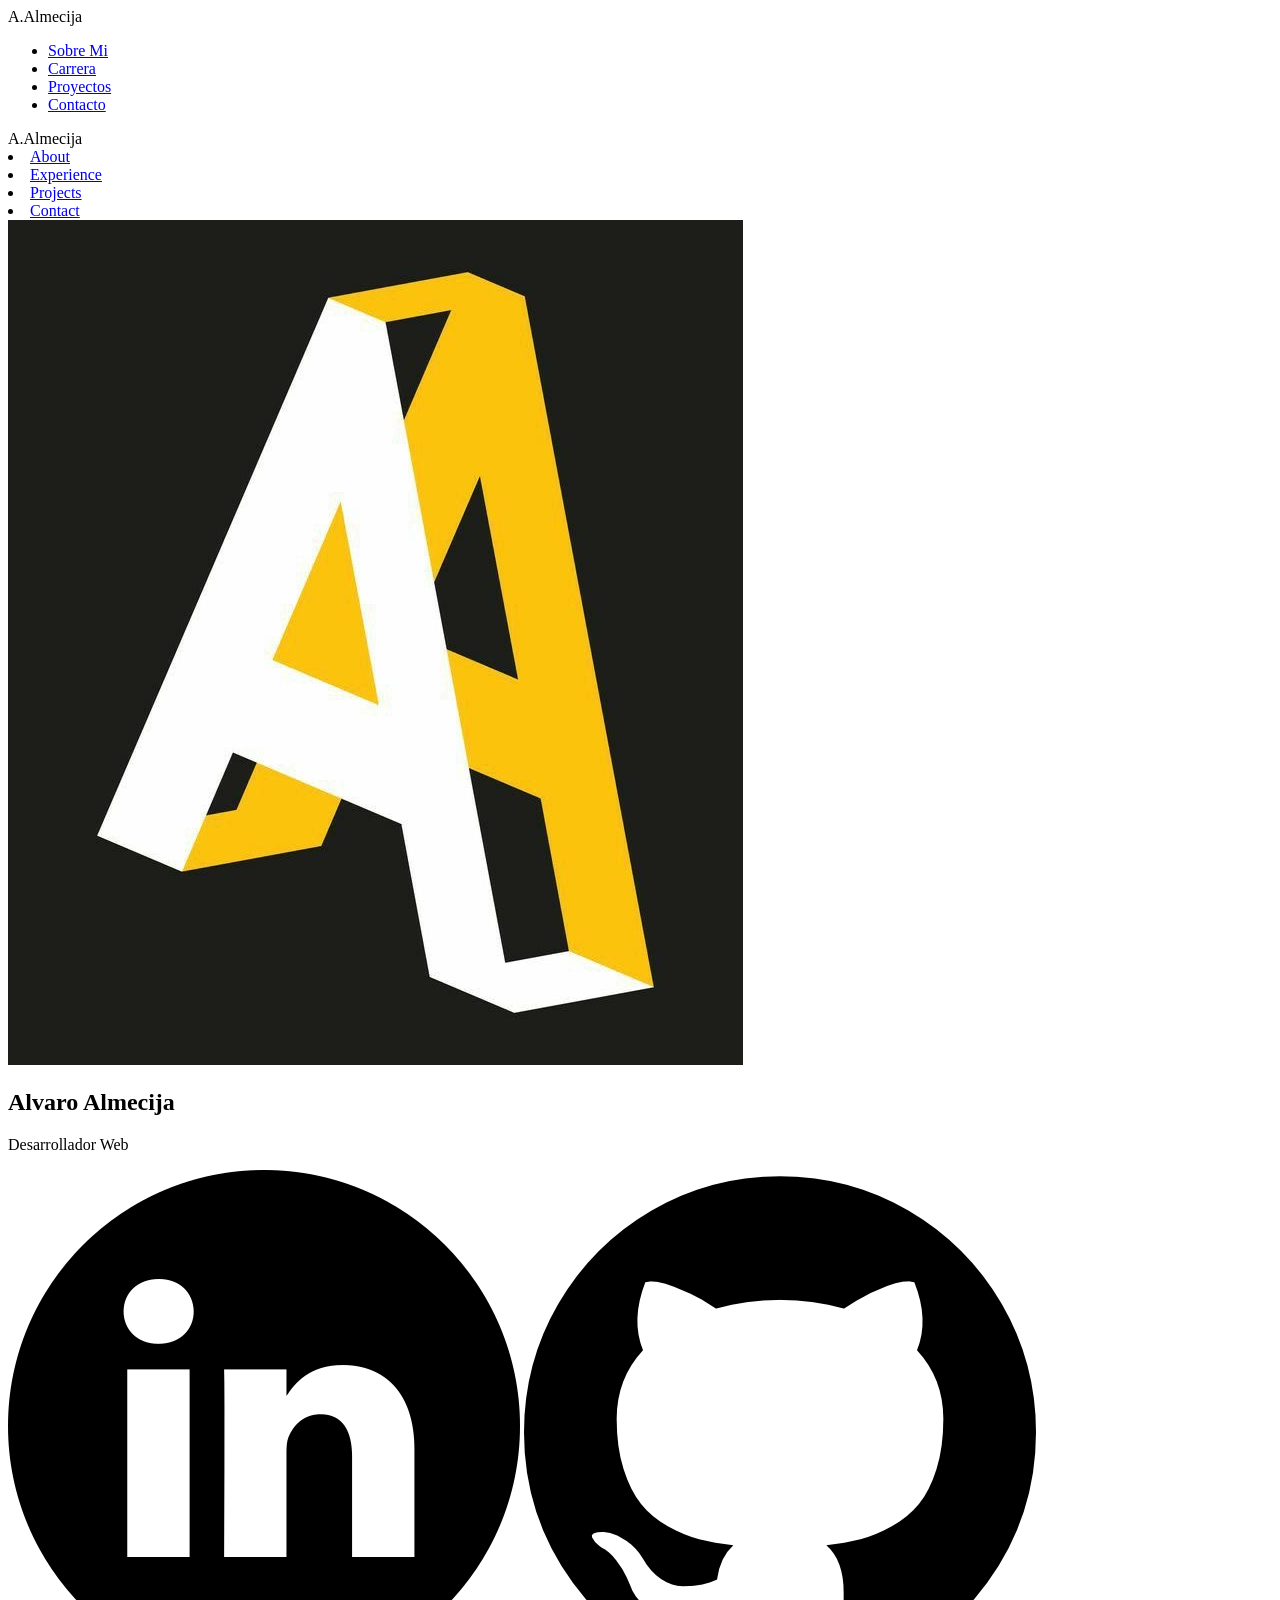
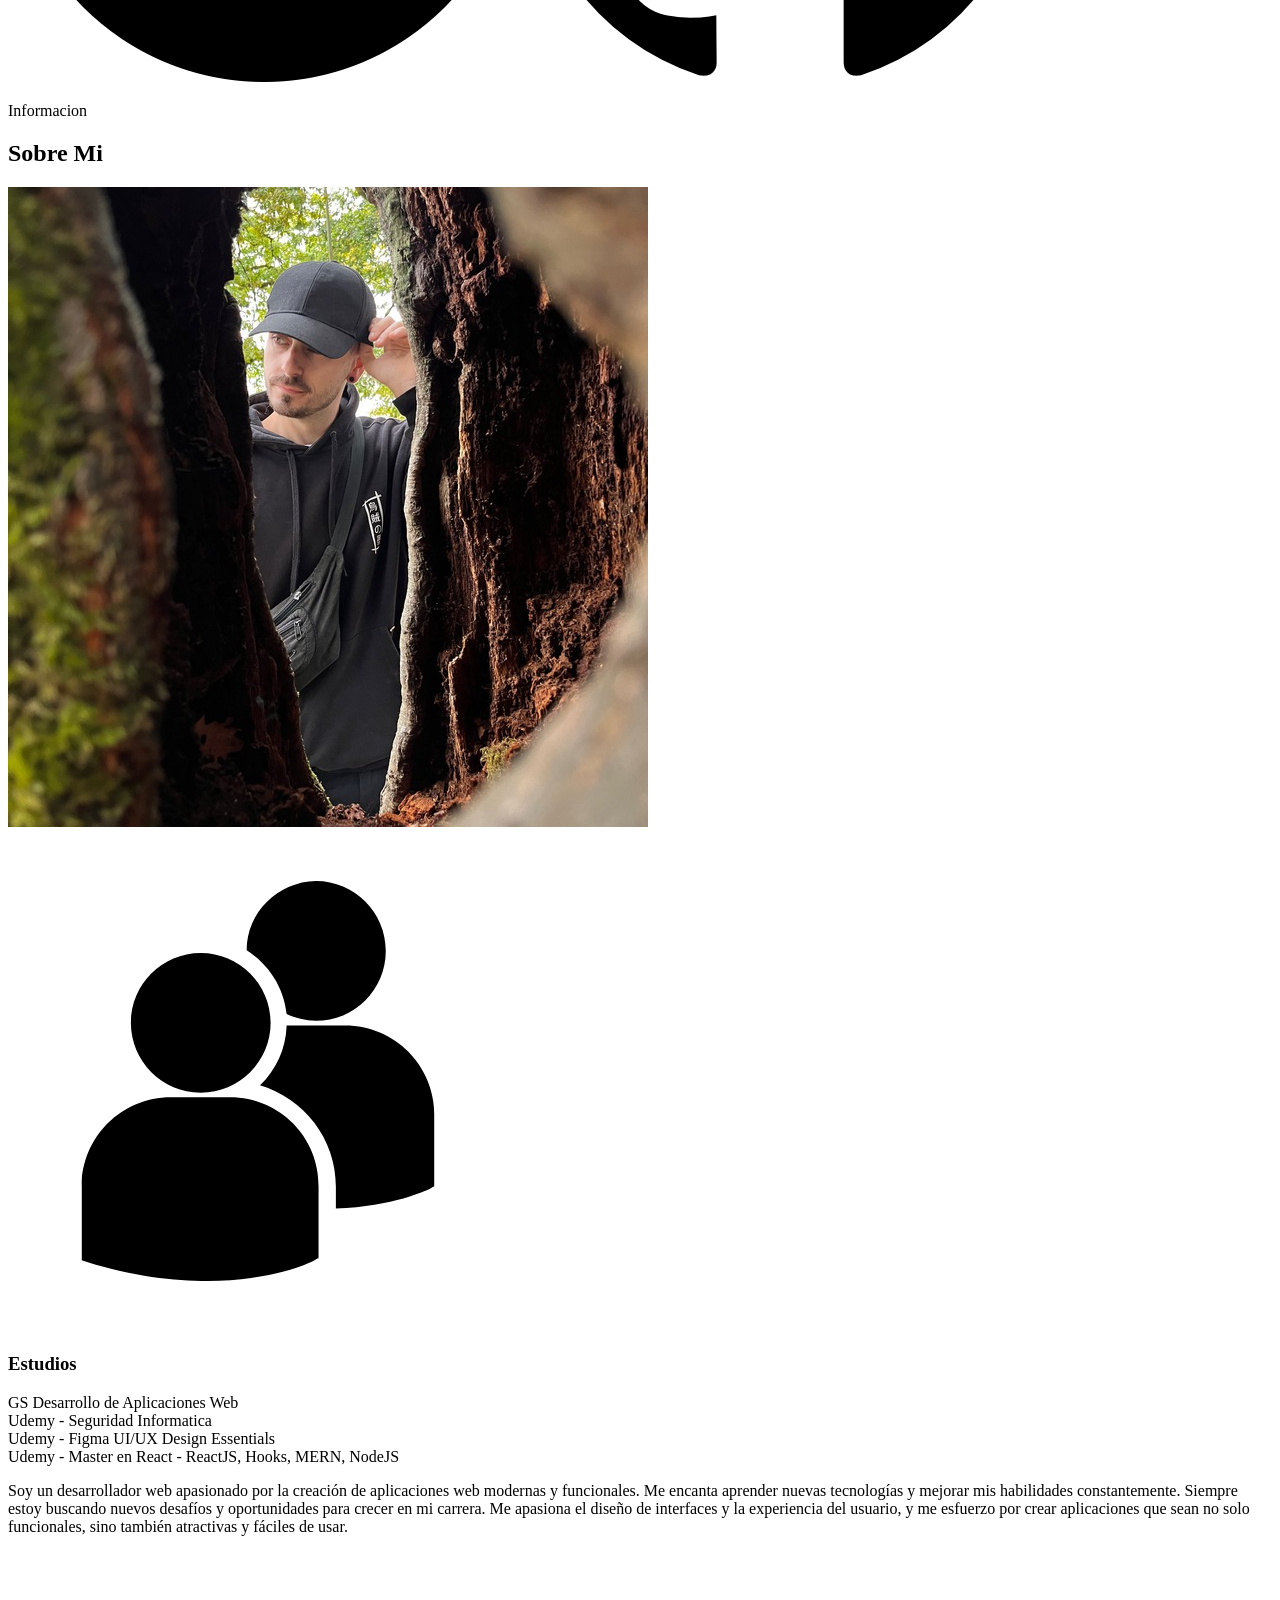
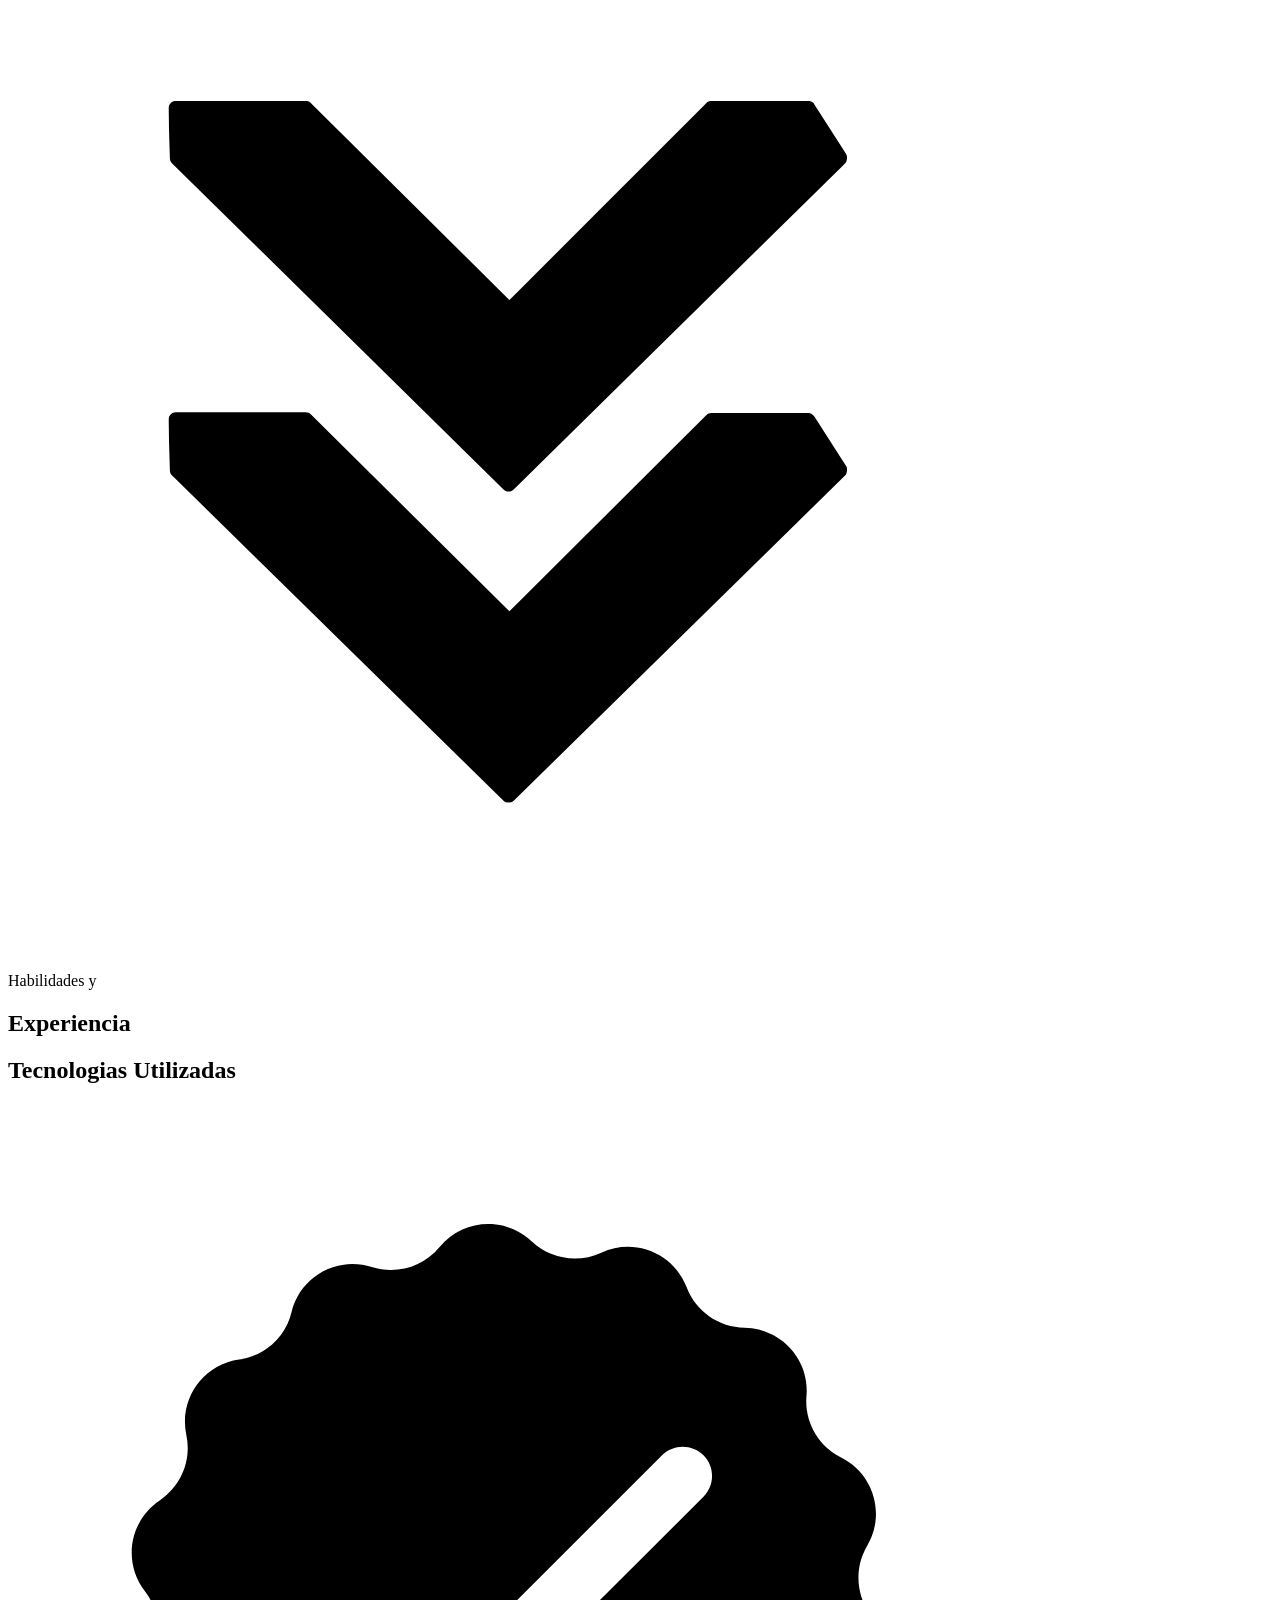
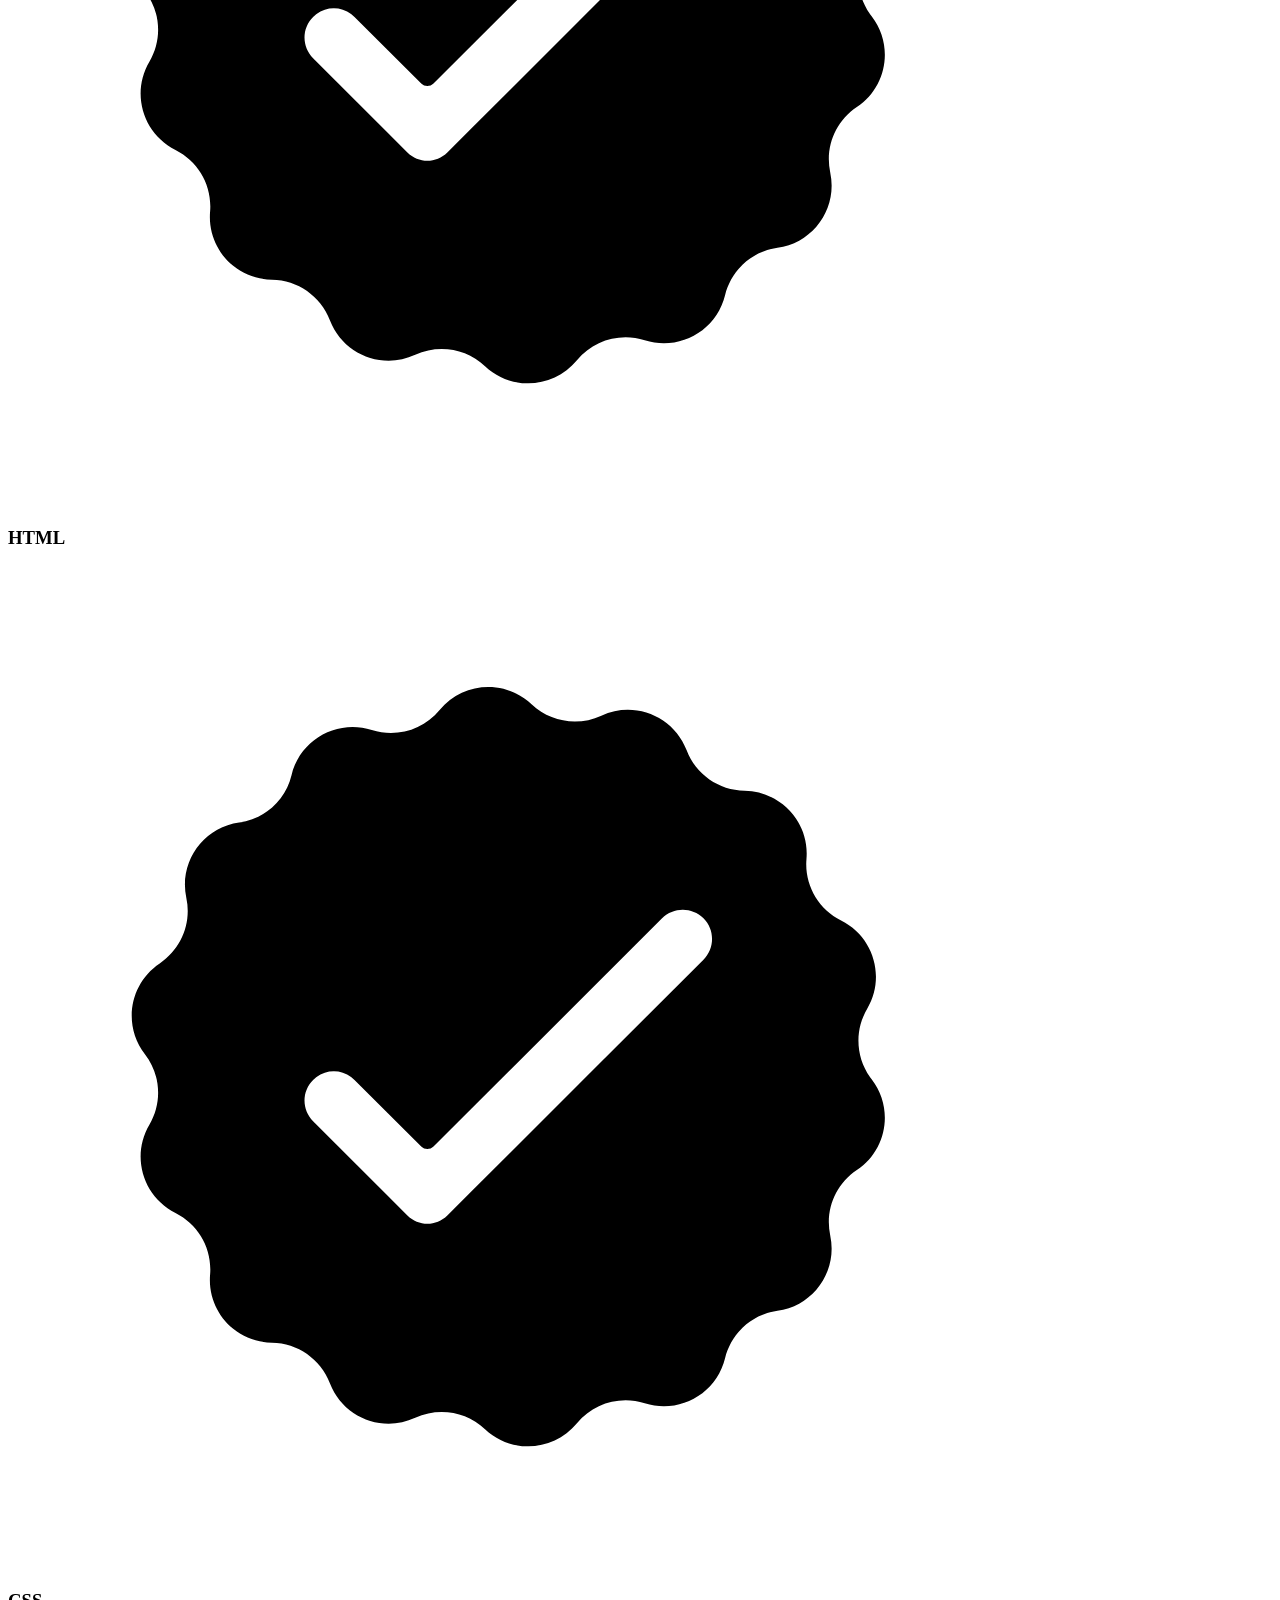
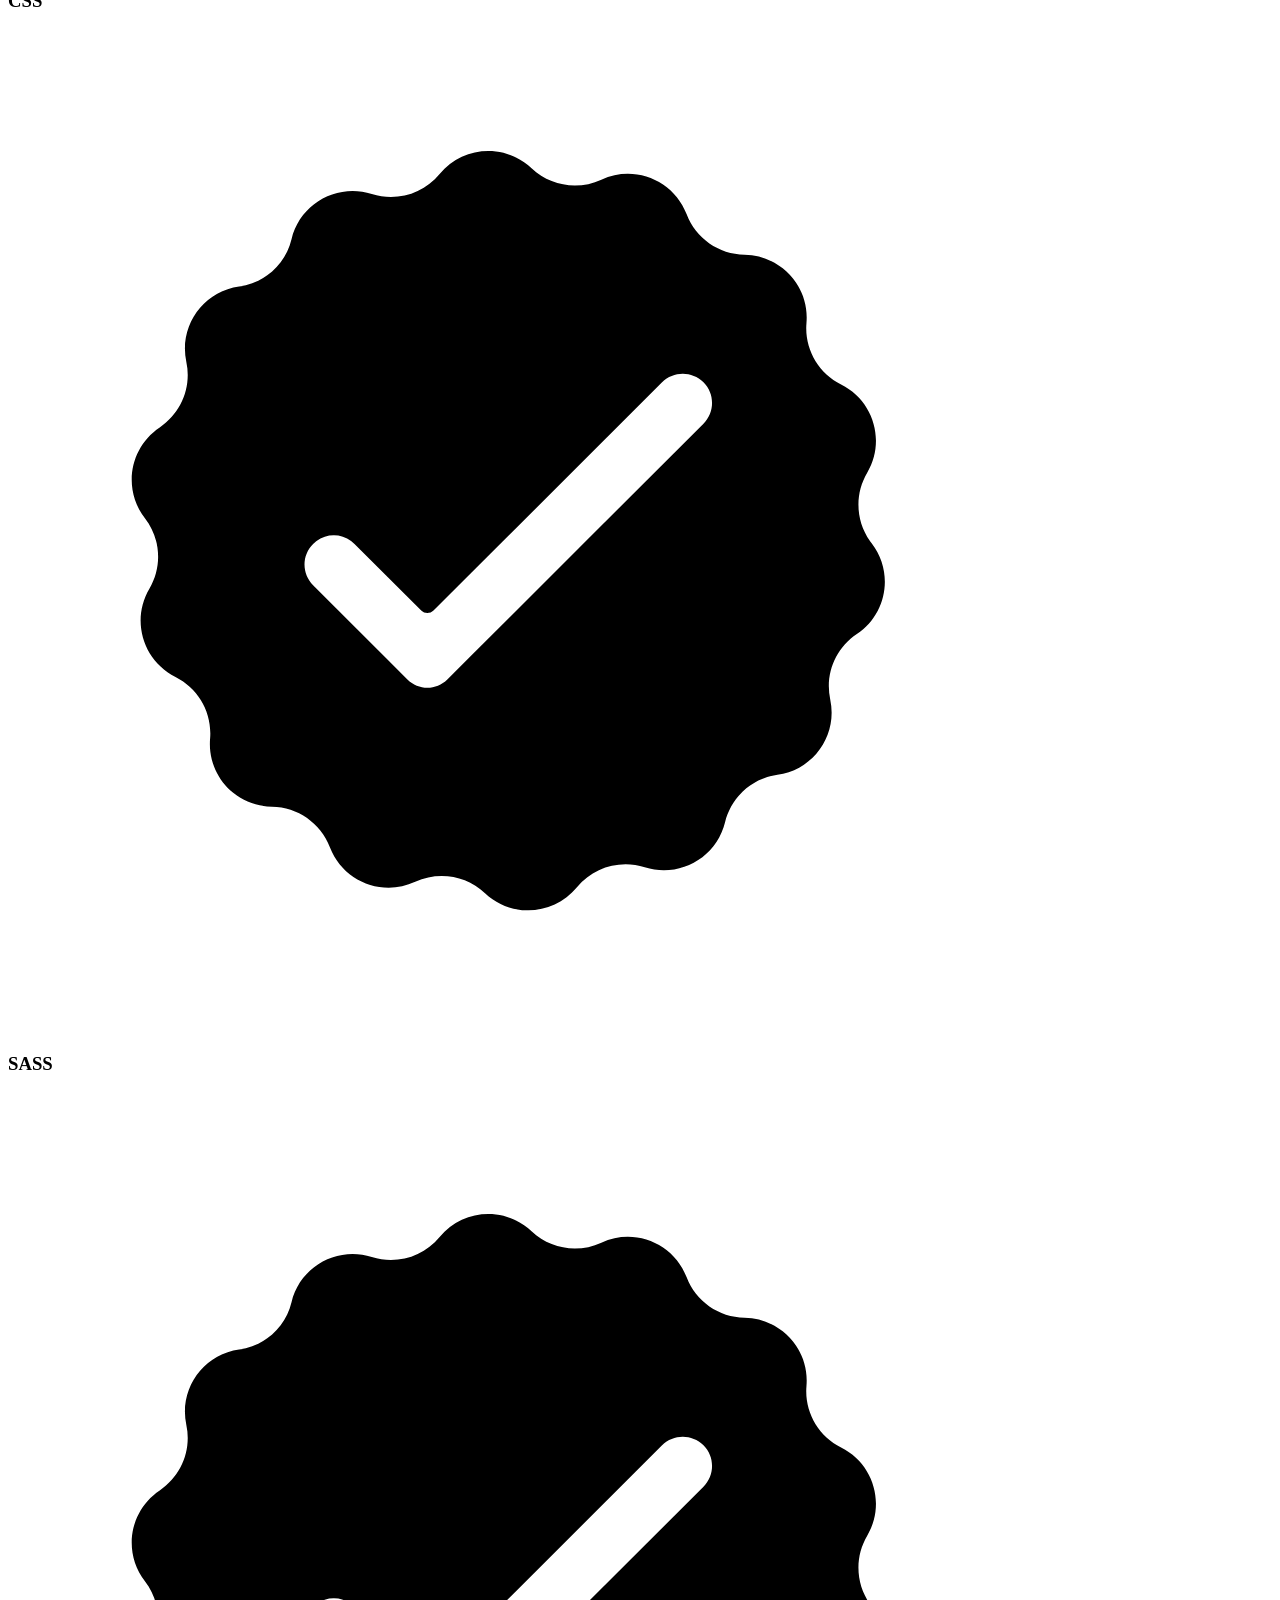
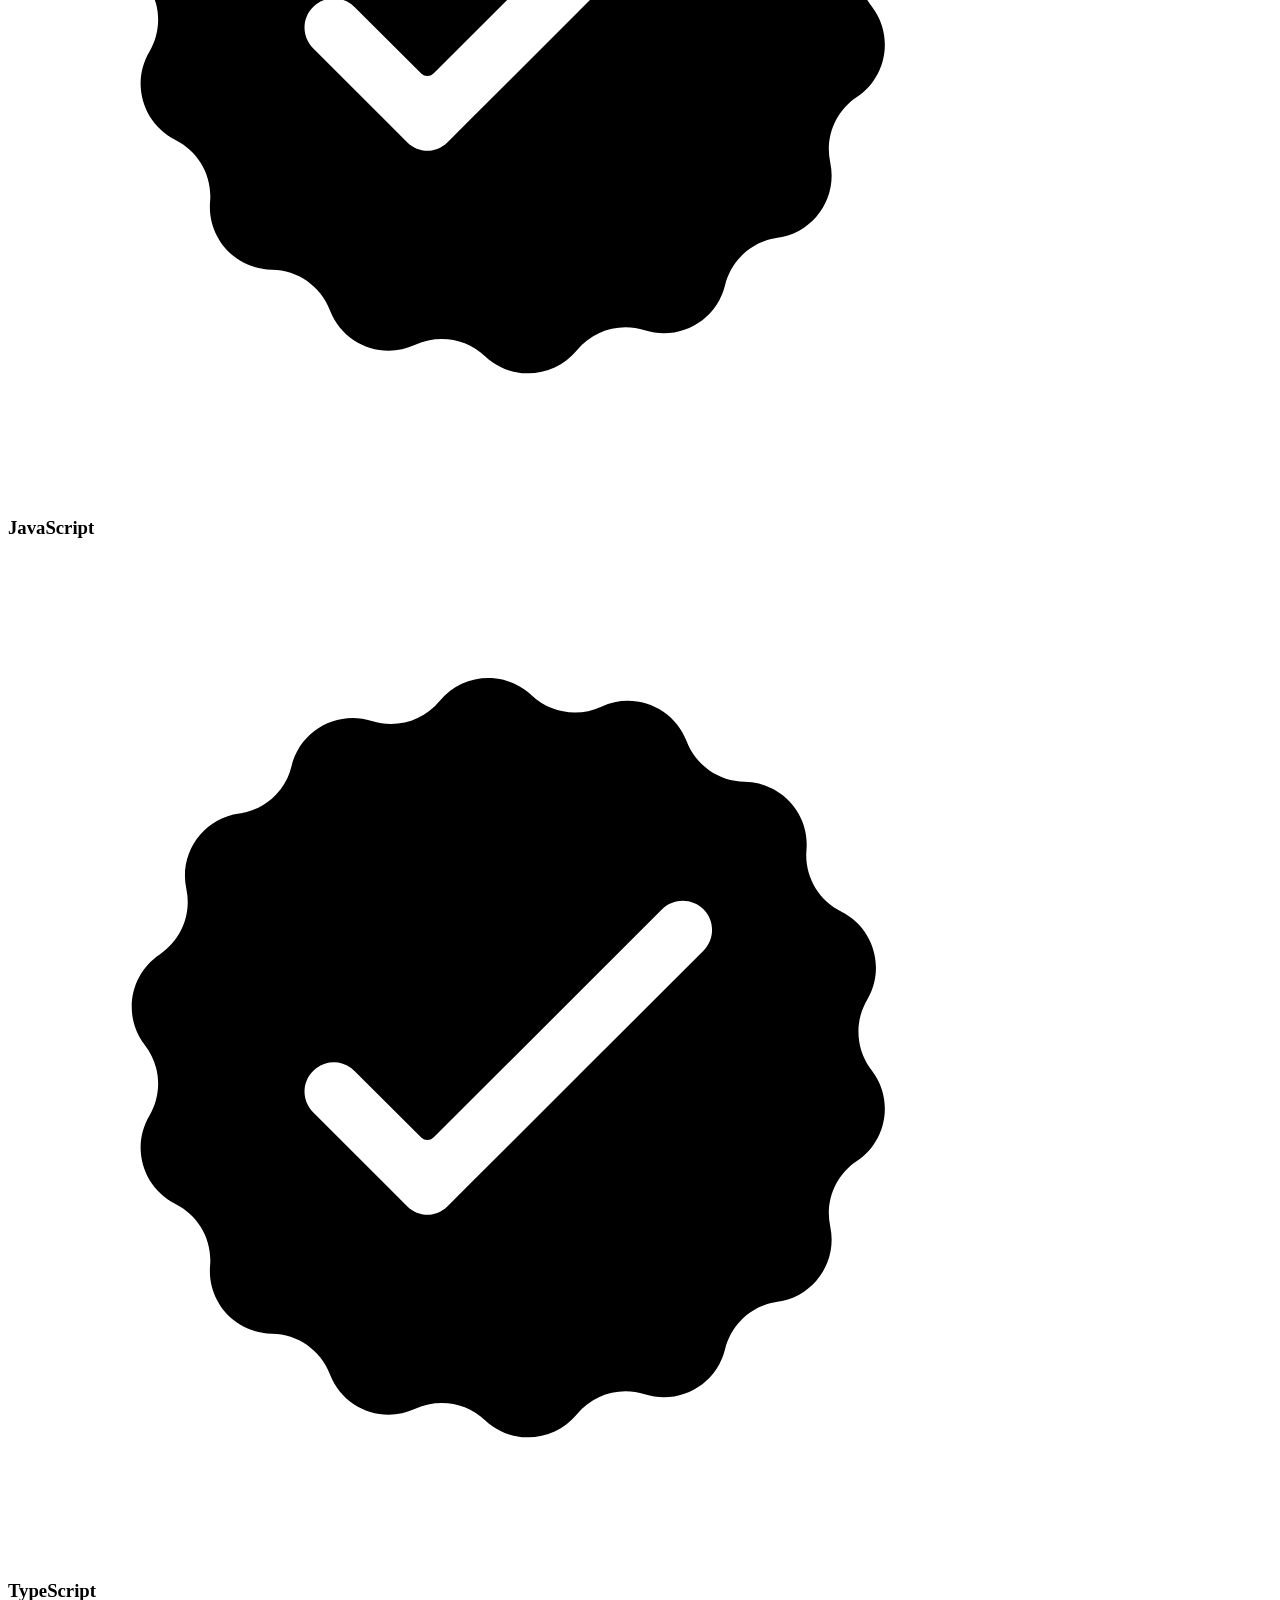
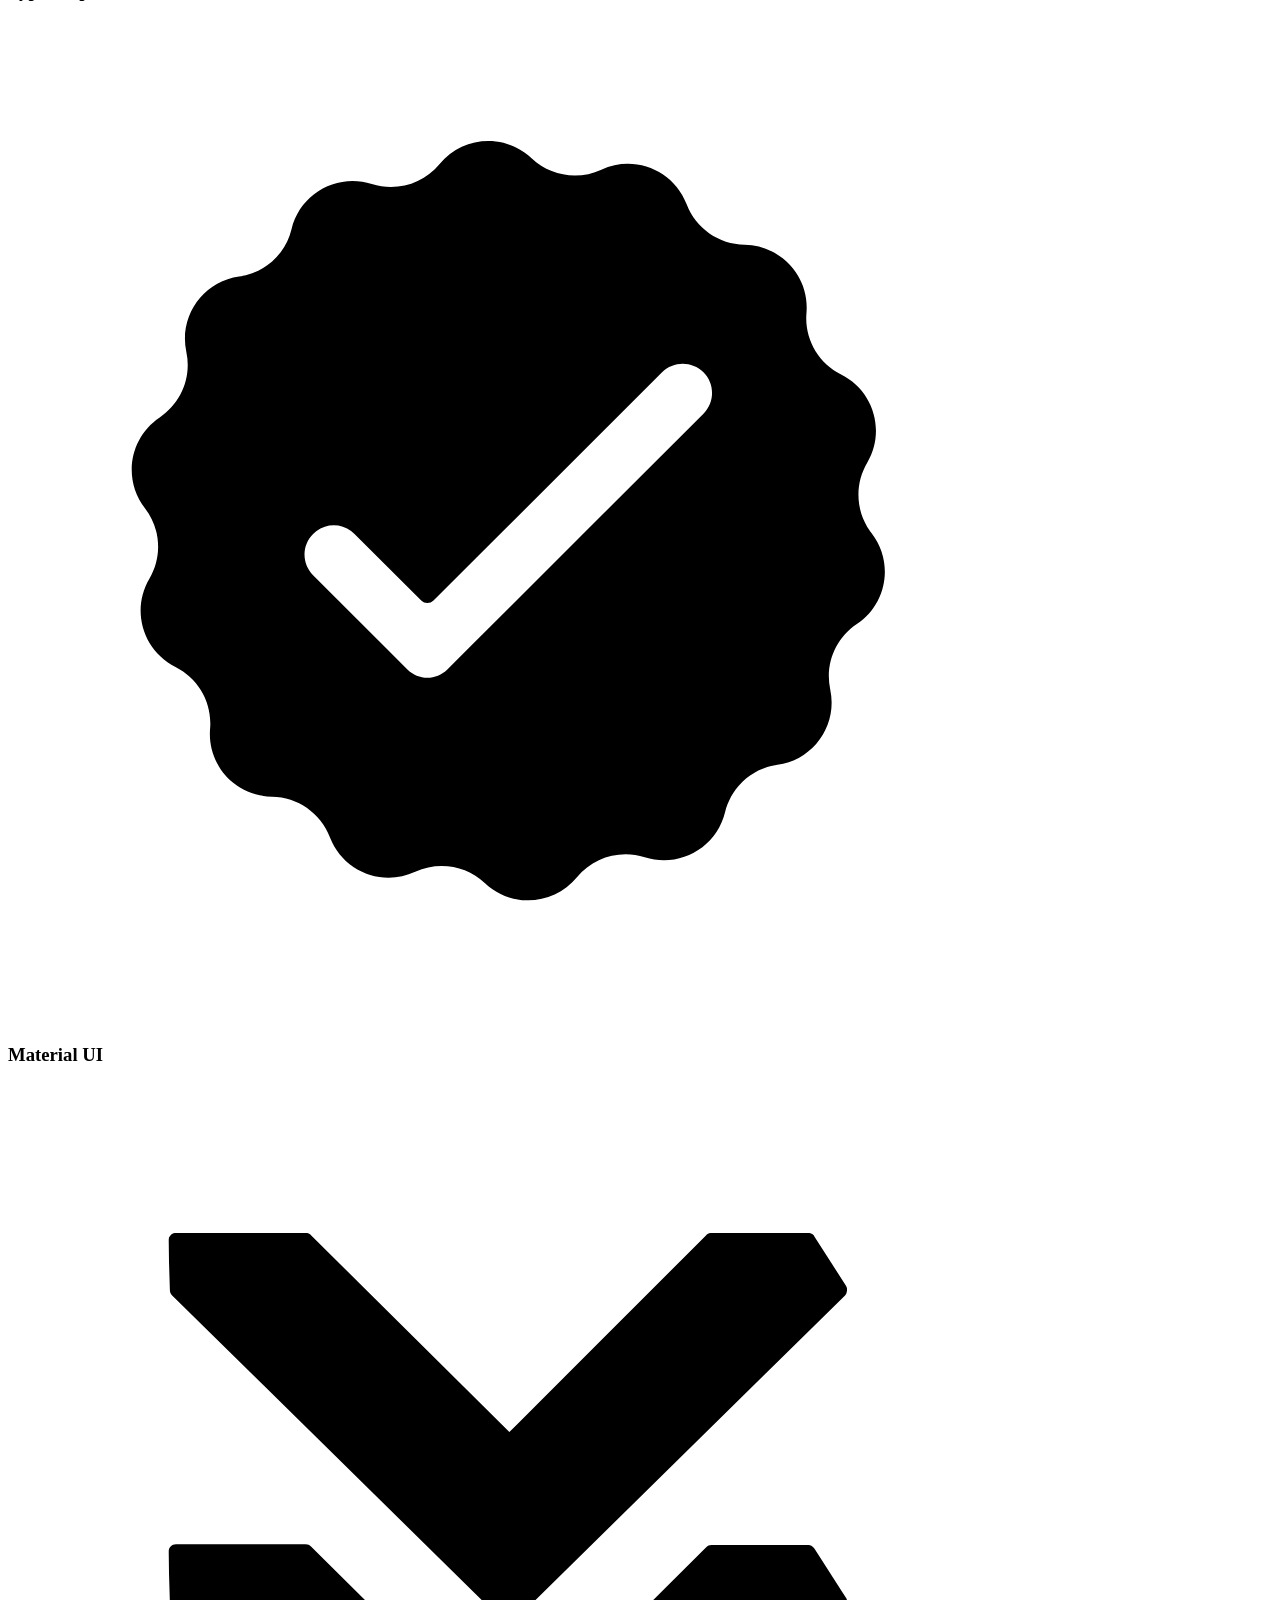
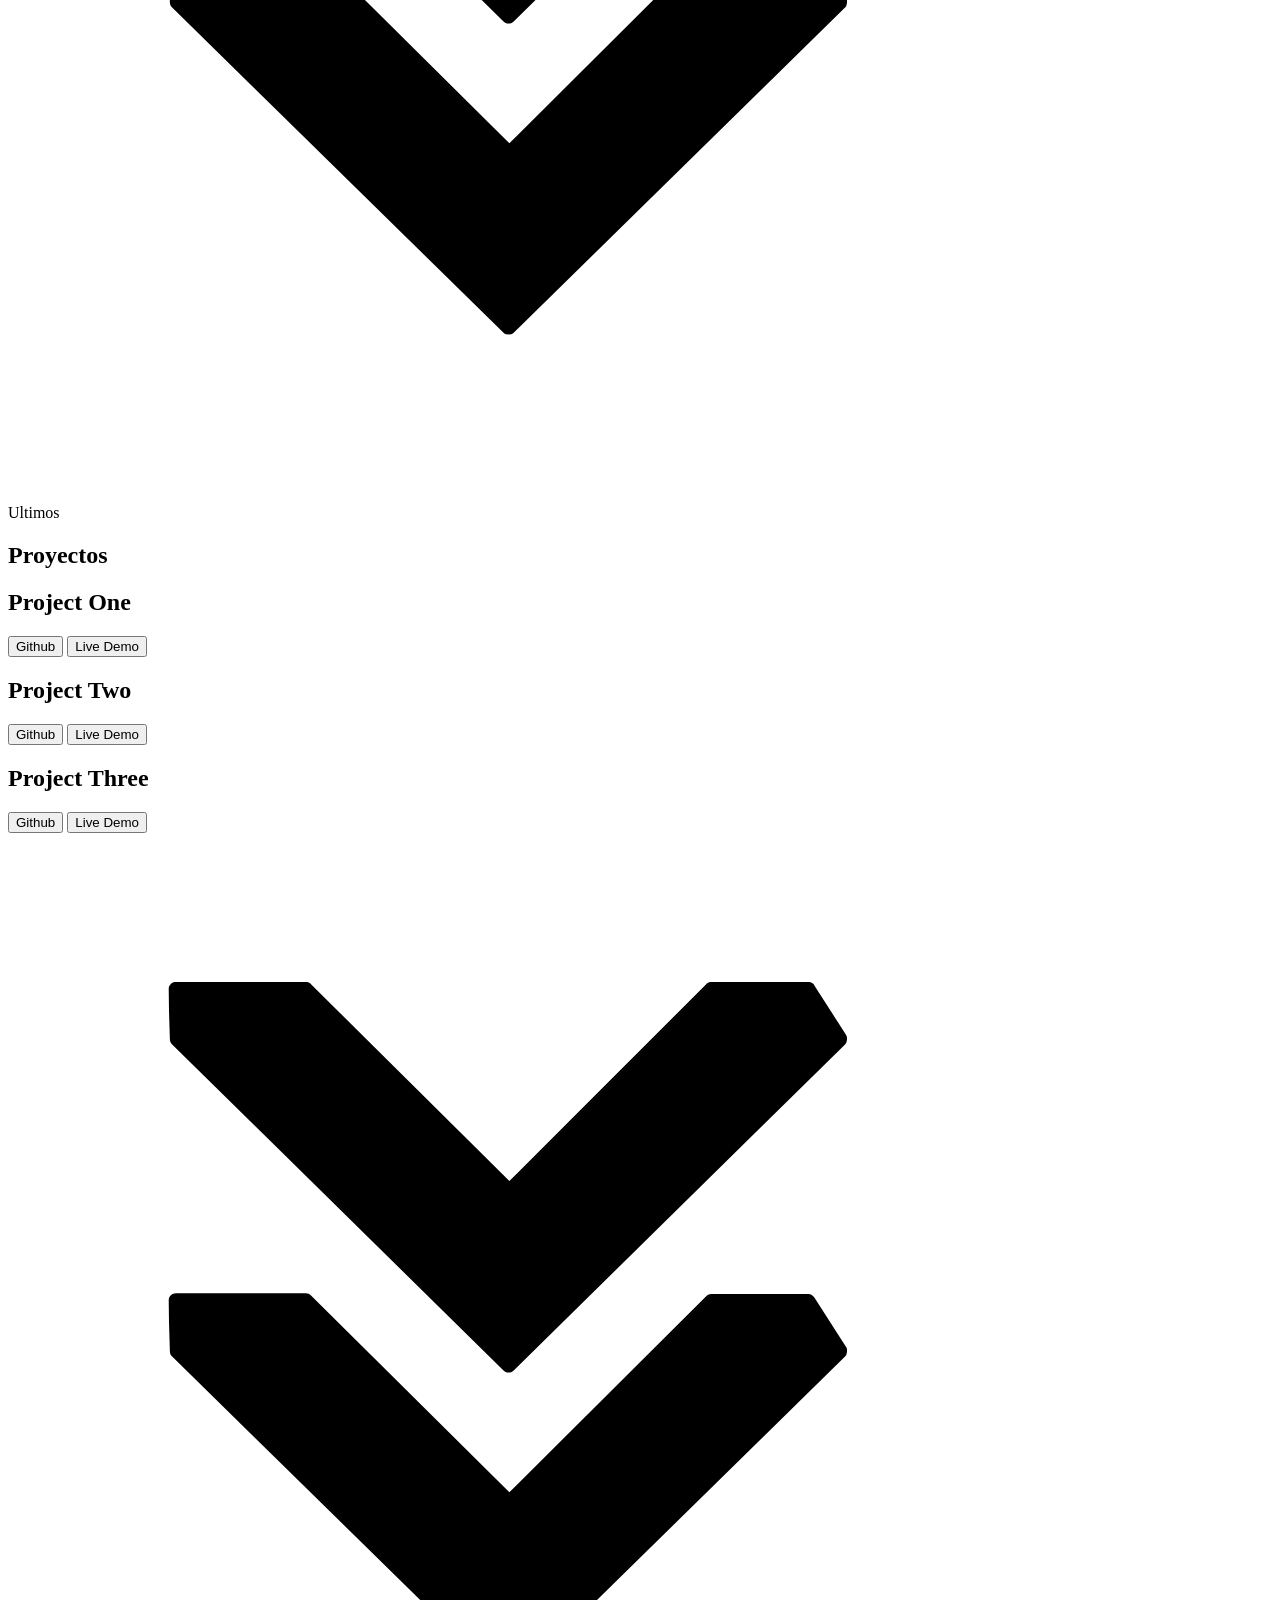
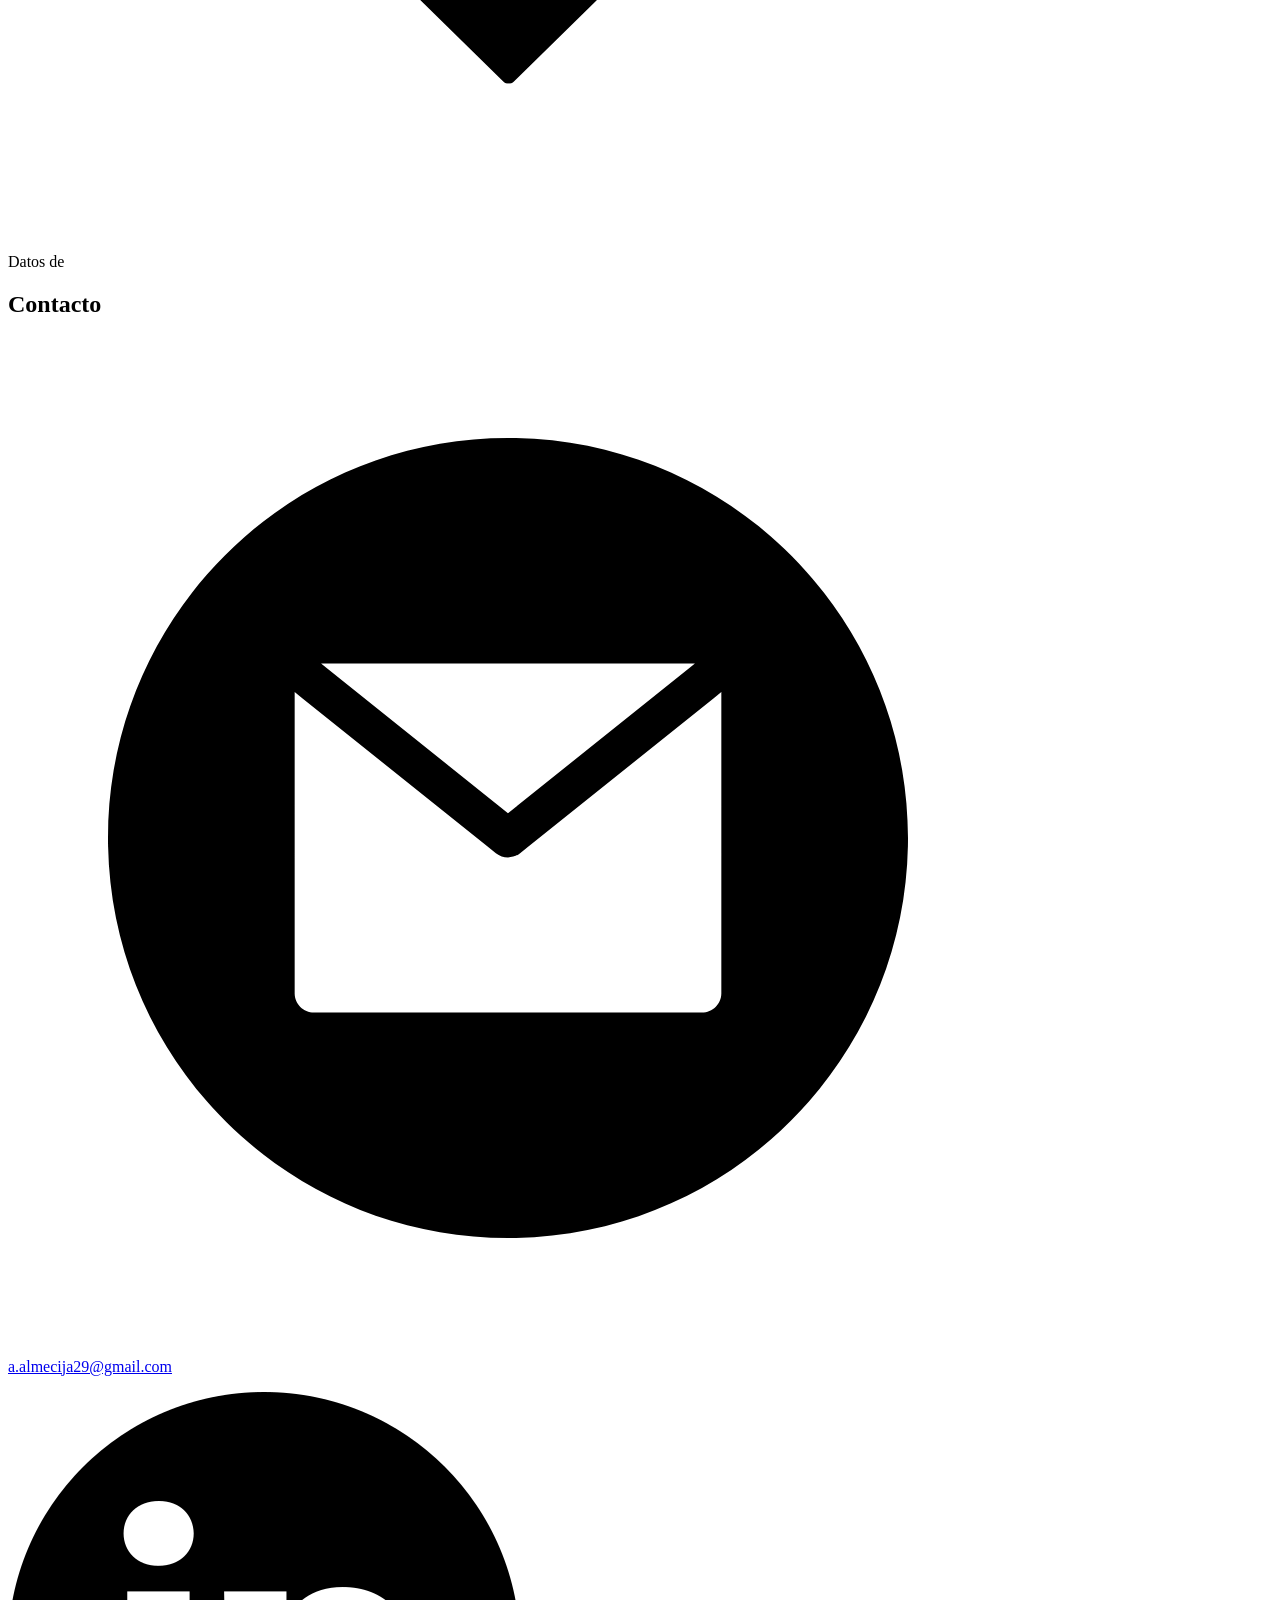
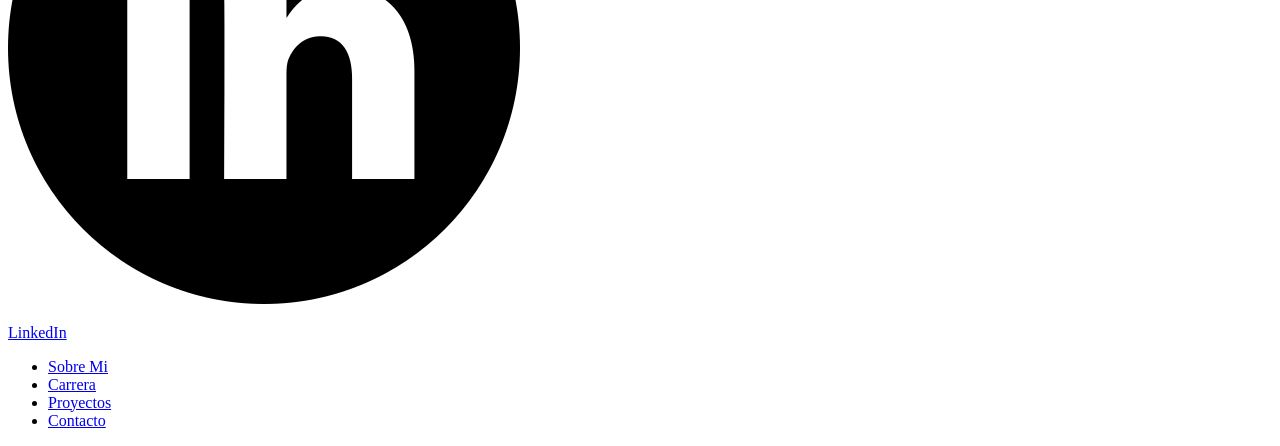
==== index.html @ 6edda764 "New Portfolio first commit" ====
<!DOCTYPE html>
<html lang="en">
  <head>
    <meta charset="UTF-8" />
    <meta http-equiv="X-UA-Compatible" content="IE=edge" />
    <meta name="viewport" content="width=device-width, initial-scale=1.0" />
    <title>My Portfolio</title>
    <link rel="stylesheet" href="style.css" />
    <link rel="stylesheet" href="mediaqueries.css" />
  </head>
  <body>
    <nav id="desktop-nav">
      <div class="logo">A.Almecija</div>
      <div>
        <ul class="nav-links">
          <li><a href="#about">Sobre Mi</a></li>
          <li><a href="#experience">Carrera</a></li>
          <li><a href="#projects">Proyectos</a></li>
          <li><a href="#contact">Contacto</a></li>
        </ul>
      </div>
    </nav>
    <nav id="hamburger-nav">
      <div class="logo">A.Almecija</div>
      <div class="hamburger-menu">
        <div class="hamburger-icon" onclick="toggleMenu()">
          <span></span>
          <span></span>
          <span></span>
        </div>
        <div class="menu-links">
          <li><a href="#about" onclick="toggleMenu()">About</a></li>
          <li><a href="#experience" onclick="toggleMenu()">Experience</a></li>
          <li><a href="#projects" onclick="toggleMenu()">Projects</a></li>
          <li><a href="#contact" onclick="toggleMenu()">Contact</a></li>
        </div>
      </div>
    </nav>
    <section id="profile">
      <div class="section__pic-container">
        <img src="./assets/profile-img.jpeg" alt="John Doe profile picture" />
      </div>
      <div class="section__text">
        
        <h1 class="title">Alvaro Almecija</h1>
        <p class="section__text__p2">Desarrollador Web</p>
      
        <div id="socials-container">
          <img
            src="./assets/linkedin.png"
            alt="My LinkedIn profile"
            class="icon"
            onclick="location.href='https:/linkedin.com/alvaroAlme'"
          />
          <img
            src="./assets/github.png"
            alt="My Github profile"
            class="icon"
            onclick="location.href='https:/github.com/AlvaroAlme'"
          />
        </div>
      </div>
    </section>
    <section id="about">
      <p class="section__text__p1">Informacion</p>
      <h1 class="title">Sobre Mi</h1>
      <div class="section-container">
        <div class="section__pic-container">
          <img
            src="./assets/user.image.jpg"
            alt="Profile picture"
            class="about-pic"
          />
        </div>
        <div class="about-details-container">
          <div class="about-containers">
           
            <div class="details-container">
              <img
                src="./assets/education.png"
                alt="Education icon"
                class="icon"
              />
              <h3>Estudios</h3>
              <p>GS Desarrollo de Aplicaciones Web<br />Udemy - Seguridad Informatica<br />Udemy - Figma UI/UX Design Essentials<br />Udemy - Master en React - ReactJS, Hooks, MERN, NodeJS </p>
            </div>
          </div>
          <div class="text-container">
            <p>
                Soy un desarrollador web apasionado por la creación de aplicaciones
                web modernas y funcionales. Me encanta aprender nuevas tecnologías
                y mejorar mis habilidades constantemente. Siempre estoy buscando
                nuevos desafíos y oportunidades para crecer en mi carrera.
                Me apasiona el diseño de interfaces y la experiencia del usuario, y me esfuerzo por
                crear aplicaciones que sean no solo funcionales, sino también atractivas y fáciles de usar.

            </p>
          </div>
        </div>
      </div>
      <img
        src="./assets/arrow.png"
        alt="Arrow icon"
        class="icon arrow"
        onclick="location.href='./#experience'"
      />
    </section>
    <section id="experience">
        <p class="section__text__p1">Habilidades y </p>
      <h1 class="title">Experiencia</h1>
      <div class="experience-details-container">
        <div class="about-containers">
          <div class="details-container">
            <h2 class="experience-sub-title">Tecnologias Utilizadas</h2>
            <div class="article-container">
              <article>
                <img
                  src="./assets/checkmark.png"
                  alt="Experience icon"
                  class="icon"
                />
                <div>
                  <h3>HTML</h3>
                  <p></p>
                </div>
              </article>
              <article>
                <img
                  src="./assets/checkmark.png"
                  alt="Experience icon"
                  class="icon"
                />
                <div>
                  <h3>CSS</h3>
                  <p></p>
                </div>
              </article>
              <article>
                <img
                  src="./assets/checkmark.png"
                  alt="Experience icon"
                  class="icon"
                />
                <div>
                  <h3>SASS</h3>
                  <p></p>
                </div>
              </article>
              <article>
                <img
                  src="./assets/checkmark.png"
                  alt="Experience icon"
                  class="icon"
                />
                <div>
                  <h3>JavaScript</h3>
                  <p></p>
                </div>
              </article>
              <article>
                <img
                  src="./assets/checkmark.png"
                  alt="Experience icon"
                  class="icon"
                />
                <div>
                  <h3>TypeScript</h3>
                  <p></p>
                </div>
              </article>
              <article>
                <img
                  src="./assets/checkmark.png"
                  alt="Experience icon"
                  class="icon"
                />
                <div>
                  <h3>Material UI</h3>
                  <p></p>
                </div>
              </article>
            </div>
          </div>
          
      </div>
      <img
        src="./assets/arrow.png"
        alt="Arrow icon"
        class="icon arrow"
        onclick="location.href='./#projects'"
      />
    </section>
    <section id="projects">
      <p class="section__text__p1">Ultimos</p>
      <h1 class="title">Proyectos</h1>
      <div class="experience-details-container">
        <div class="about-containers">
          <div class="details-container color-container">
            
            <h2 class="experience-sub-title project-title">Project One</h2>
            <div class="btn-container">
              <button
                class="btn btn-color-2 project-btn"
                onclick="location.href='https://github.com/'"
              >
                Github
              </button>
              <button
                class="btn btn-color-2 project-btn"
                onclick="location.href='https://github.com/'"
              >
                Live Demo
              </button>
            </div>
          </div>
          <div class="details-container color-container">
            
            <h2 class="experience-sub-title project-title">Project Two</h2>
            <div class="btn-container">
              <button
                class="btn btn-color-2 project-btn"
                onclick="location.href='https://github.com/'"
              >
                Github
              </button>
              <button
                class="btn btn-color-2 project-btn"
                onclick="location.href='https://github.com/'"
              >
                Live Demo
              </button>
            </div>
          </div>
          <div class="details-container color-container">
            
            <h2 class="experience-sub-title project-title">Project Three</h2>
            <div class="btn-container">
              <button
                class="btn btn-color-2 project-btn"
                onclick="location.href='https://github.com/'"
              >
                Github
              </button>
              <button
                class="btn btn-color-2 project-btn"
                onclick="location.href='https://github.com/'"
              >
                Live Demo
              </button>
            </div>
          </div>
        </div>
      </div>
      <img
        src="./assets/arrow.png"
        alt="Arrow icon"
        class="icon arrow"
        onclick="location.href='./#contact'"
      />
    </section>
    <section id="contact">
      <p class="section__text__p1">Datos de</p>
      <h1 class="title">Contacto</h1>
      <div class="contact-info-upper-container">
        <div class="contact-info-container">
          <img
            src="./assets/email.png"
            alt="Email icon"
            class="icon contact-icon email-icon"
          />
          <p><a href="mailto:examplemail@gmail.com">a.almecija29@gmail.com</a></p>
        </div>
        <div class="contact-info-container">
          <img
            src="./assets/linkedin.png"
            alt="LinkedIn icon"
            class="icon contact-icon"
          />
          <p><a href="https://www.linkedin.com">LinkedIn</a></p>
        </div>
      </div>
    </section>
    <footer>
      <nav>
        <div class="nav-links-container">
          <ul class="nav-links">
            <li><a href="#about">Sobre Mi</a></li>
            <li><a href="#experience">Carrera</a></li>
            <li><a href="#projects">Proyectos</a></li>
            <li><a href="#contact">Contacto</a></li>
          </ul>
        </div>
      </nav>
    </footer>
    <script src="script.js"></script>
  </body>
</html>
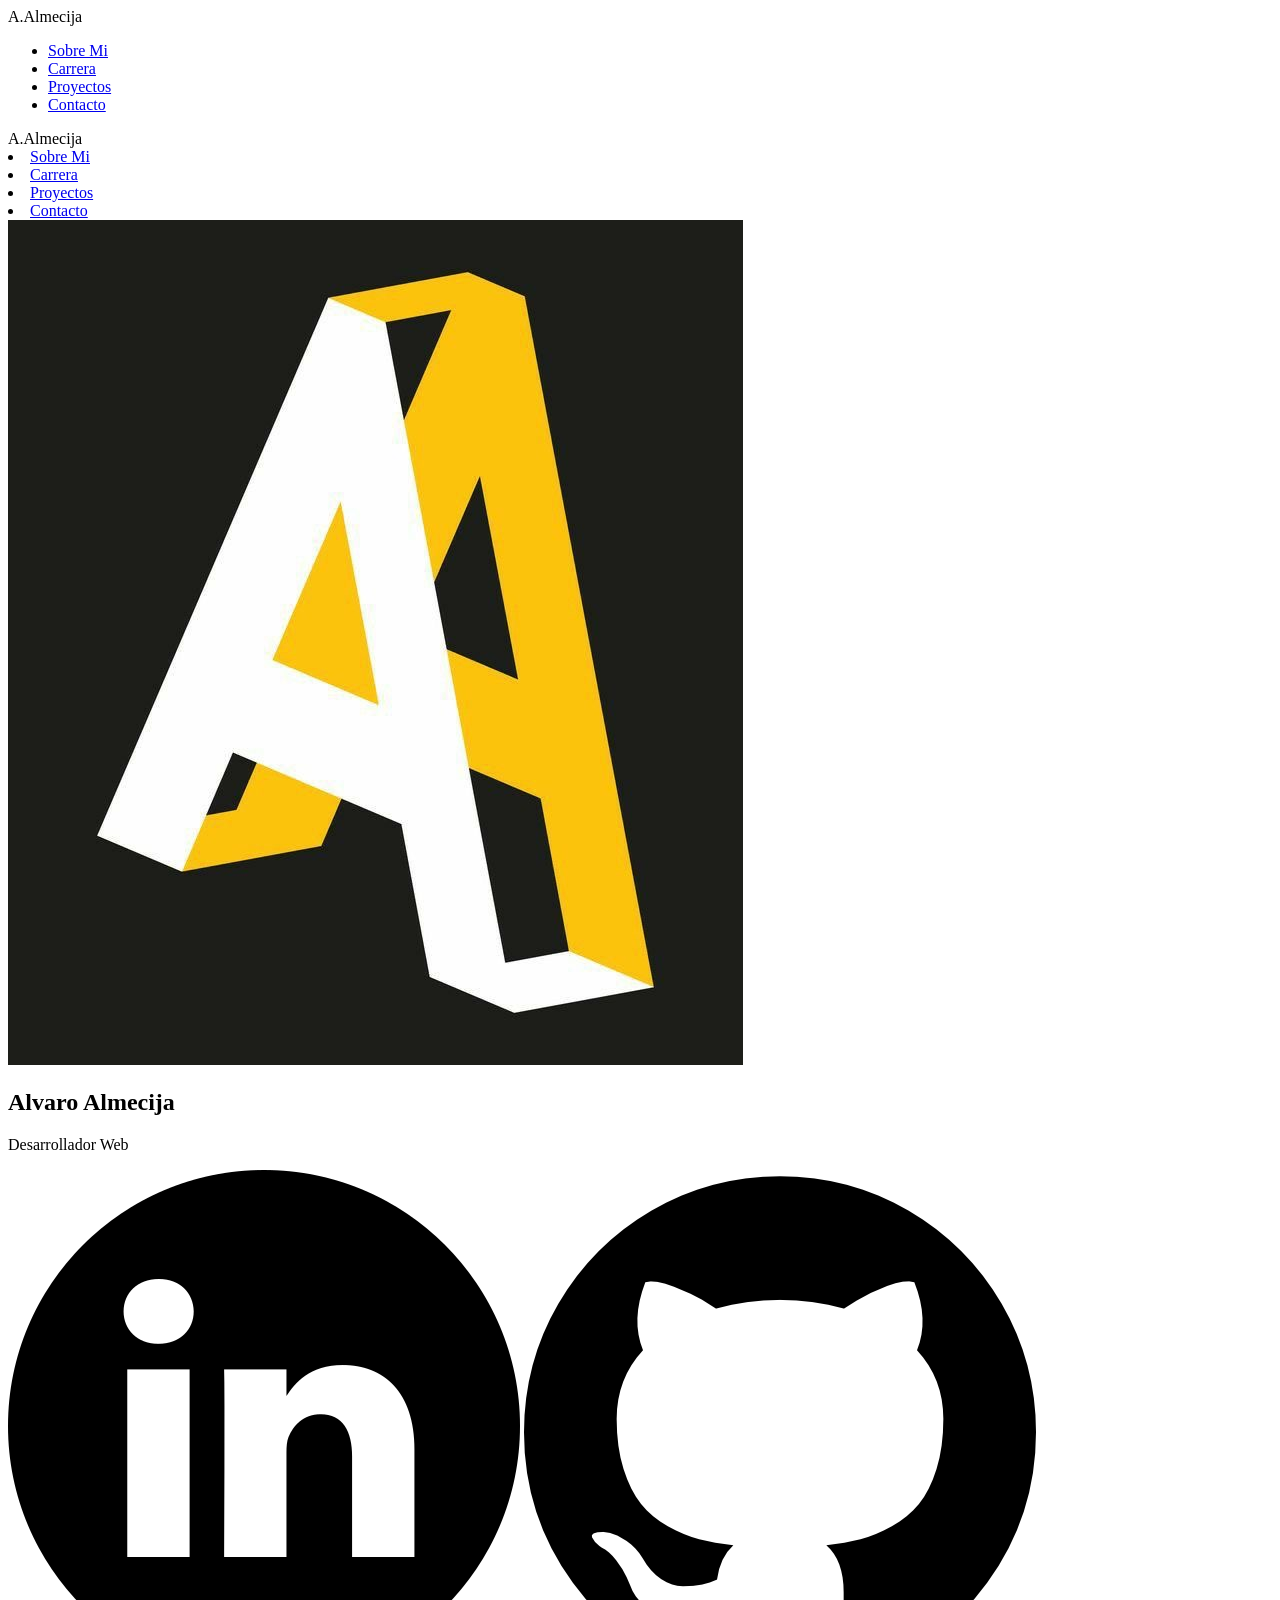
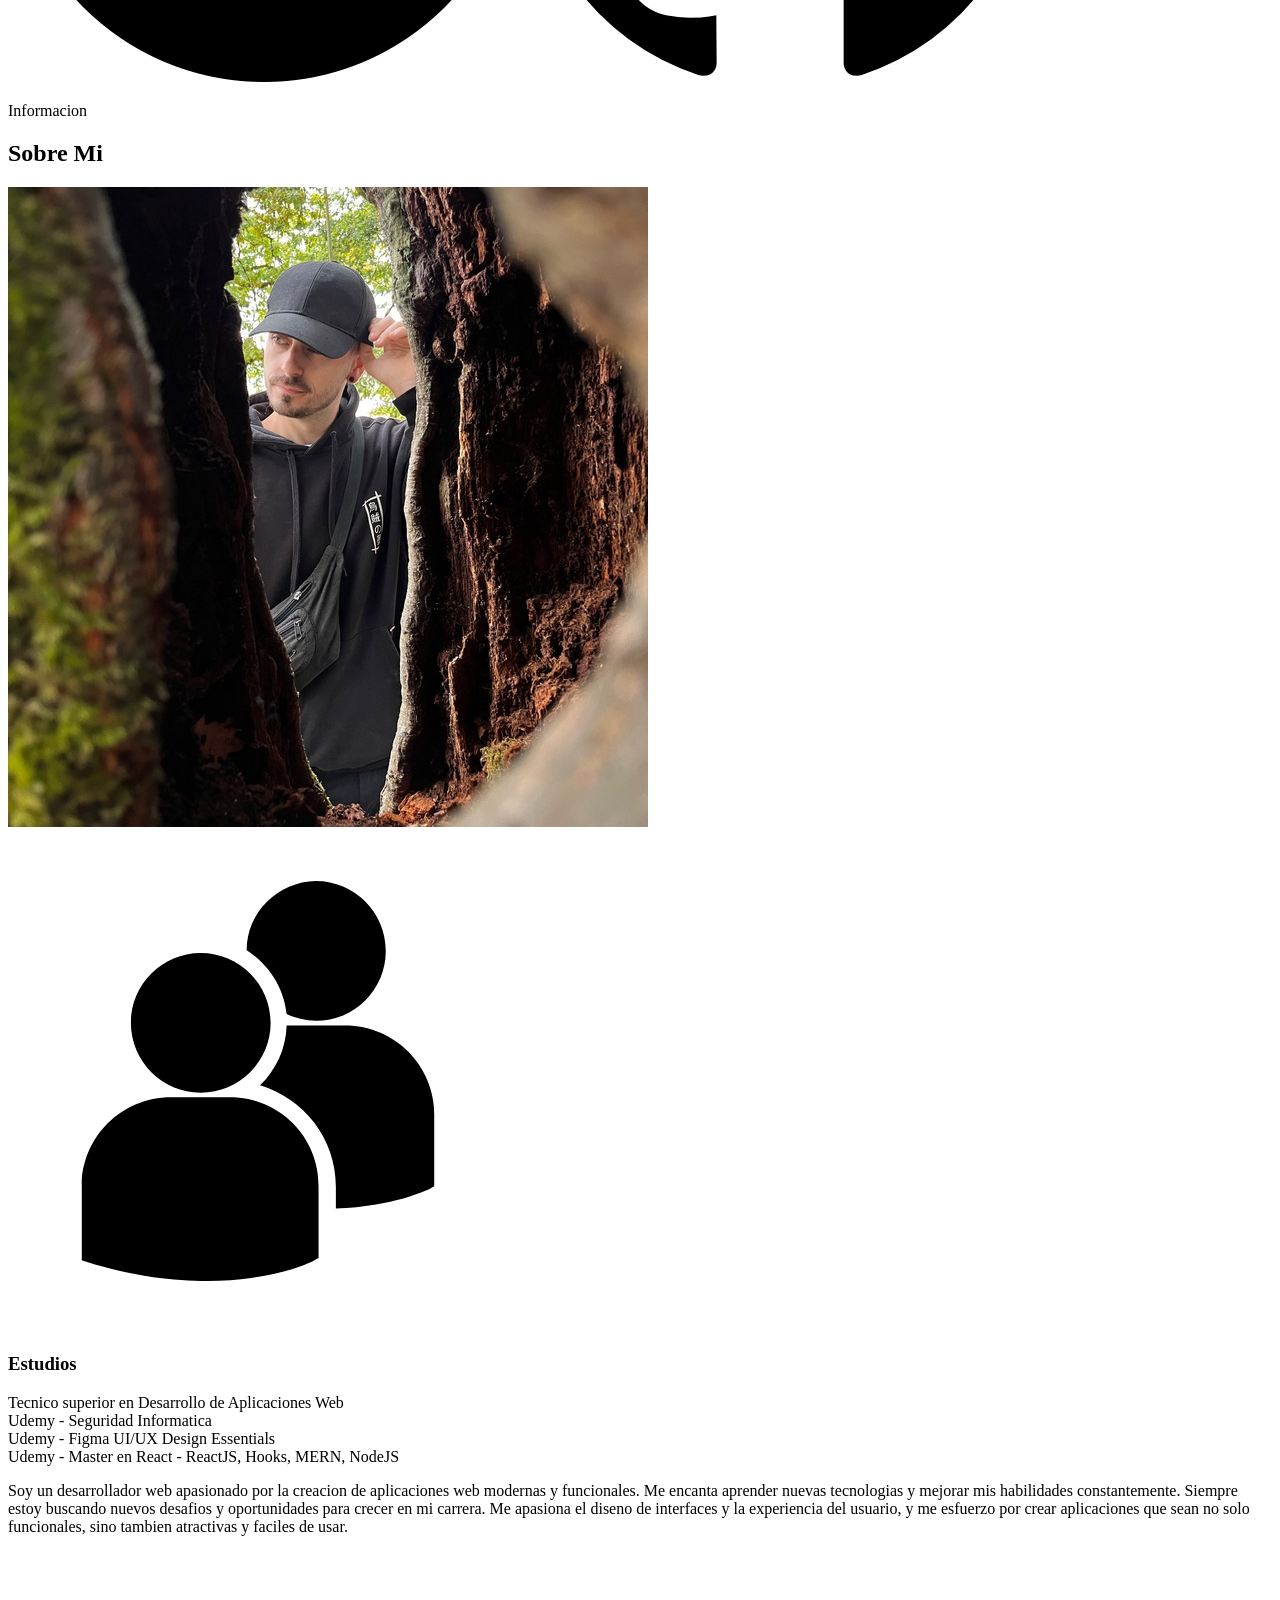
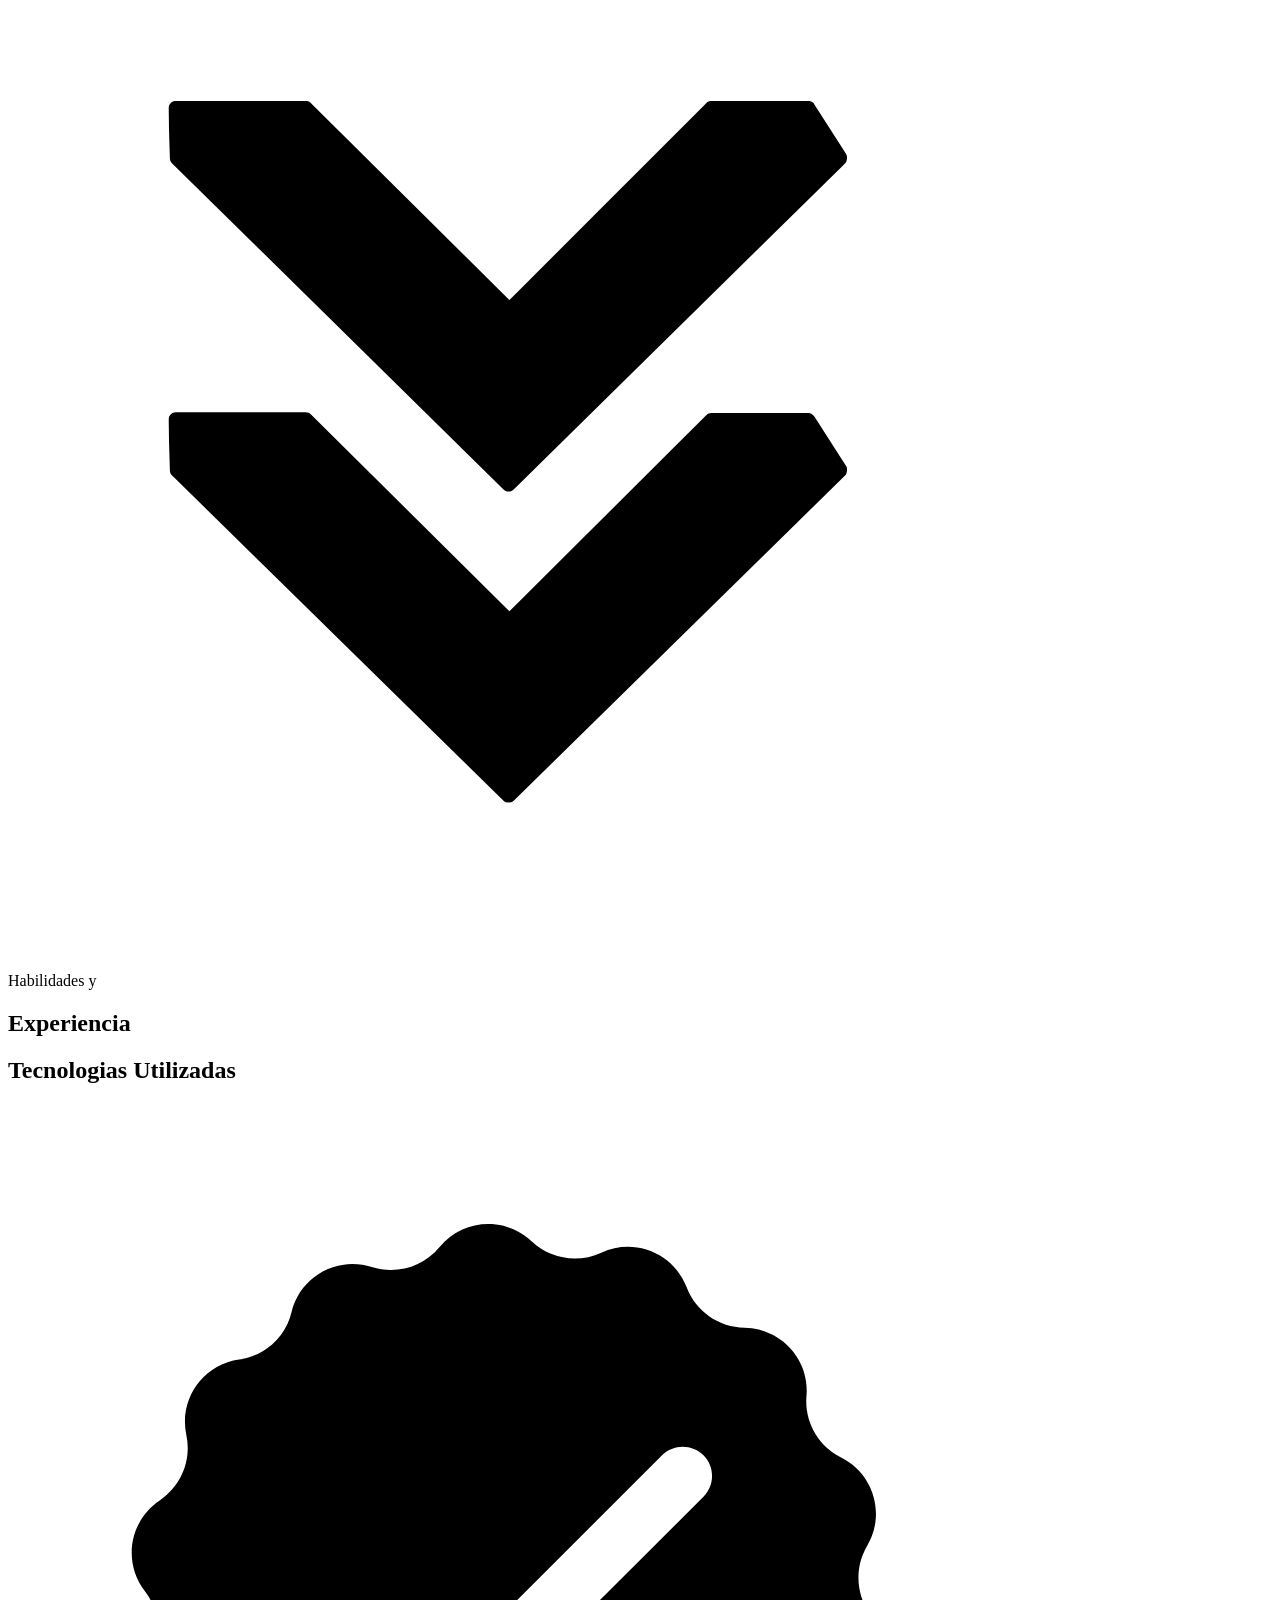
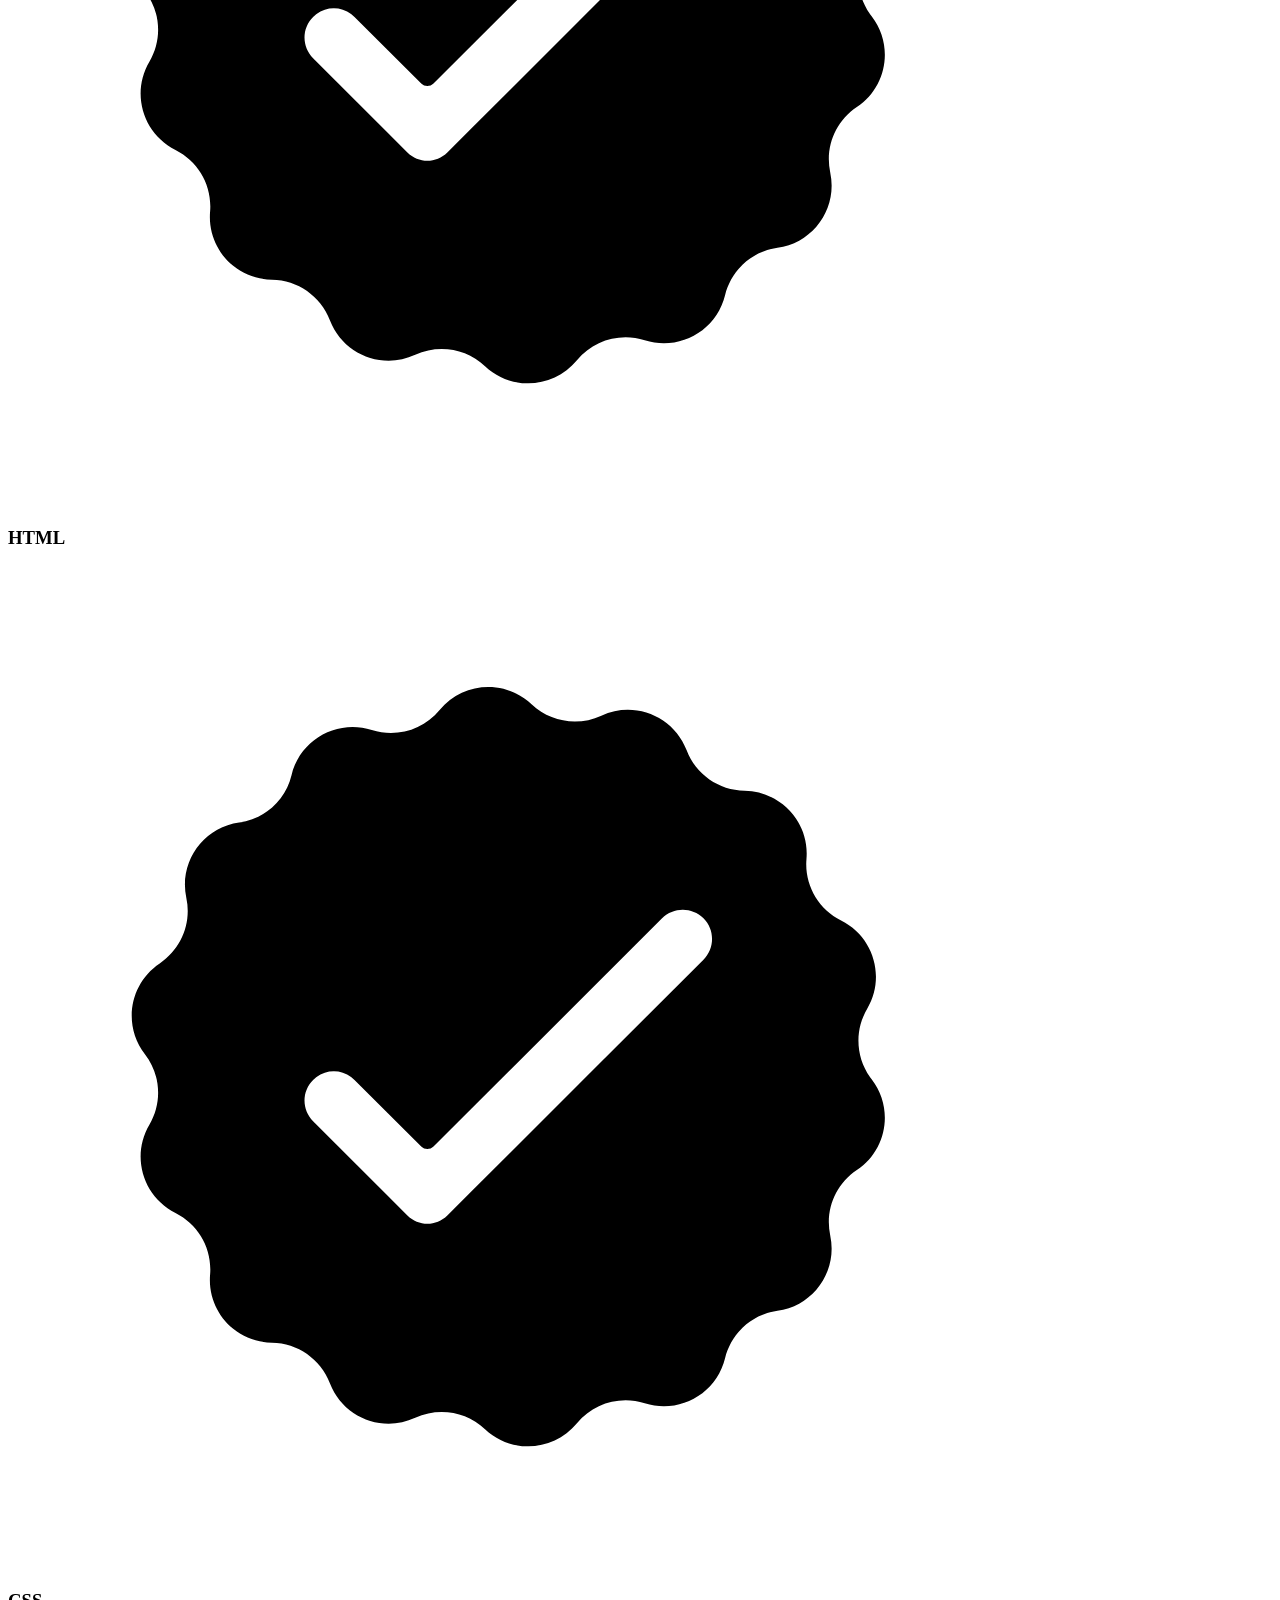
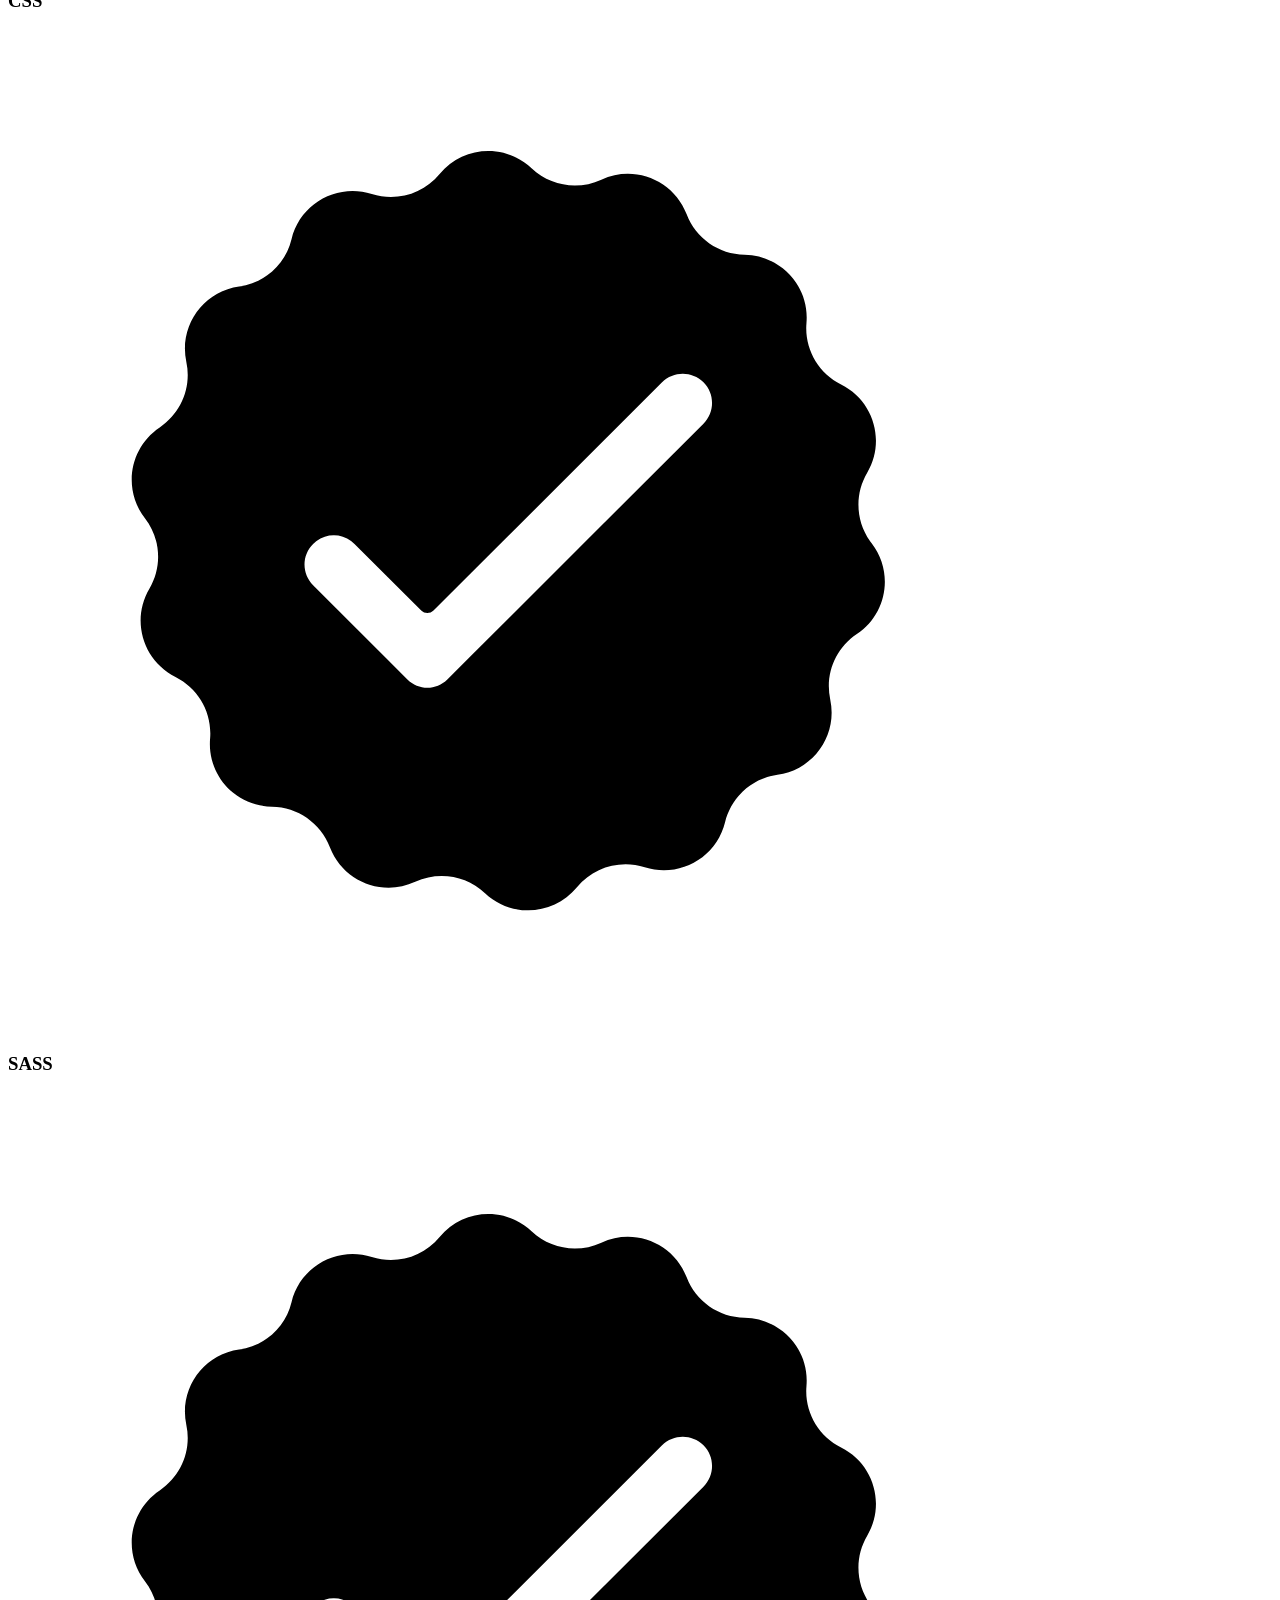
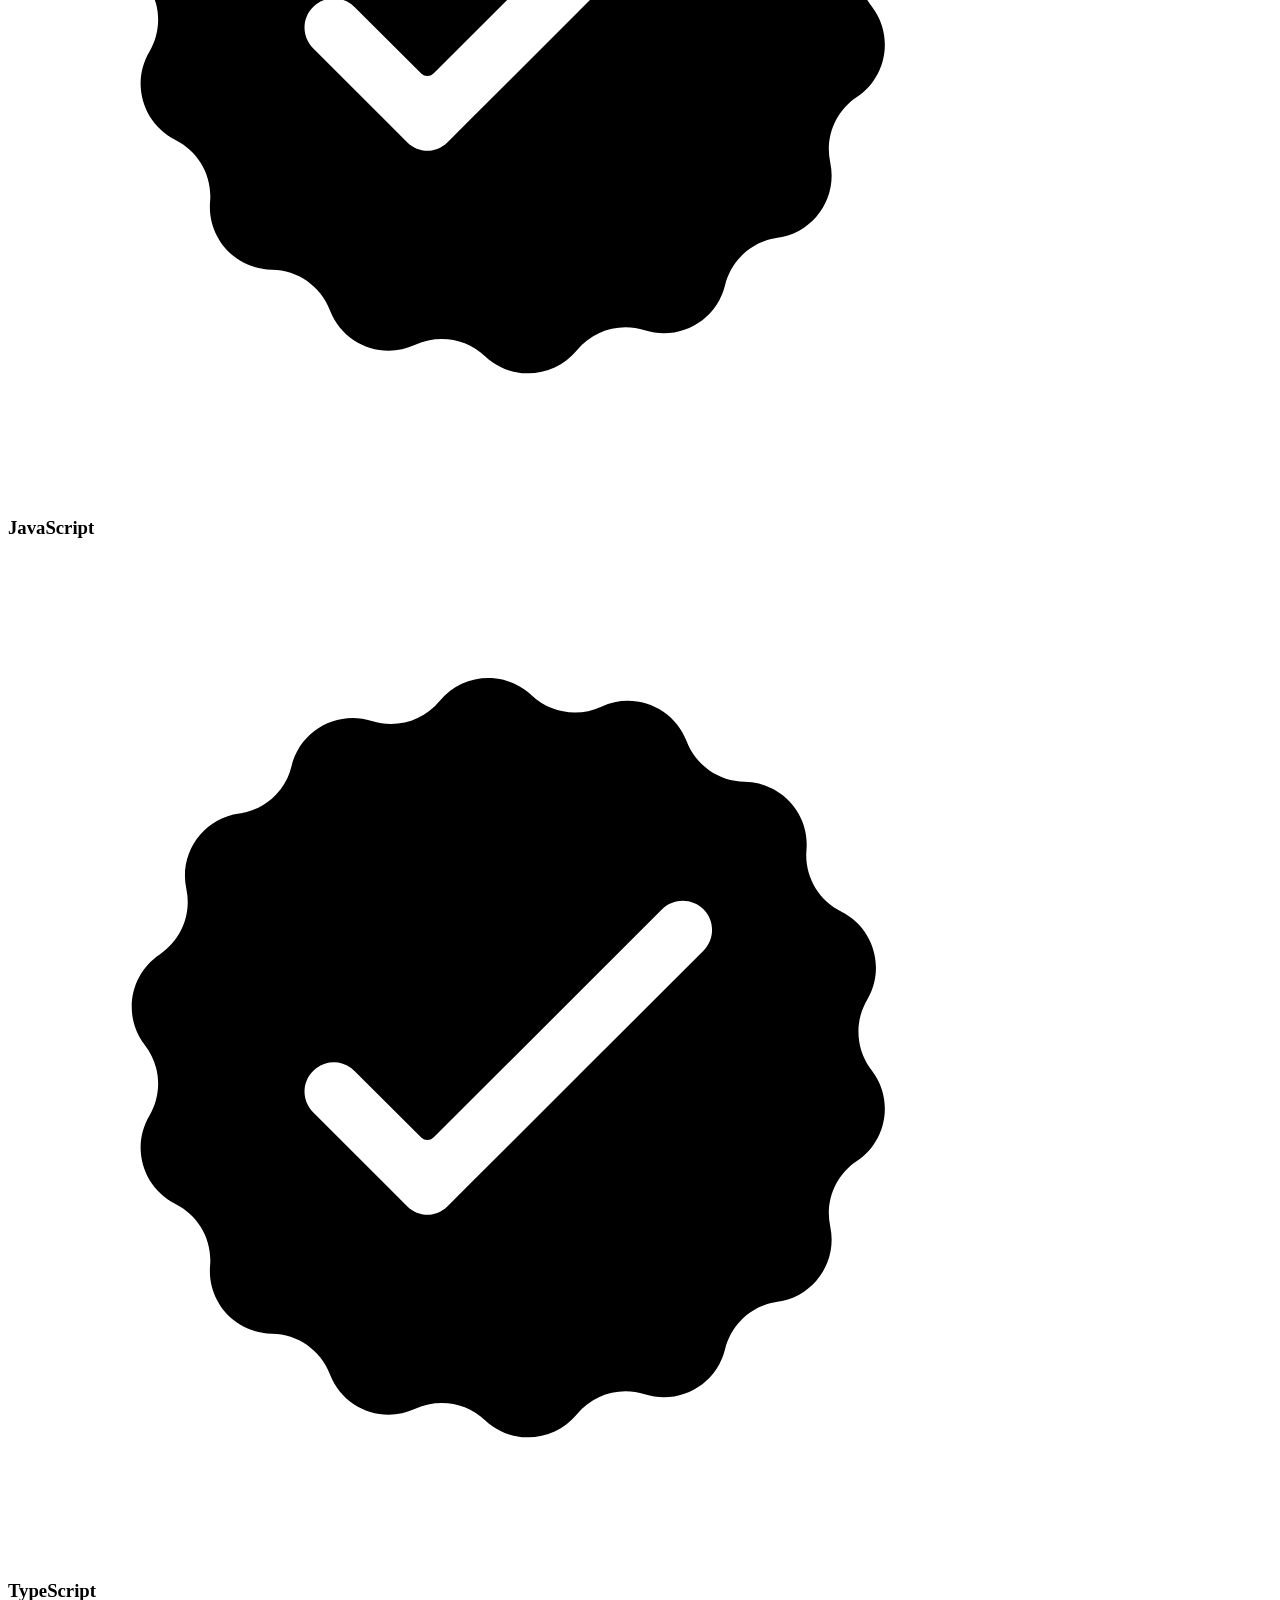
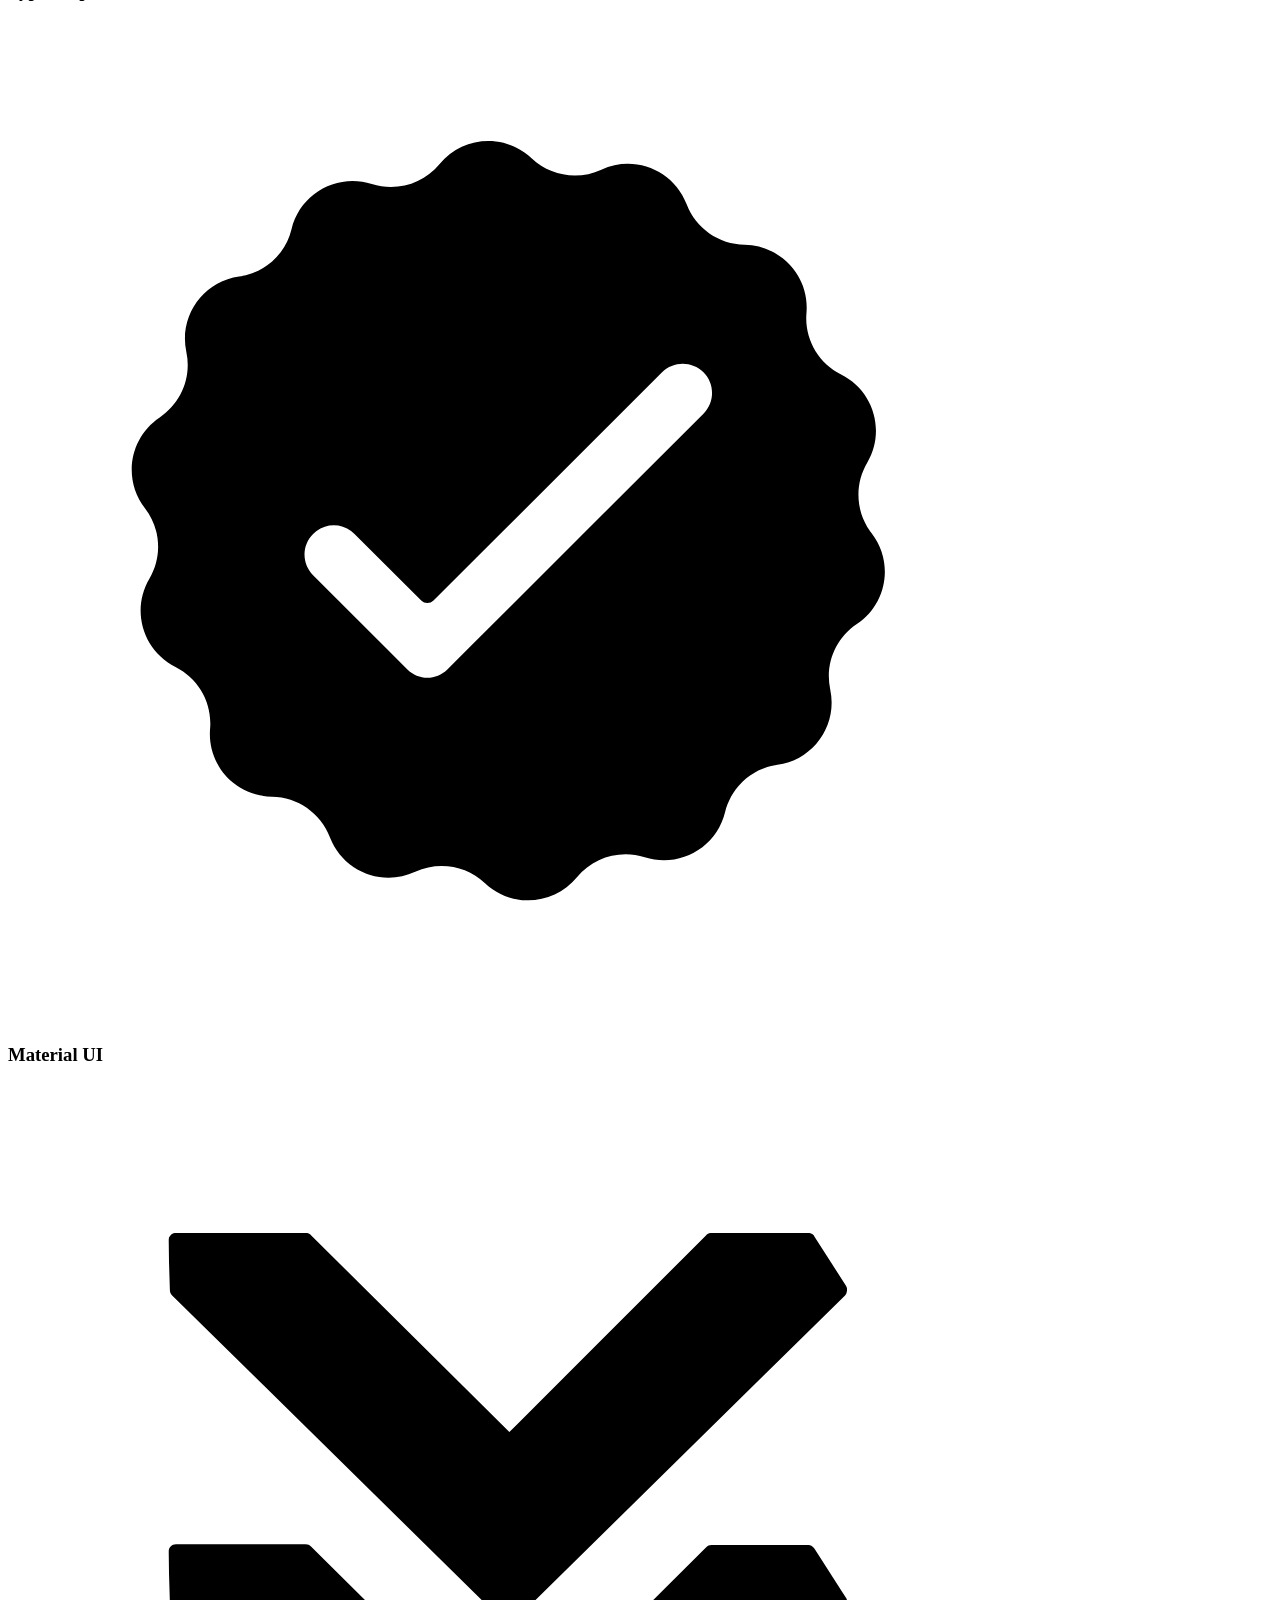
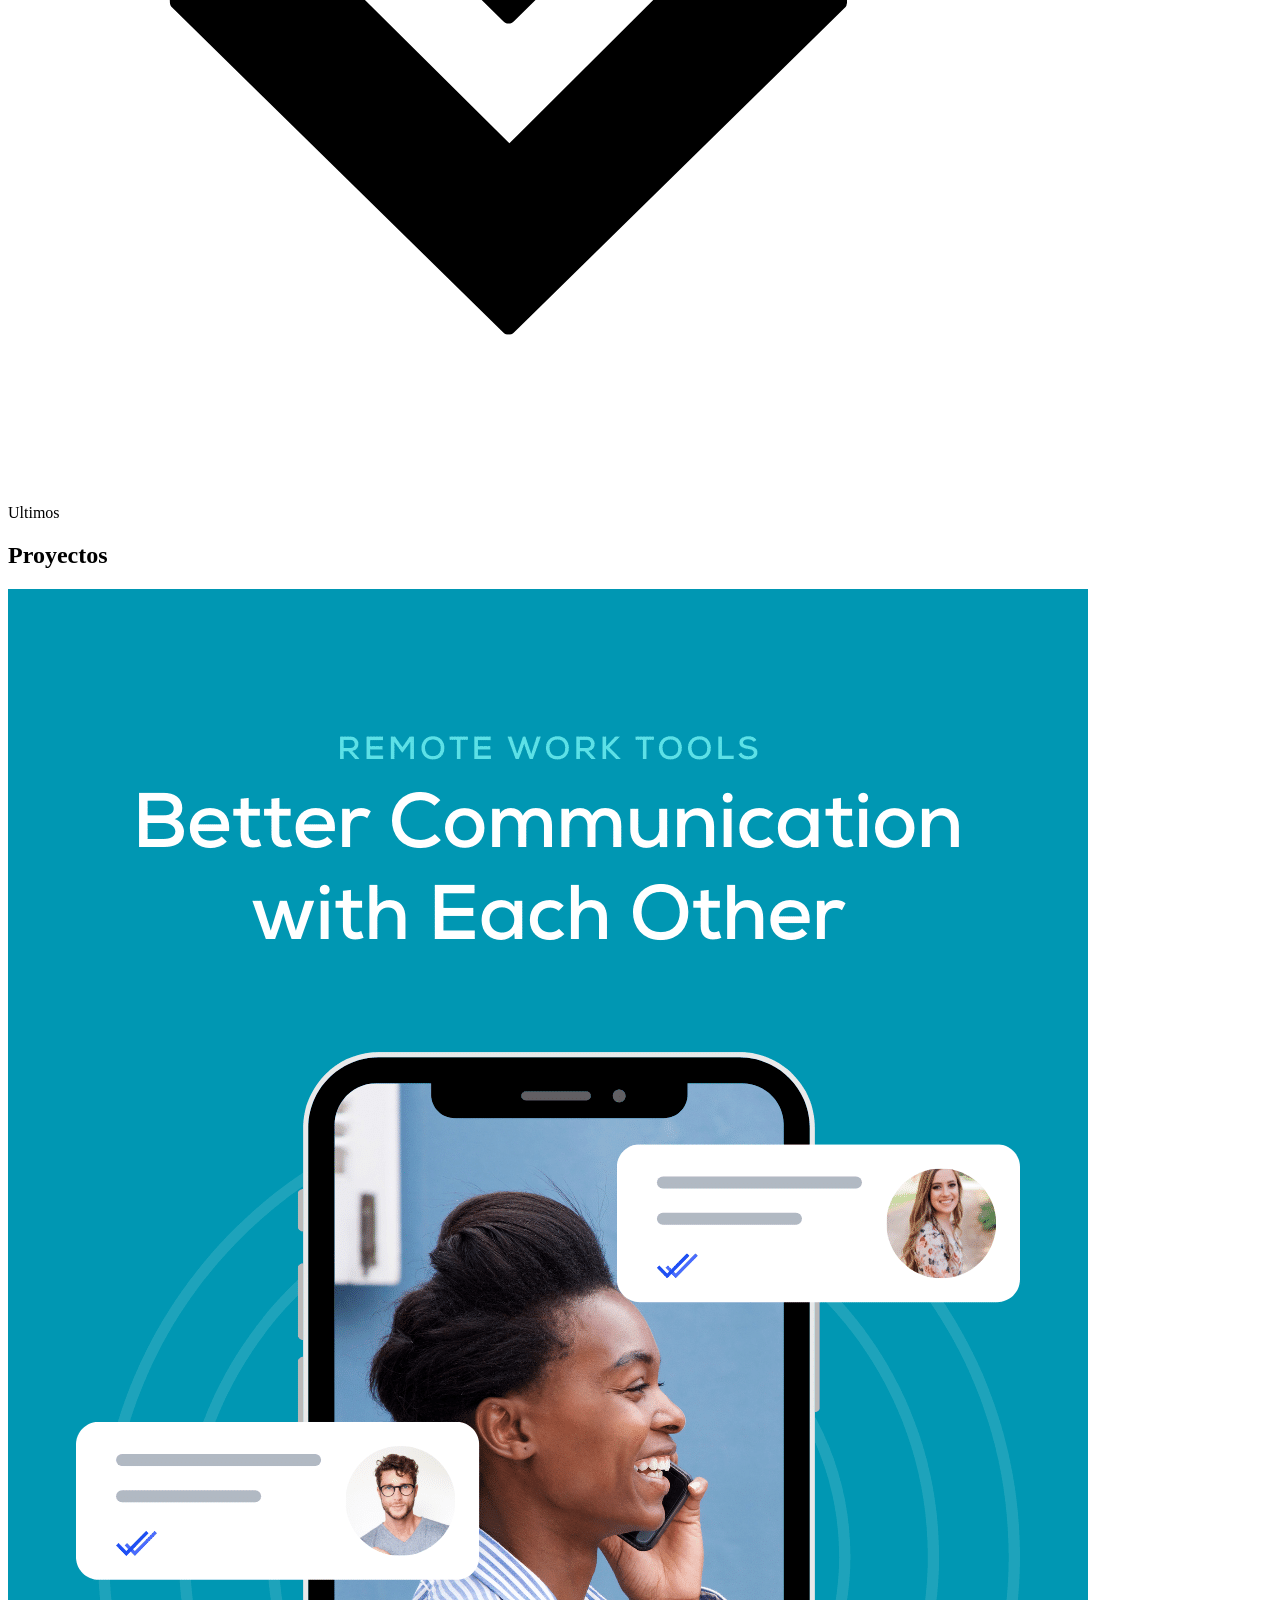
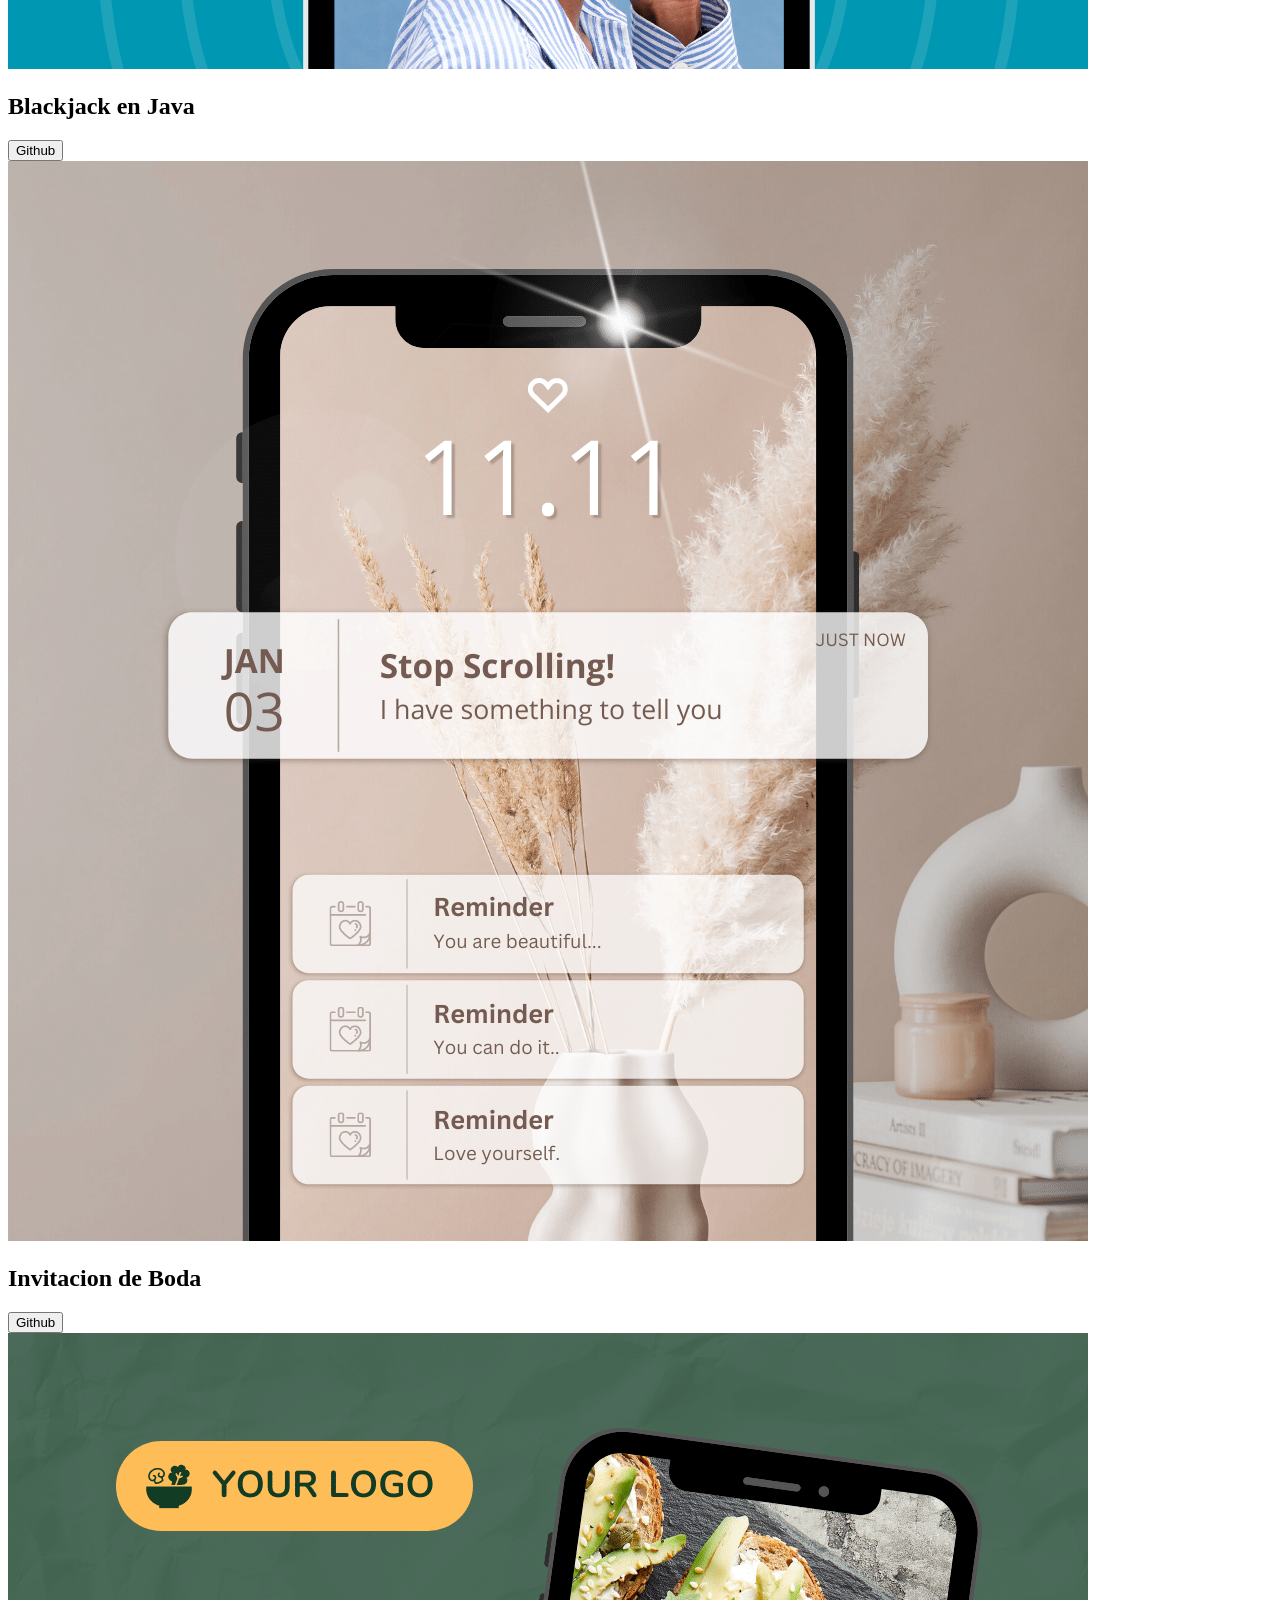
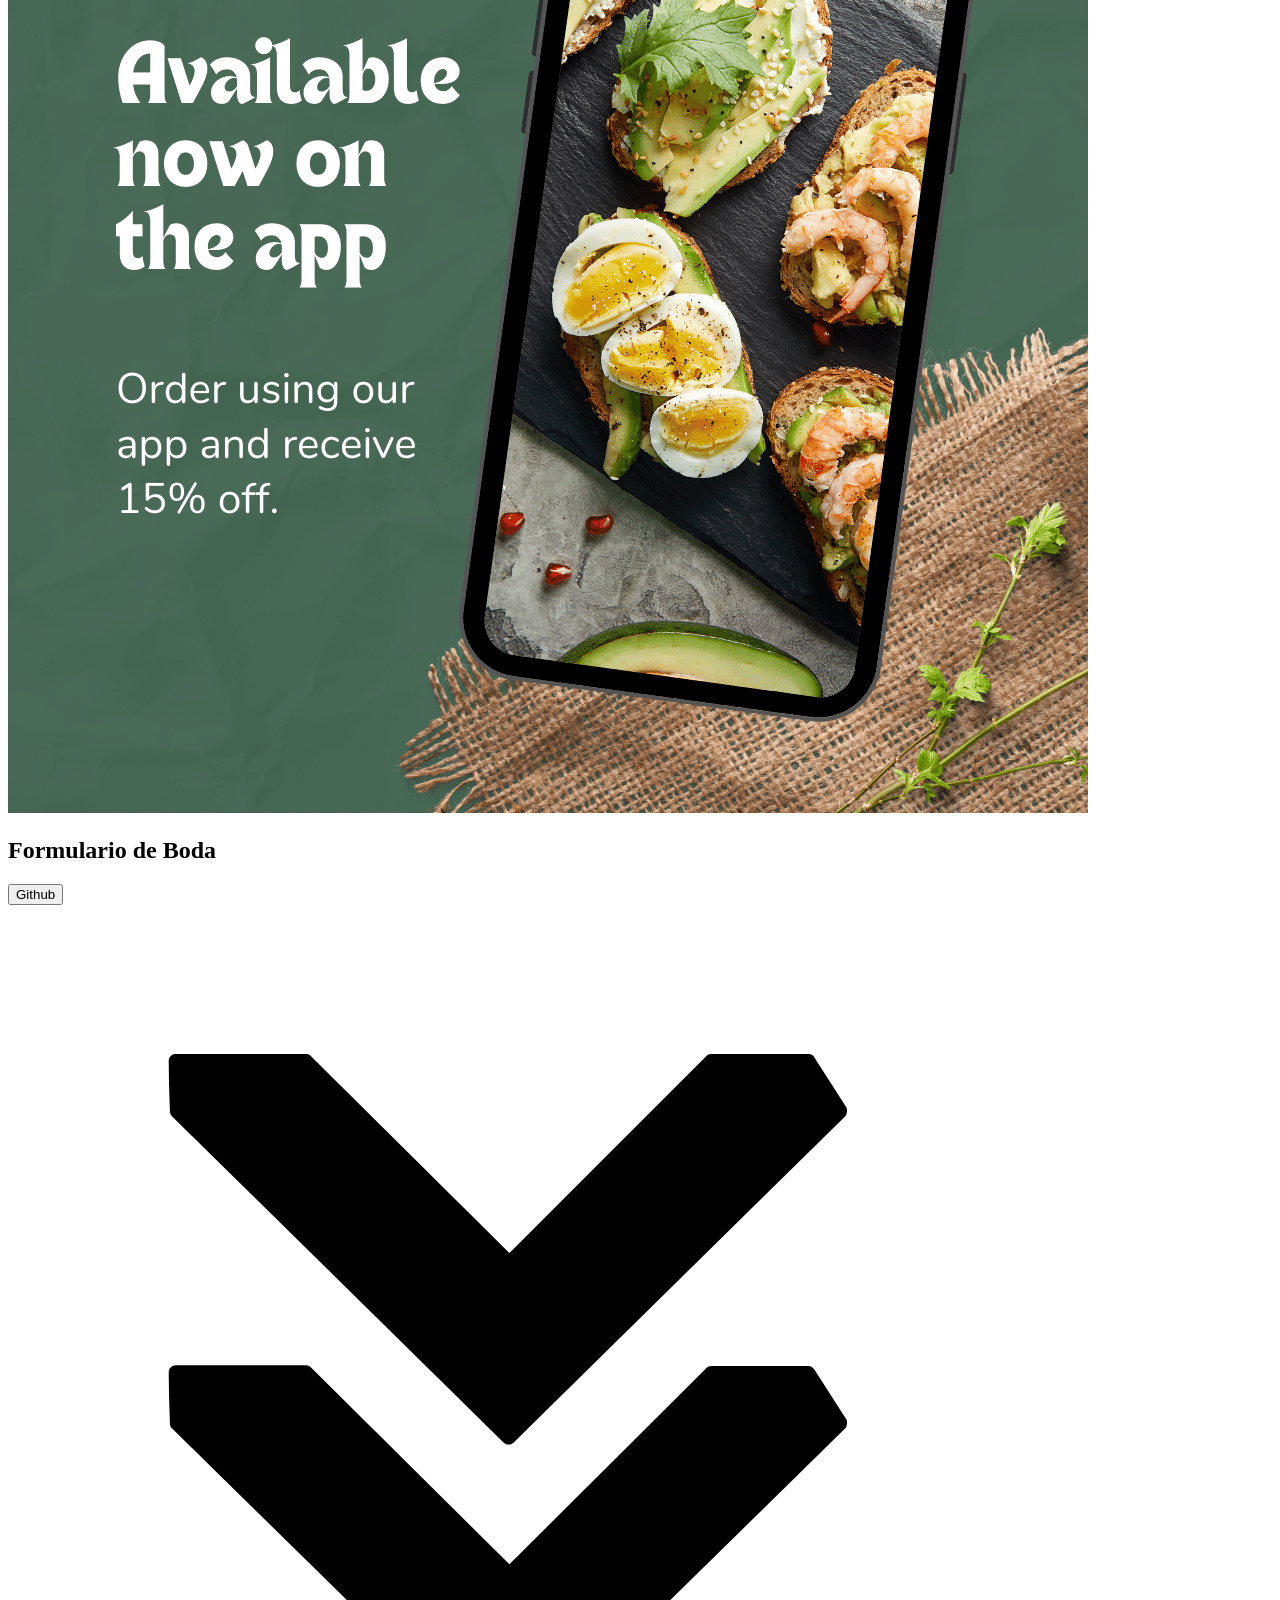
==== commit 00c6579d: "Update index.html" ====
--- a/index.html
+++ b/index.html
@@ -1,297 +1,286 @@
 <!DOCTYPE html>
-<html lang="en">
-  <head>
-    <meta charset="UTF-8" />
-    <meta http-equiv="X-UA-Compatible" content="IE=edge" />
-    <meta name="viewport" content="width=device-width, initial-scale=1.0" />
-    <title>My Portfolio</title>
-    <link rel="stylesheet" href="style.css" />
-    <link rel="stylesheet" href="mediaqueries.css" />
-  </head>
-  <body>
-    <nav id="desktop-nav">
-      <div class="logo">A.Almecija</div>
-      <div>
-        <ul class="nav-links">
-          <li><a href="#about">Sobre Mi</a></li>
-          <li><a href="#experience">Carrera</a></li>
-          <li><a href="#projects">Proyectos</a></li>
-          <li><a href="#contact">Contacto</a></li>
-        </ul>
-      </div>
-    </nav>
-    <nav id="hamburger-nav">
-      <div class="logo">A.Almecija</div>
-      <div class="hamburger-menu">
-        <div class="hamburger-icon" onclick="toggleMenu()">
-          <span></span>
-          <span></span>
-          <span></span>
-        </div>
-        <div class="menu-links">
-          <li><a href="#about" onclick="toggleMenu()">About</a></li>
-          <li><a href="#experience" onclick="toggleMenu()">Experience</a></li>
-          <li><a href="#projects" onclick="toggleMenu()">Projects</a></li>
-          <li><a href="#contact" onclick="toggleMenu()">Contact</a></li>
-        </div>
-      </div>
-    </nav>
-    <section id="profile">
-      <div class="section__pic-container">
-        <img src="./assets/profile-img.jpeg" alt="John Doe profile picture" />
-      </div>
-      <div class="section__text">
-        
-        <h1 class="title">Alvaro Almecija</h1>
-        <p class="section__text__p2">Desarrollador Web</p>
-      
-        <div id="socials-container">
-          <img
-            src="./assets/linkedin.png"
-            alt="My LinkedIn profile"
-            class="icon"
-            onclick="location.href='https:/linkedin.com/alvaroAlme'"
-          />
-          <img
-            src="./assets/github.png"
-            alt="My Github profile"
-            class="icon"
-            onclick="location.href='https:/github.com/AlvaroAlme'"
-          />
-        </div>
-      </div>
-    </section>
-    <section id="about">
-      <p class="section__text__p1">Informacion</p>
-      <h1 class="title">Sobre Mi</h1>
-      <div class="section-container">
-        <div class="section__pic-container">
-          <img
-            src="./assets/user.image.jpg"
-            alt="Profile picture"
-            class="about-pic"
-          />
-        </div>
-        <div class="about-details-container">
-          <div class="about-containers">
-           
-            <div class="details-container">
-              <img
-                src="./assets/education.png"
-                alt="Education icon"
-                class="icon"
-              />
-              <h3>Estudios</h3>
-              <p>GS Desarrollo de Aplicaciones Web<br />Udemy - Seguridad Informatica<br />Udemy - Figma UI/UX Design Essentials<br />Udemy - Master en React - ReactJS, Hooks, MERN, NodeJS </p>
-            </div>
-          </div>
-          <div class="text-container">
-            <p>
-                Soy un desarrollador web apasionado por la creación de aplicaciones
-                web modernas y funcionales. Me encanta aprender nuevas tecnologías
-                y mejorar mis habilidades constantemente. Siempre estoy buscando
-                nuevos desafíos y oportunidades para crecer en mi carrera.
-                Me apasiona el diseño de interfaces y la experiencia del usuario, y me esfuerzo por
-                crear aplicaciones que sean no solo funcionales, sino también atractivas y fáciles de usar.
-
-            </p>
-          </div>
-        </div>
-      </div>
-      <img
-        src="./assets/arrow.png"
-        alt="Arrow icon"
-        class="icon arrow"
-        onclick="location.href='./#experience'"
-      />
-    </section>
-    <section id="experience">
-        <p class="section__text__p1">Habilidades y </p>
-      <h1 class="title">Experiencia</h1>
-      <div class="experience-details-container">
-        <div class="about-containers">
-          <div class="details-container">
-            <h2 class="experience-sub-title">Tecnologias Utilizadas</h2>
-            <div class="article-container">
-              <article>
-                <img
-                  src="./assets/checkmark.png"
-                  alt="Experience icon"
-                  class="icon"
-                />
-                <div>
-                  <h3>HTML</h3>
-                  <p></p>
-                </div>
-              </article>
-              <article>
-                <img
-                  src="./assets/checkmark.png"
-                  alt="Experience icon"
-                  class="icon"
-                />
-                <div>
-                  <h3>CSS</h3>
-                  <p></p>
-                </div>
-              </article>
-              <article>
-                <img
-                  src="./assets/checkmark.png"
-                  alt="Experience icon"
-                  class="icon"
-                />
-                <div>
-                  <h3>SASS</h3>
-                  <p></p>
-                </div>
-              </article>
-              <article>
-                <img
-                  src="./assets/checkmark.png"
-                  alt="Experience icon"
-                  class="icon"
-                />
-                <div>
-                  <h3>JavaScript</h3>
-                  <p></p>
-                </div>
-              </article>
-              <article>
-                <img
-                  src="./assets/checkmark.png"
-                  alt="Experience icon"
-                  class="icon"
-                />
-                <div>
-                  <h3>TypeScript</h3>
-                  <p></p>
-                </div>
-              </article>
-              <article>
-                <img
-                  src="./assets/checkmark.png"
-                  alt="Experience icon"
-                  class="icon"
-                />
-                <div>
-                  <h3>Material UI</h3>
-                  <p></p>
-                </div>
-              </article>
-            </div>
-          </div>
-          
-      </div>
-      <img
-        src="./assets/arrow.png"
-        alt="Arrow icon"
-        class="icon arrow"
-        onclick="location.href='./#projects'"
-      />
-    </section>
-    <section id="projects">
-      <p class="section__text__p1">Ultimos</p>
-      <h1 class="title">Proyectos</h1>
-      <div class="experience-details-container">
-        <div class="about-containers">
-          <div class="details-container color-container">
-            
-            <h2 class="experience-sub-title project-title">Project One</h2>
-            <div class="btn-container">
-              <button
-                class="btn btn-color-2 project-btn"
-                onclick="location.href='https://github.com/'"
-              >
-                Github
-              </button>
-              <button
-                class="btn btn-color-2 project-btn"
-                onclick="location.href='https://github.com/'"
-              >
-                Live Demo
-              </button>
-            </div>
-          </div>
-          <div class="details-container color-container">
-            
-            <h2 class="experience-sub-title project-title">Project Two</h2>
-            <div class="btn-container">
-              <button
-                class="btn btn-color-2 project-btn"
-                onclick="location.href='https://github.com/'"
-              >
-                Github
-              </button>
-              <button
-                class="btn btn-color-2 project-btn"
-                onclick="location.href='https://github.com/'"
-              >
-                Live Demo
-              </button>
-            </div>
-          </div>
-          <div class="details-container color-container">
-            
-            <h2 class="experience-sub-title project-title">Project Three</h2>
-            <div class="btn-container">
-              <button
-                class="btn btn-color-2 project-btn"
-                onclick="location.href='https://github.com/'"
-              >
-                Github
-              </button>
-              <button
-                class="btn btn-color-2 project-btn"
-                onclick="location.href='https://github.com/'"
-              >
-                Live Demo
-              </button>
-            </div>
-          </div>
-        </div>
-      </div>
-      <img
-        src="./assets/arrow.png"
-        alt="Arrow icon"
-        class="icon arrow"
-        onclick="location.href='./#contact'"
-      />
-    </section>
-    <section id="contact">
-      <p class="section__text__p1">Datos de</p>
-      <h1 class="title">Contacto</h1>
-      <div class="contact-info-upper-container">
-        <div class="contact-info-container">
-          <img
-            src="./assets/email.png"
-            alt="Email icon"
-            class="icon contact-icon email-icon"
-          />
-          <p><a href="mailto:examplemail@gmail.com">a.almecija29@gmail.com</a></p>
-        </div>
-        <div class="contact-info-container">
-          <img
-            src="./assets/linkedin.png"
-            alt="LinkedIn icon"
-            class="icon contact-icon"
-          />
-          <p><a href="https://www.linkedin.com">LinkedIn</a></p>
-        </div>
-      </div>
-    </section>
-    <footer>
-      <nav>
-        <div class="nav-links-container">
-          <ul class="nav-links">
-            <li><a href="#about">Sobre Mi</a></li>
-            <li><a href="#experience">Carrera</a></li>
-            <li><a href="#projects">Proyectos</a></li>
-            <li><a href="#contact">Contacto</a></li>
-          </ul>
-        </div>
-      </nav>
-    </footer>
-    <script src="script.js"></script>
-  </body>
-</html>+<html lang="es">
+<head>
+<meta charset="UTF-8" />
+<meta http-equiv="X-UA-Compatible" content="IE=edge" />
+<meta name="viewport" content="width=device-width, initial-scale=1.0" />
+<title>Alvaro Almecija - Portfolio</title>
+<link rel="stylesheet" href="style.css" />
+<link rel="stylesheet" href="mediaqueries.css" />
+</head>
+<body>
+<nav id="desktop-nav">
+<div class="logo">A.Almecija</div>
+<div>
+<ul class="nav-links">
+<li><a href="#about">Sobre Mi</a></li>
+<li><a href="#experience">Carrera</a></li>
+<li><a href="#projects">Proyectos</a></li>
+<li><a href="#contact">Contacto</a></li>
+</ul>
+</div>
+</nav>
+<nav id="hamburger-nav">
+<div class="logo">A.Almecija</div>
+<div class="hamburger-menu">
+<div class="hamburger-icon" onclick="toggleMenu()">
+<span></span>
+<span></span>
+<span></span>
+</div>
+<div class="menu-links">
+<li><a href="#about" onclick="toggleMenu()">Sobre Mi</a></li>
+<li><a href="#experience" onclick="toggleMenu()">Carrera</a></li>
+<li><a href="#projects" onclick="toggleMenu()">Proyectos</a></li>
+<li><a href="#contact" onclick="toggleMenu()">Contacto</a></li>
+</div>
+</div>
+</nav>
+<section id="profile">
+<div class="section__pic-container">
+<img src="./assets/profile-img.jpeg" alt="Alvaro Almecija - foto de perfil" />
+</div>
+<div class="section__text">
+<h1 class="title">Alvaro Almecija</h1>
+<p class="section__text__p2">Desarrollador Web</p>
+<div id="socials-container">
+<img
+src="./assets/linkedin.png"
+alt="Mi perfil de LinkedIn"
+class="icon"
+onclick="location.href='https://www.linkedin.com/in/alvaroAlme'"
+/>
+<img
+src="./assets/github.png"
+alt="Mi perfil de GitHub"
+class="icon"
+onclick="location.href='https://github.com/AlvaroAlme'"
+/>
+</div>
+</div>
+</section>
+<section id="about">
+<p class="section__text__p1">Informacion</p>
+<h1 class="title">Sobre Mi</h1>
+<div class="section-container">
+<div class="section__pic-container">
+<img
+src="./assets/user.image.jpg"
+alt="Foto de perfil"
+class="about-pic"
+/>
+</div>
+<div class="about-details-container">
+<div class="about-containers">
+<div class="details-container">
+<img
+src="./assets/education.png"
+alt="Education icon"
+class="icon"
+/>
+<h3>Estudios</h3>
+<p>Tecnico superior en Desarrollo de Aplicaciones Web<br />Udemy - Seguridad Informatica<br />Udemy - Figma UI/UX Design Essentials<br />Udemy - Master en React - ReactJS, Hooks, MERN, NodeJS</p>
+</div>
+</div>
+<div class="text-container">
+<p>
+Soy un desarrollador web apasionado por la creacion de aplicaciones
+web modernas y funcionales. Me encanta aprender nuevas tecnologias
+y mejorar mis habilidades constantemente. Siempre estoy buscando
+nuevos desafios y oportunidades para crecer en mi carrera.
+Me apasiona el diseno de interfaces y la experiencia del usuario, y me esfuerzo por
+crear aplicaciones que sean no solo funcionales, sino tambien atractivas y faciles de usar.
+</p>
+</div>
+</div>
+</div>
+<img
+src="./assets/arrow.png"
+alt="Arrow icon"
+class="icon arrow"
+onclick="location.href='./#experience'"
+/>
+</section>
+<section id="experience">
+<p class="section__text__p1">Habilidades y </p>
+<h1 class="title">Experiencia</h1>
+<div class="experience-details-container">
+<div class="about-containers">
+<div class="details-container">
+<h2 class="experience-sub-title">Tecnologias Utilizadas</h2>
+<div class="article-container">
+<article>
+<img
+src="./assets/checkmark.png"
+alt="Experience icon"
+class="icon"
+/>
+<div>
+<h3>HTML</h3>
+<p></p>
+</div>
+</article>
+<article>
+<img
+src="./assets/checkmark.png"
+alt="Experience icon"
+class="icon"
+/>
+<div>
+<h3>CSS</h3>
+<p></p>
+</div>
+</article>
+<article>
+<img
+src="./assets/checkmark.png"
+alt="Experience icon"
+class="icon"
+/>
+<div>
+<h3>SASS</h3>
+<p></p>
+</div>
+</article>
+<article>
+<img
+src="./assets/checkmark.png"
+alt="Experience icon"
+class="icon"
+/>
+<div>
+<h3>JavaScript</h3>
+<p></p>
+</div>
+</article>
+<article>
+<img
+src="./assets/checkmark.png"
+alt="Experience icon"
+class="icon"
+/>
+<div>
+<h3>TypeScript</h3>
+<p></p>
+</div>
+</article>
+<article>
+<img
+src="./assets/checkmark.png"
+alt="Experience icon"
+class="icon"
+/>
+<div>
+<h3>Material UI</h3>
+<p></p>
+</div>
+</article>
+</div>
+</div>
+</div>
+<img
+src="./assets/arrow.png"
+alt="Arrow icon"
+class="icon arrow"
+onclick="location.href='./#projects'"
+/>
+</section>
+<section id="projects">
+<p class="section__text__p1">Ultimos</p>
+<h1 class="title">Proyectos</h1>
+<div class="experience-details-container">
+<div class="about-containers">
+<div class="details-container color-container">
+<img
+src="./assets/project-1.png"
+alt="Blackjack en Java"
+class="project-img"
+/>
+<h2 class="experience-sub-title project-title">Blackjack en Java</h2>
+<div class="btn-container">
+<button
+class="btn btn-color-2 project-btn"
+onclick="location.href='https://github.com/AlvaroAlme/proyecto-blackjack'"
+>
+Github
+</button>
+</div>
+</div>
+<div class="details-container color-container">
+<img
+src="./assets/project-2.png"
+alt="Invitacion de boda"
+class="project-img"
+/>
+<h2 class="experience-sub-title project-title">Invitacion de Boda</h2>
+<div class="btn-container">
+<button
+class="btn btn-color-2 project-btn"
+onclick="location.href='https://github.com/AlvaroAlme/inviitaciones-boda-AnayAlvaro'"
+>
+Github
+</button>
+</div>
+</div>
+<div class="details-container color-container">
+<img
+src="./assets/project-3.png"
+alt="Formulario de boda"
+class="project-img"
+/>
+<h2 class="experience-sub-title project-title">Formulario de Boda</h2>
+<div class="btn-container">
+<button
+class="btn btn-color-2 project-btn"
+onclick="location.href='https://github.com/AlvaroAlme/formulario-boda'"
+>
+Github
+</button>
+</div>
+</div>
+</div>
+</div>
+<img
+src="./assets/arrow.png"
+alt="Arrow icon"
+class="icon arrow"
+onclick="location.href='./#contact'"
+/>
+</section>
+<section id="contact">
+<p class="section__text__p1">Datos de</p>
+<h1 class="title">Contacto</h1>
+<div class="contact-info-upper-container">
+<div class="contact-info-container">
+<img
+src="./assets/email.png"
+alt="Email icon"
+class="icon contact-icon email-icon"
+/>
+<p><a href="mailto:a.almecija29@gmail.com">a.almecija29@gmail.com</a></p>
+</div>
+<div class="contact-info-container">
+<img
+src="./assets/linkedin.png"
+alt="LinkedIn icon"
+class="icon contact-icon"
+/>
+<p><a href="https://www.linkedin.com/in/alvaroAlme">LinkedIn</a></p>
+</div>
+</div>
+</section>
+<footer>
+<nav>
+<div class="nav-links-container">
+<ul class="nav-links">
+<li><a href="#about">Sobre Mi</a></li>
+<li><a href="#experience">Carrera</a></li>
+<li><a href="#projects">Proyectos</a></li>
+<li><a href="#contact">Contacto</a></li>
+</ul>
+</div>
+</nav>
+</footer>
+<script src="script.js"></script>
+</body>
+</html>
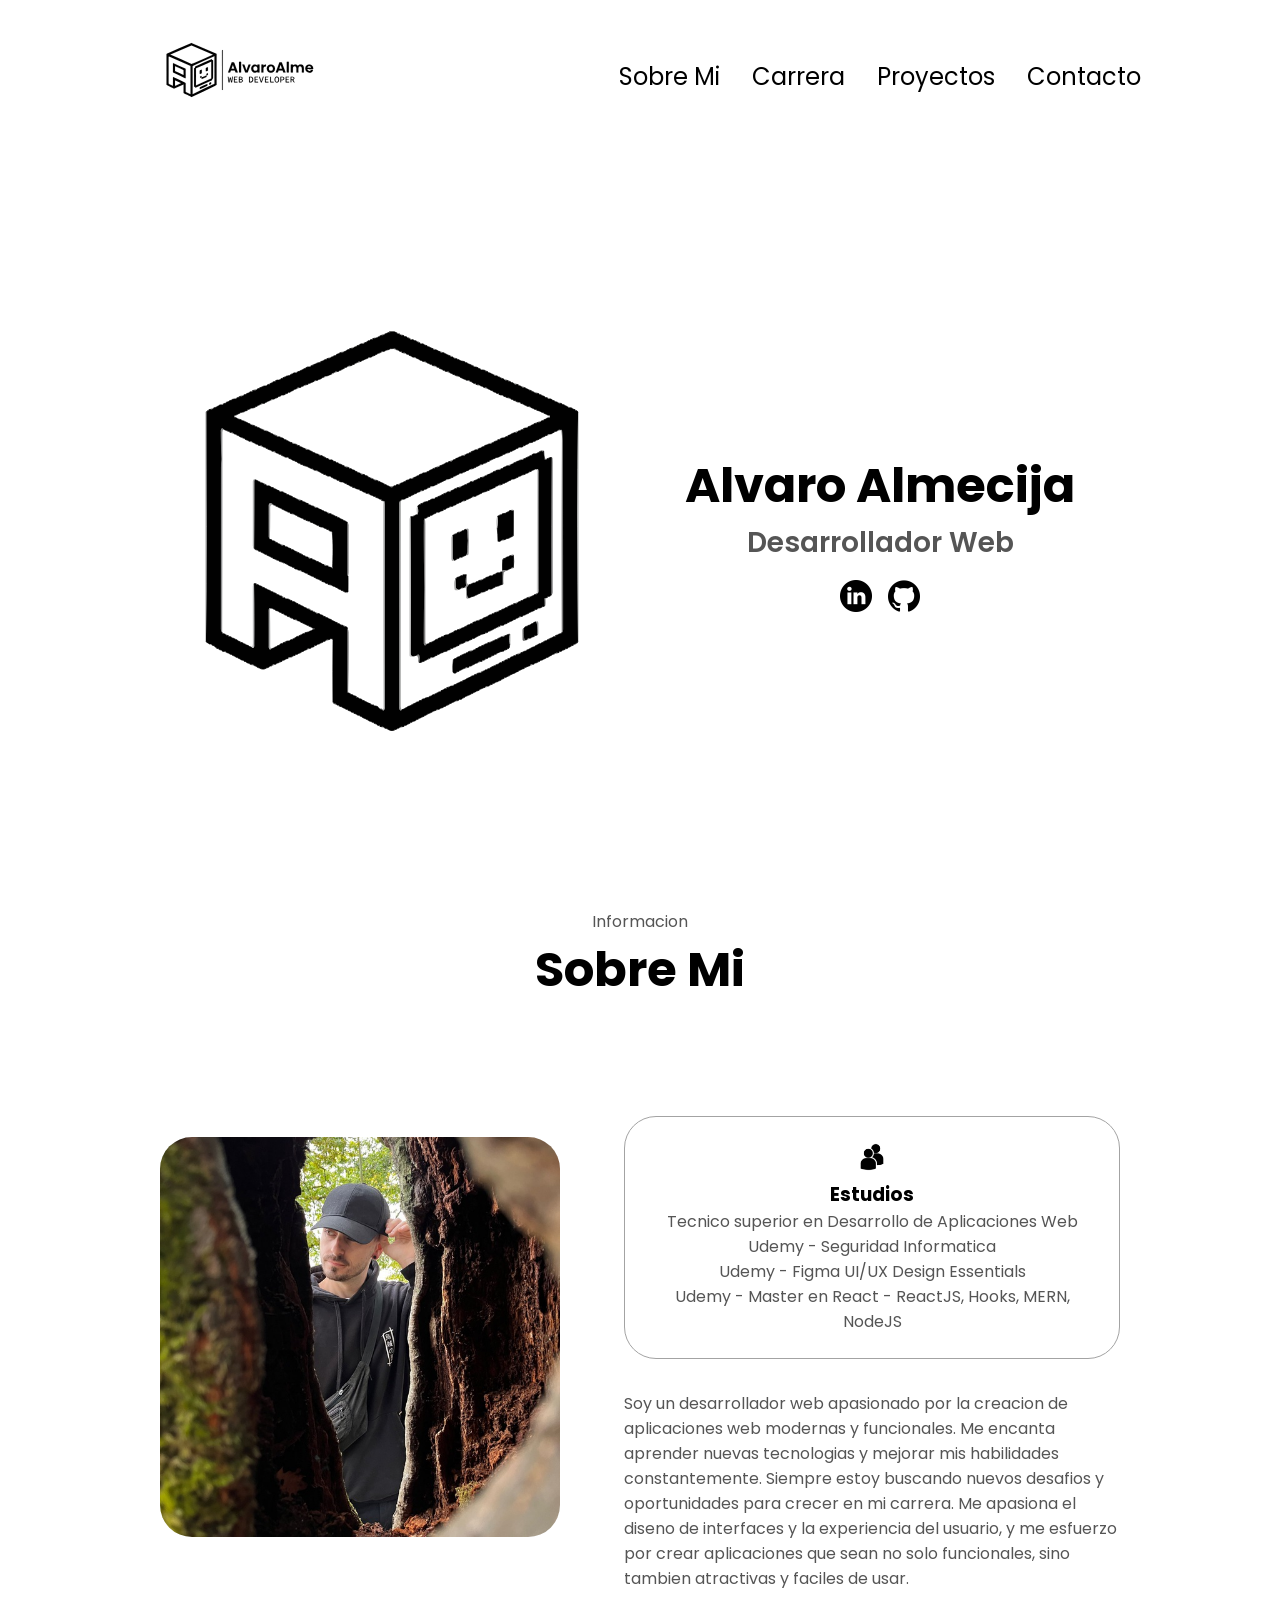
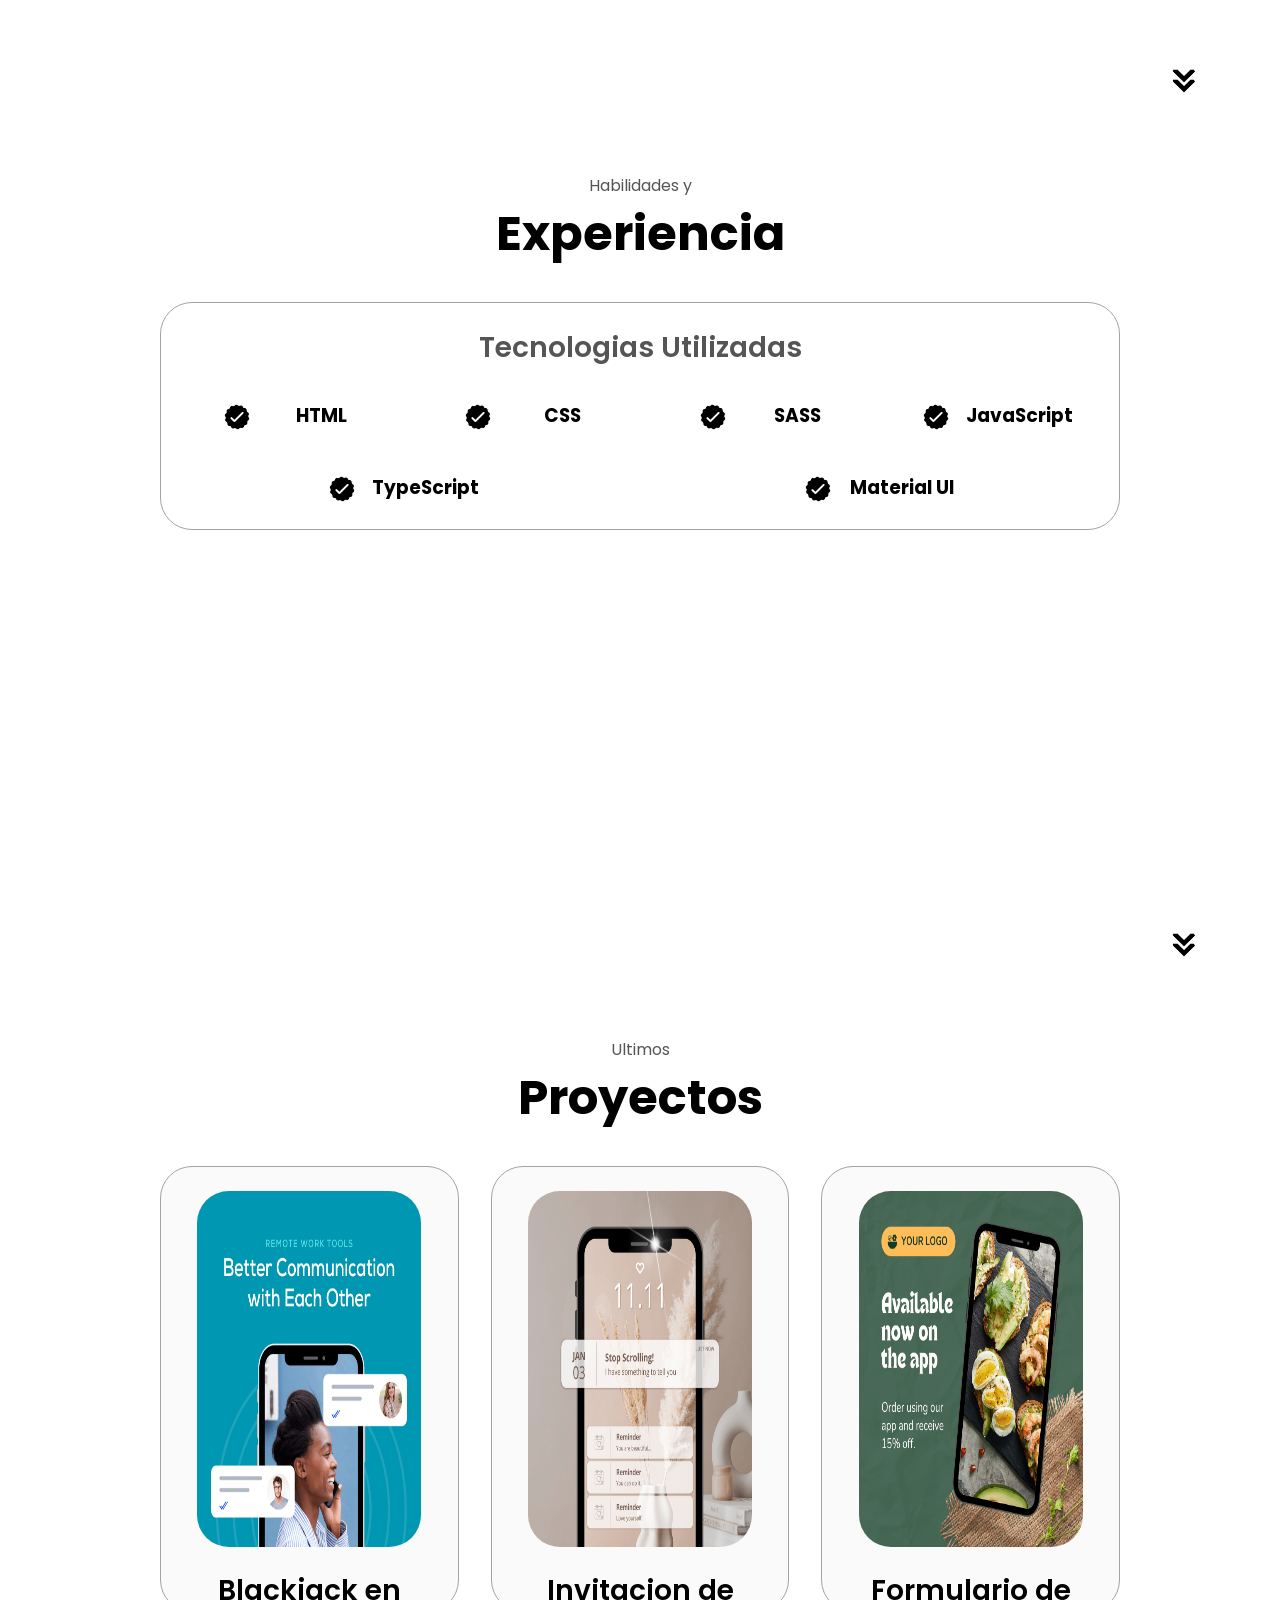
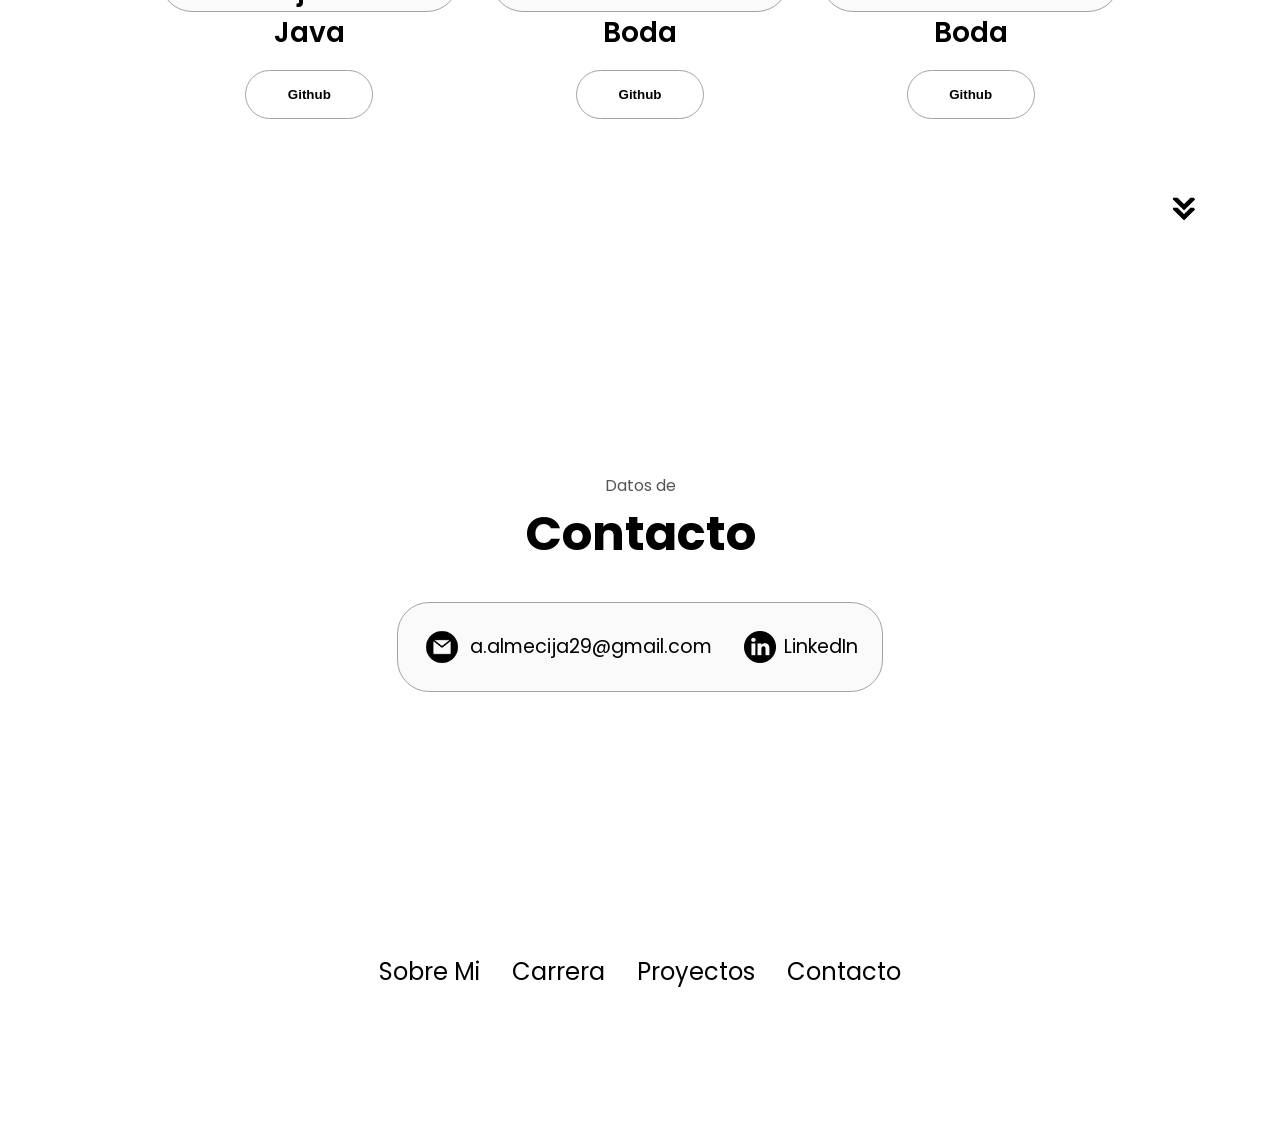
==== commit 40fefa7f: "Minor corrections Minor corrections on some lines" ====
--- a/index.html
+++ b/index.html
@@ -10,7 +10,7 @@
 </head>
 <body>
 <nav id="desktop-nav">
-<div class="logo">A.Almecija</div>
+<div class="logo" id="logo-img"><img src="./assets/logoAlvaroAlme.1.svg"></div>
 <div>
 <ul class="nav-links">
 <li><a href="#about">Sobre Mi</a></li>
@@ -38,7 +38,7 @@
 </nav>
 <section id="profile">
 <div class="section__pic-container">
-<img src="./assets/profile-img.jpeg" alt="Alvaro Almecija - foto de perfil" />
+<img src="./assets/imagoAlvaroAlme.svg" alt="Alvaro Almecija - foto de perfil" />
 </div>
 <div class="section__text">
 <h1 class="title">Alvaro Almecija</h1>
--- a/style.css
+++ b/style.css
@@ -0,0 +1,437 @@
+/* GENERAL */
+
+@import url("https://fonts.googleapis.com/css2?family=Poppins:wght@300;400;500;600&display=swap");
+
+* {
+margin: 0;
+padding: 0;
+}
+
+body {
+font-family: "Poppins", sans-serif;
+}
+
+html {
+scroll-behavior: smooth;
+}
+
+p {
+color: rgb(85, 85, 85);
+}
+
+/* TRANSITION */
+
+a,
+.btn {
+transition: all 300ms ease;
+}
+
+/* DESKTOP NAV */
+
+nav,
+.nav-links {
+display: flex;
+}
+
+nav {
+justify-content: space-around;
+align-items: center;
+height: 17vh;
+}
+
+.nav-links {
+gap: 2rem;
+list-style: none;
+font-size: 1.5rem;
+}
+
+a {
+color: black;
+text-decoration: none;
+text-decoration-color: white;
+}
+
+a:hover {
+color: grey;
+text-decoration: underline;
+text-underline-offset: 1rem;
+text-decoration-color: rgb(181, 181, 181);
+}
+
+.logo {
+font-size: 2rem;
+}
+
+.logo:hover {
+cursor: default;
+}
+
+#logo-img img {
+height: 200px;
+width: auto;
+}
+
+/* HAMBURGER MENU */
+
+#hamburger-nav {
+display: none;
+}
+
+.hamburger-menu {
+position: relative;
+display: inline-block;
+}
+
+.hamburger-icon {
+display: flex;
+flex-direction: column;
+justify-content: space-between;
+height: 24px;
+width: 30px;
+cursor: pointer;
+}
+
+.hamburger-icon span {
+width: 100%;
+height: 2px;
+background-color: black;
+transition: all 0.3s ease-in-out;
+}
+
+.menu-links {
+position: absolute;
+top: 100%;
+right: 0;
+background-color: white;
+width: fit-content;
+max-height: 0;
+overflow: hidden;
+transition: all 0.3s ease-in-out;
+}
+
+.menu-links a {
+display: block;
+padding: 10px;
+text-align: center;
+font-size: 1.5rem;
+color: black;
+text-decoration: none;
+transition: all 0.3s ease-in-out;
+}
+
+.menu-links li {
+list-style: none;
+}
+
+.menu-links.open {
+max-height: 300px;
+}
+
+.hamburger-icon.open span:first-child {
+transform: rotate(45deg) translate(10px, 5px);
+}
+
+.hamburger-icon.open span:nth-child(2) {
+opacity: 0;
+}
+
+.hamburger-icon.open span:last-child {
+transform: rotate(-45deg) translate(10px, -5px);
+}
+
+.hamburger-icon span:first-child {
+transform: none;
+}
+
+.hamburger-icon span:first-child {
+opacity: 1;
+}
+
+.hamburger-icon span:first-child {
+transform: none;
+}
+
+/* SECTIONS */
+
+section {
+padding-top: 4vh;
+height: 96vh;
+margin: 0 10rem;
+box-sizing: border-box;
+min-height: fit-content;
+}
+
+.section-container {
+display: flex;
+}
+
+/* PROFILE SECTION */
+
+#profile {
+display: flex;
+justify-content: center;
+gap: 5rem;
+height: 80vh;
+}
+
+.section__pic-container {
+display: flex;
+height: 400px;
+width: 400px;
+margin: auto 0;
+}
+
+.section__text {
+align-self: center;
+text-align: center;
+}
+
+.section__text p {
+font-weight: 600;
+}
+
+.section__text__p1 {
+text-align: center;
+}
+
+.section__text__p2 {
+font-size: 1.75rem;
+margin-bottom: 1rem;
+}
+
+.title {
+font-size: 3rem;
+text-align: center;
+}
+
+#socials-container {
+display: flex;
+justify-content: center;
+margin-top: 1rem;
+gap: 1rem;
+}
+
+/* ICONS */
+
+.icon {
+cursor: pointer;
+height: 2rem;
+}
+
+/* BUTTONS */
+
+.btn-container {
+display: flex;
+justify-content: center;
+gap: 1rem;
+}
+
+.btn {
+font-weight: 600;
+transition: all 300ms ease;
+padding: 1rem;
+width: 8rem;
+border-radius: 2rem;
+}
+
+.btn-color-1,
+.btn-color-2 {
+border: rgb(53, 53, 53) 0.1rem solid;
+}
+
+.btn-color-1:hover,
+.btn-color-2:hover {
+cursor: pointer;
+}
+
+.btn-color-1,
+.btn-color-2:hover {
+background: rgb(53, 53, 53);
+color: white;
+}
+
+.btn-color-1:hover {
+background: rgb(0, 0, 0);
+}
+
+.btn-color-2 {
+background: none;
+}
+
+.btn-color-2:hover {
+border: rgb(255, 255, 255) 0.1rem solid;
+}
+
+.btn-container {
+gap: 1rem;
+}
+
+/* ABOUT SECTION */
+
+#about {
+position: relative;
+}
+
+.about-containers {
+gap: 2rem;
+margin-bottom: 2rem;
+margin-top: 2rem;
+}
+
+.about-details-container {
+justify-content: center;
+flex-direction: column;
+}
+
+.about-containers,
+.about-details-container {
+display: flex;
+}
+
+.about-pic {
+border-radius: 2rem;
+}
+
+.arrow {
+position: absolute;
+right: -5rem;
+bottom: 2.5rem;
+}
+
+.details-container {
+padding: 1.5rem;
+flex: 1;
+background: white;
+border-radius: 2rem;
+border: rgb(53, 53, 53) 0.1rem solid;
+border-color: rgb(163, 163, 163);
+text-align: center;
+}
+
+.section-container {
+gap: 4rem;
+height: 80%;
+}
+
+.section__pic-container {
+height: 400px;
+width: 400px;
+margin: auto 0;
+}
+
+/* EXPERIENCE SECTION */
+
+#experience {
+position: relative;
+}
+
+.experience-sub-title {
+color: rgb(85, 85, 85);
+font-weight: 600;
+font-size: 1.75rem;
+margin-bottom: 2rem;
+}
+
+.experience-details-container {
+display: flex;
+justify-content: center;
+flex-direction: column;
+}
+
+.article-container {
+display: flex;
+text-align: initial;
+flex-wrap: wrap;
+flex-direction: row;
+gap: 2.5rem;
+justify-content: space-around;
+}
+
+article {
+display: flex;
+width: 10rem;
+justify-content: space-around;
+gap: 0.5rem;
+}
+
+article .icon {
+cursor: default;
+}
+
+/* PROJECTS SECTION */
+
+#projects {
+position: relative;
+}
+
+.color-container {
+border-color: rgb(163, 163, 163);
+background: rgb(250, 250, 250);
+}
+
+.project-img {
+border-radius: 2rem;
+width: 90%;
+height: 90%;
+}
+
+.project-title {
+margin: 1rem;
+color: black;
+}
+
+.project-btn {
+color: black;
+border-color: rgb(163, 163, 163);
+}
+
+/* CONTACT */
+
+#contact {
+display: flex;
+justify-content: center;
+flex-direction: column;
+height: 70vh;
+}
+
+.contact-info-upper-container {
+display: flex;
+justify-content: center;
+border-radius: 2rem;
+border: rgb(53, 53, 53) 0.1rem solid;
+border-color: rgb(163, 163, 163);
+background: rgb(250, 250, 250);
+margin: 2rem auto;
+padding: 0.5rem;
+}
+
+.contact-info-container {
+display: flex;
+align-items: center;
+justify-content: center;
+gap: 0.5rem;
+margin: 1rem;
+}
+
+.contact-info-container p {
+font-size: larger;
+}
+
+.contact-icon {
+cursor: default;
+}
+
+.email-icon {
+height: 2.5rem;
+}
+
+/* FOOTER SECTION */
+
+footer {
+height: 26vh;
+margin: 0 1rem;
+}
+
+footer p {
+text-align: center;
+}
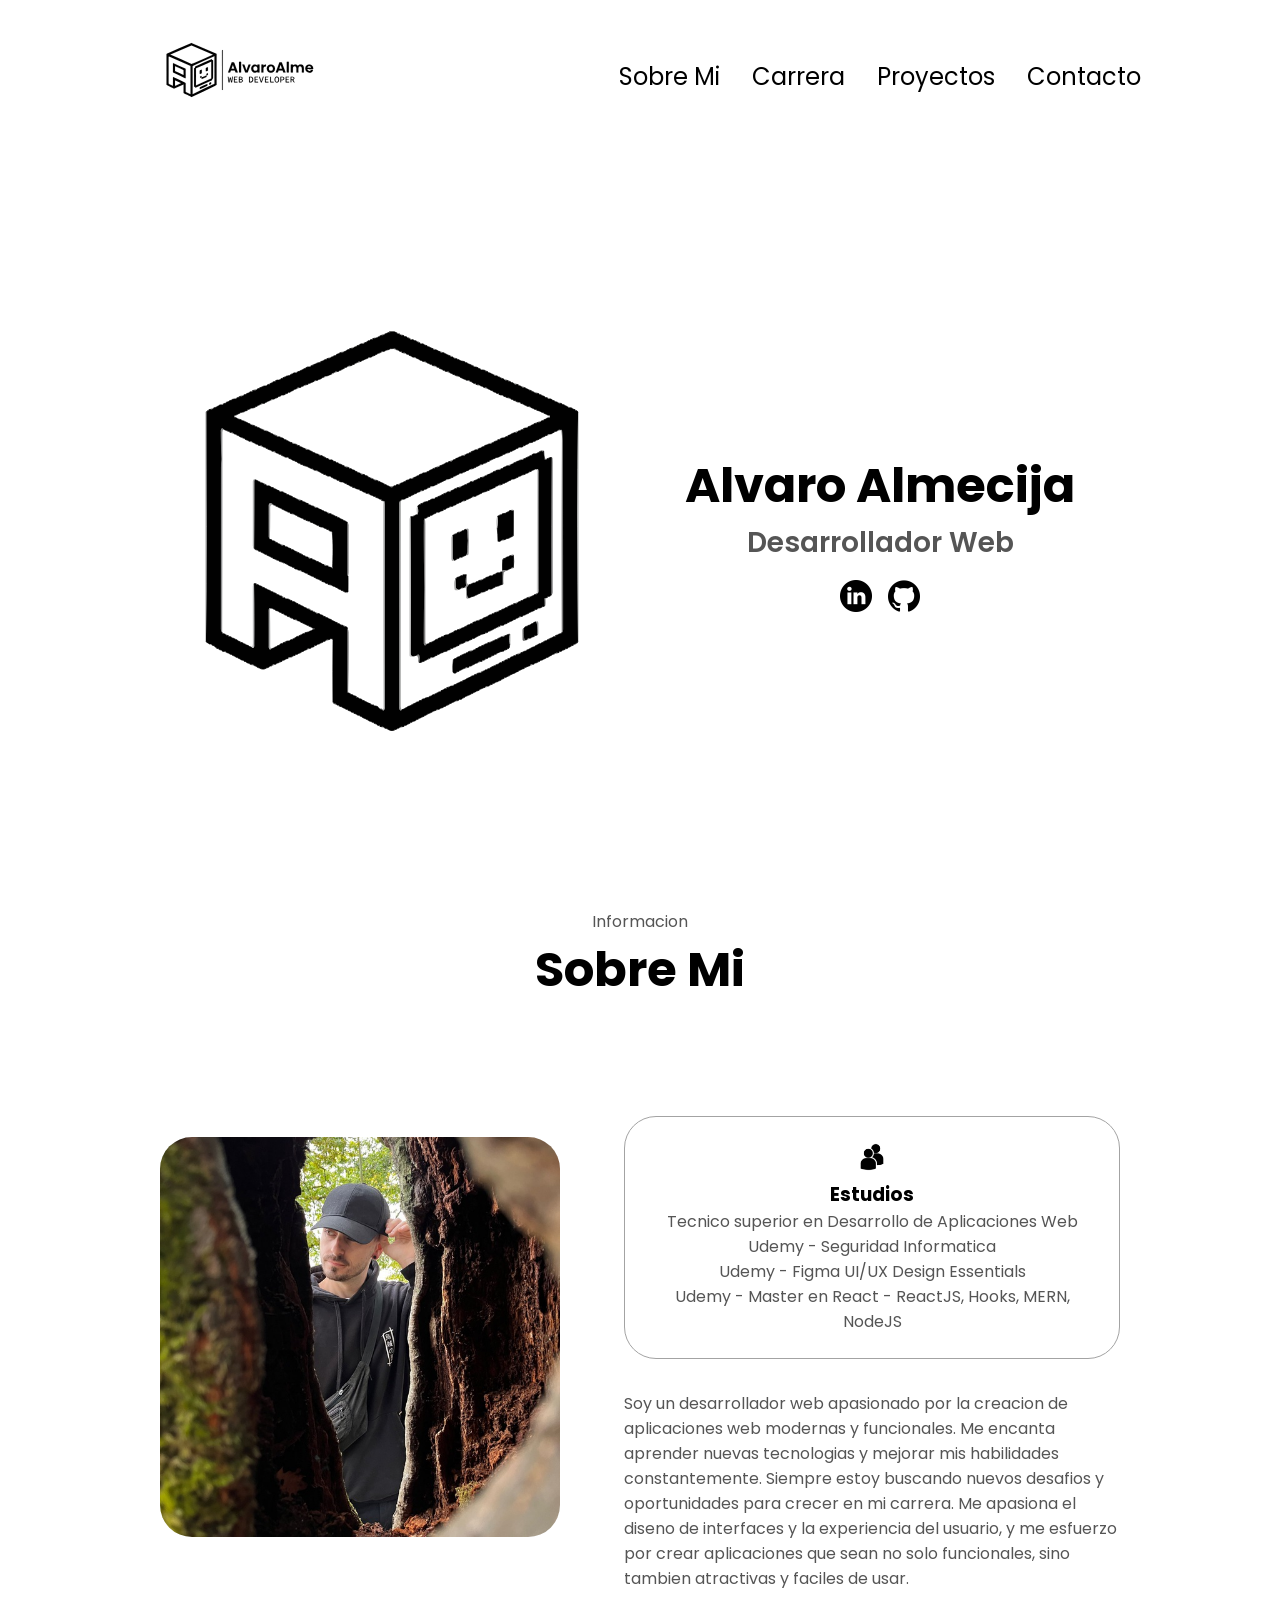
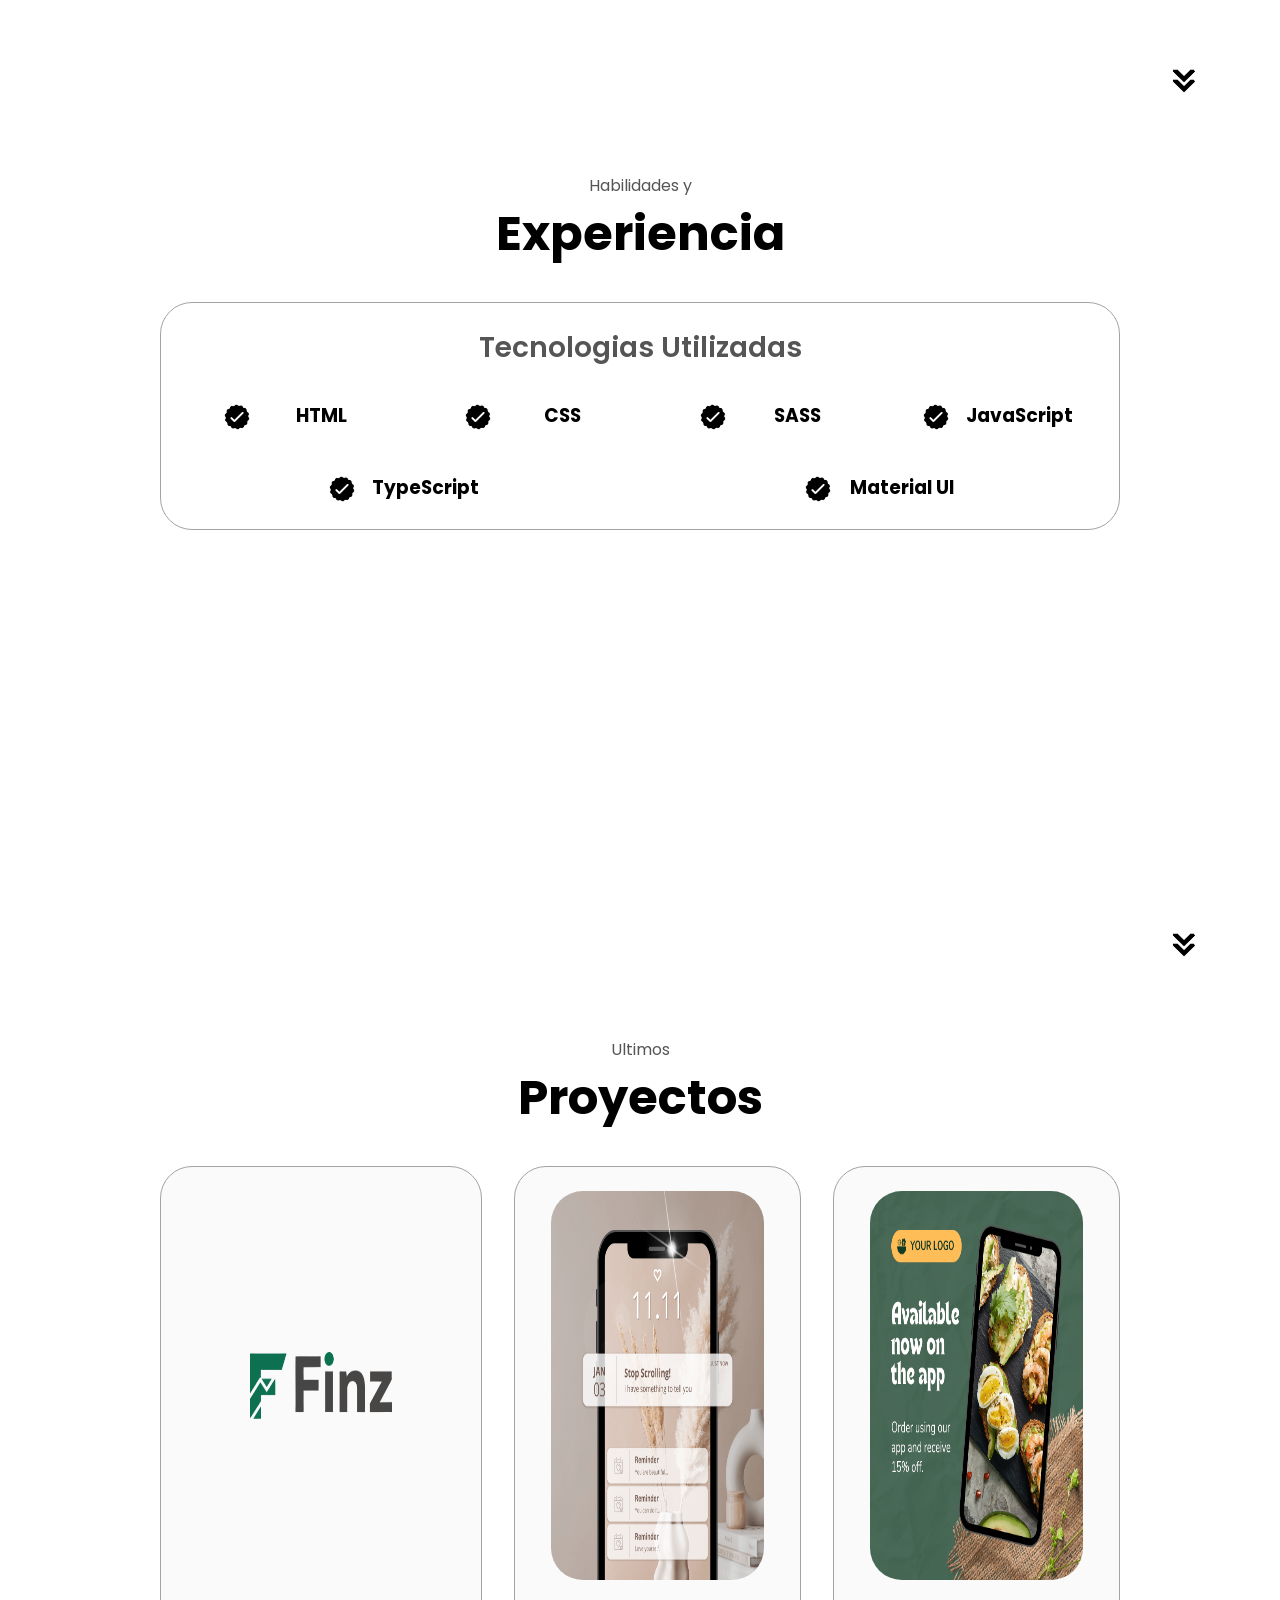
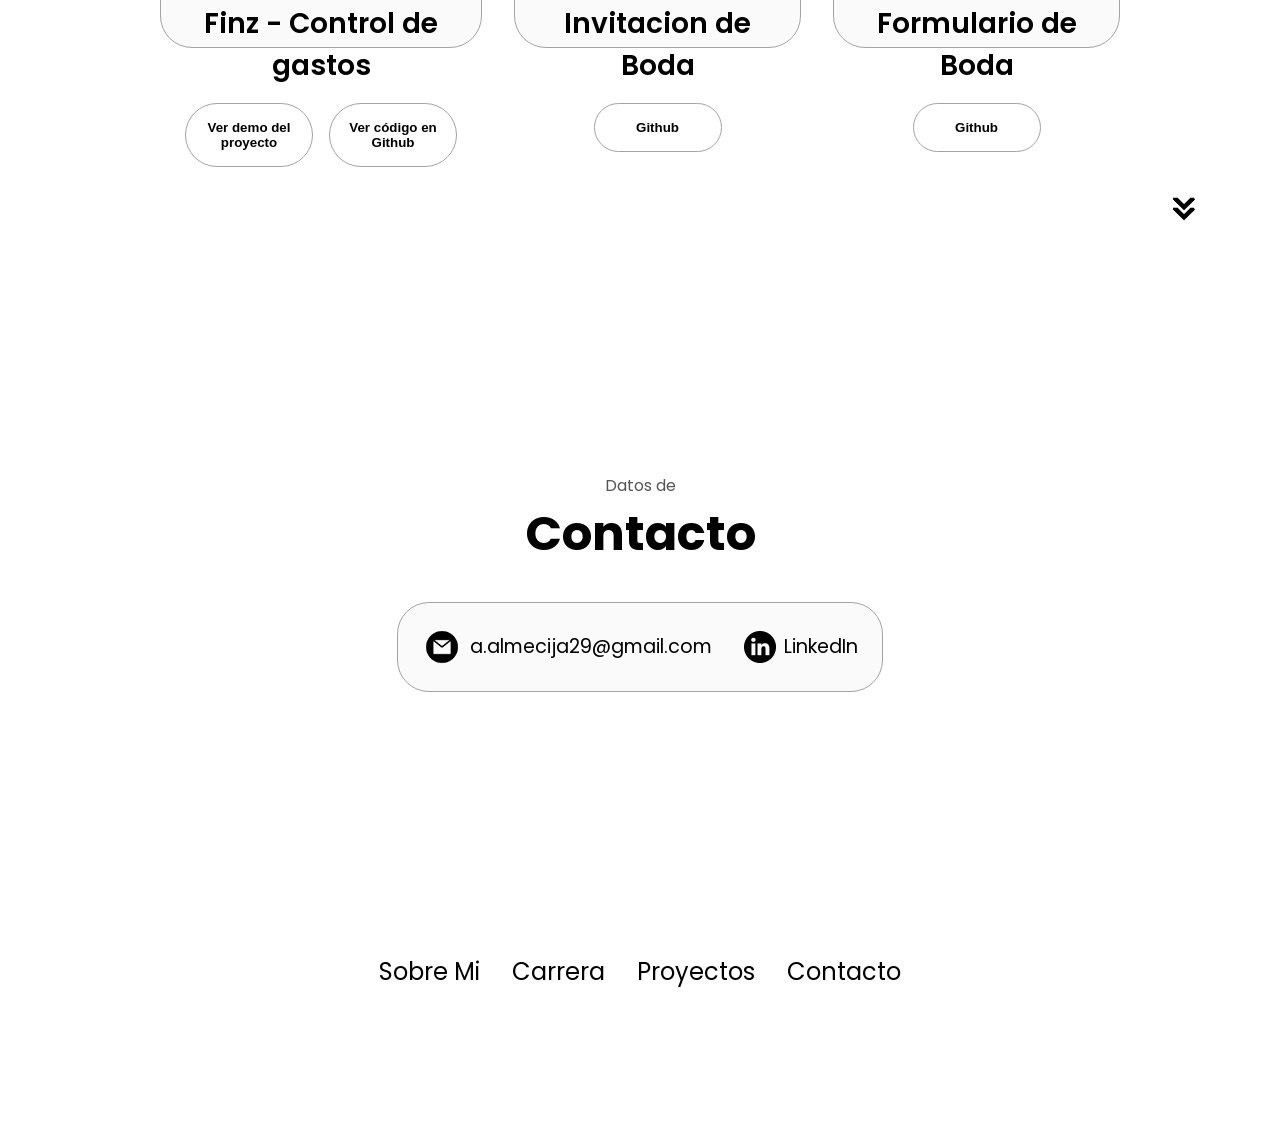
==== commit 4c6017be: "Implementa el diseño visual Diseña un sistema visual "ledger" para Control de Gastos: paleta, tipogr" ====
--- a/index.html
+++ b/index.html
@@ -10,7 +10,7 @@
 </head>
 <body>
 <nav id="desktop-nav">
-<div class="logo" id="logo-img"><img src="./assets/logoAlvaroAlme.1.svg"></div>
+<div class="logo" id="logo-img"><img src="./assets/logoAlvaroAlme.1.svg" id=""></div>
 <div>
 <ul class="nav-links">
 <li><a href="#about">Sobre Mi</a></li>
@@ -191,20 +191,12 @@
 <div class="experience-details-container">
 <div class="about-containers">
 <div class="details-container color-container">
-<img
-src="./assets/project-1.png"
-alt="Blackjack en Java"
-class="project-img"
-/>
-<h2 class="experience-sub-title project-title">Blackjack en Java</h2>
-<div class="btn-container">
-<button
-class="btn btn-color-2 project-btn"
-onclick="location.href='https://github.com/AlvaroAlme/proyecto-blackjack'"
->
-Github
-</button>
-</div>
+    <img src="./proyectos/control-de-gastos/assets/iconoFinz.png" alt="Finz -  Control de gastos" class="project-img"/>
+    <h2 class="experience-sub-title project-title">Finz - Control de gastos</h2>
+    <div class="btn-container">
+        <button class="btn btn-color-2 project-btn" onclick="location.href='https://AlvaroAlme.github.io/portfolio-alvaroalme/proyectos/control-de-gastos/'">Ver demo del proyecto</button>
+        <button class="btn btn-color-2 project-btn" onclick="location.href='https://github.com/AlvaroAlme/portfolio-alvaroalme/tree/main/proyectos/control-de-gastos'">Ver código en Github</button>
+    </div>
 </div>
 <div class="details-container color-container">
 <img
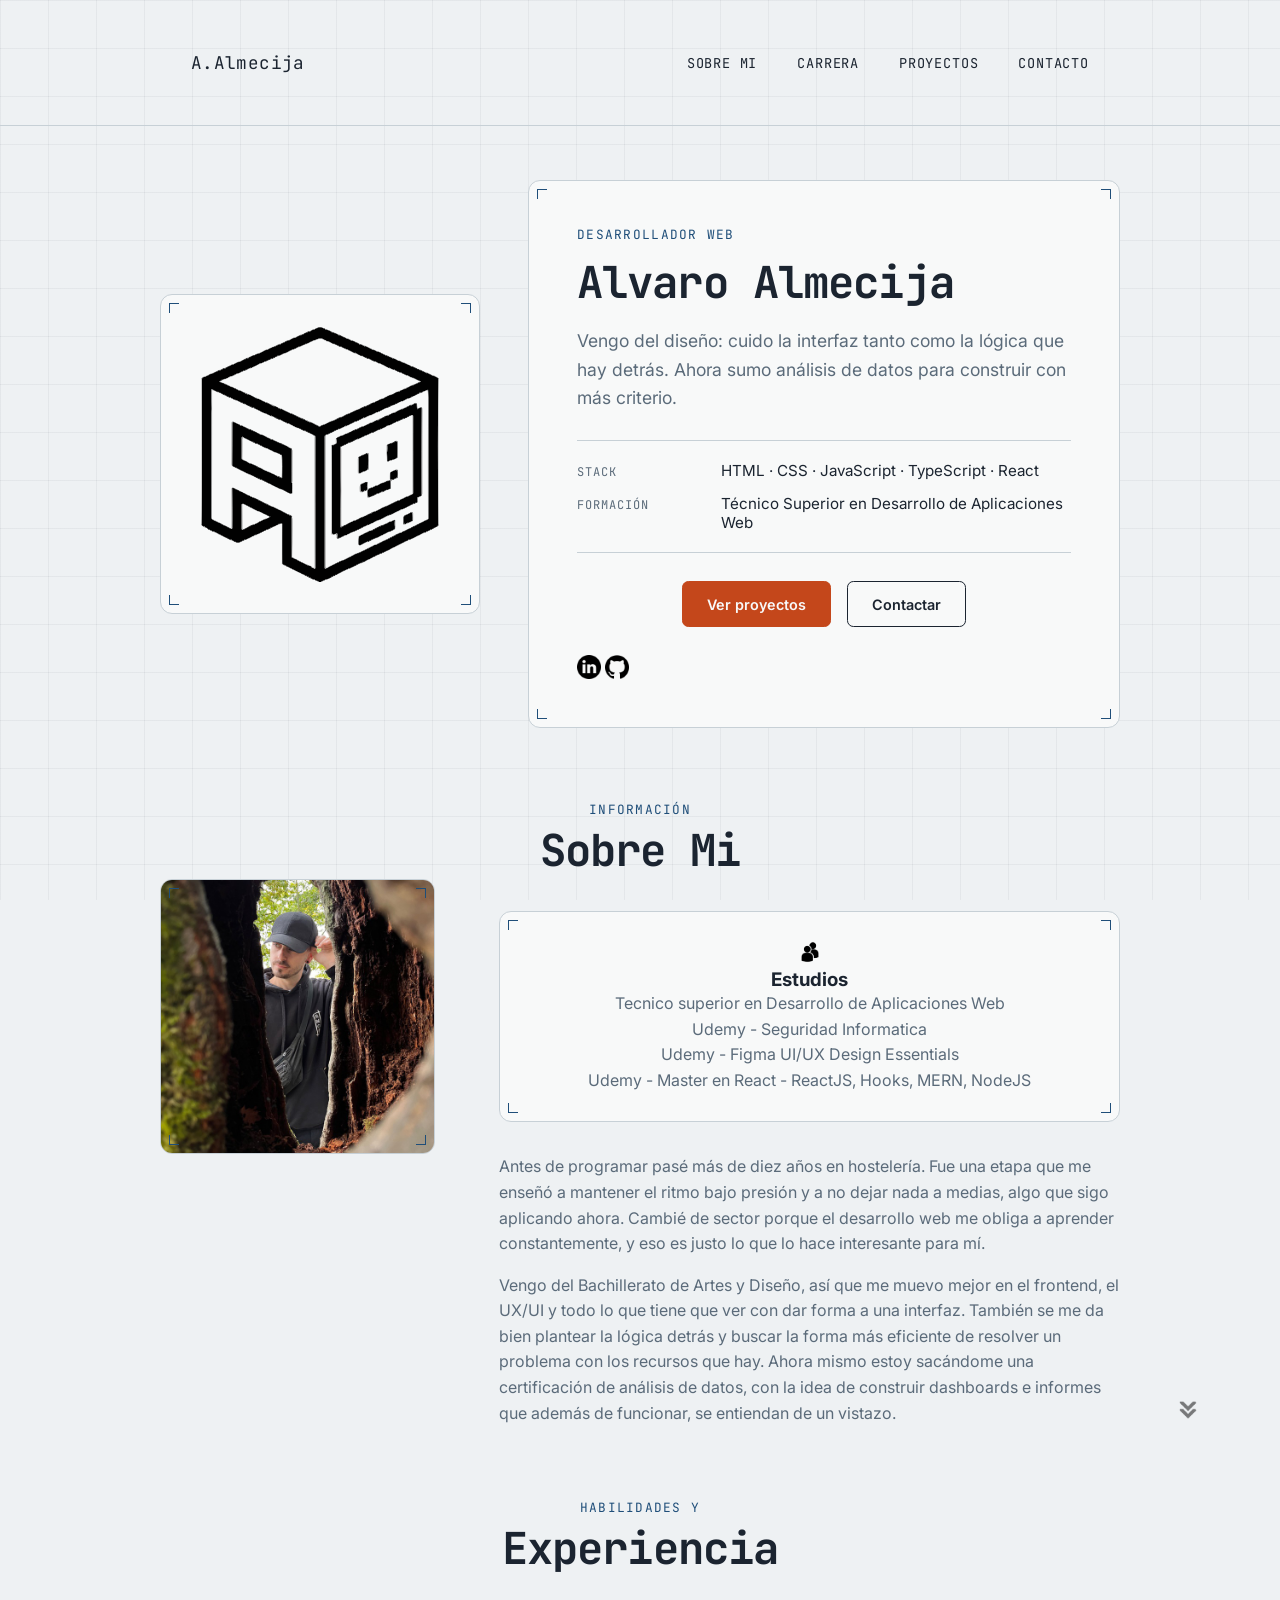
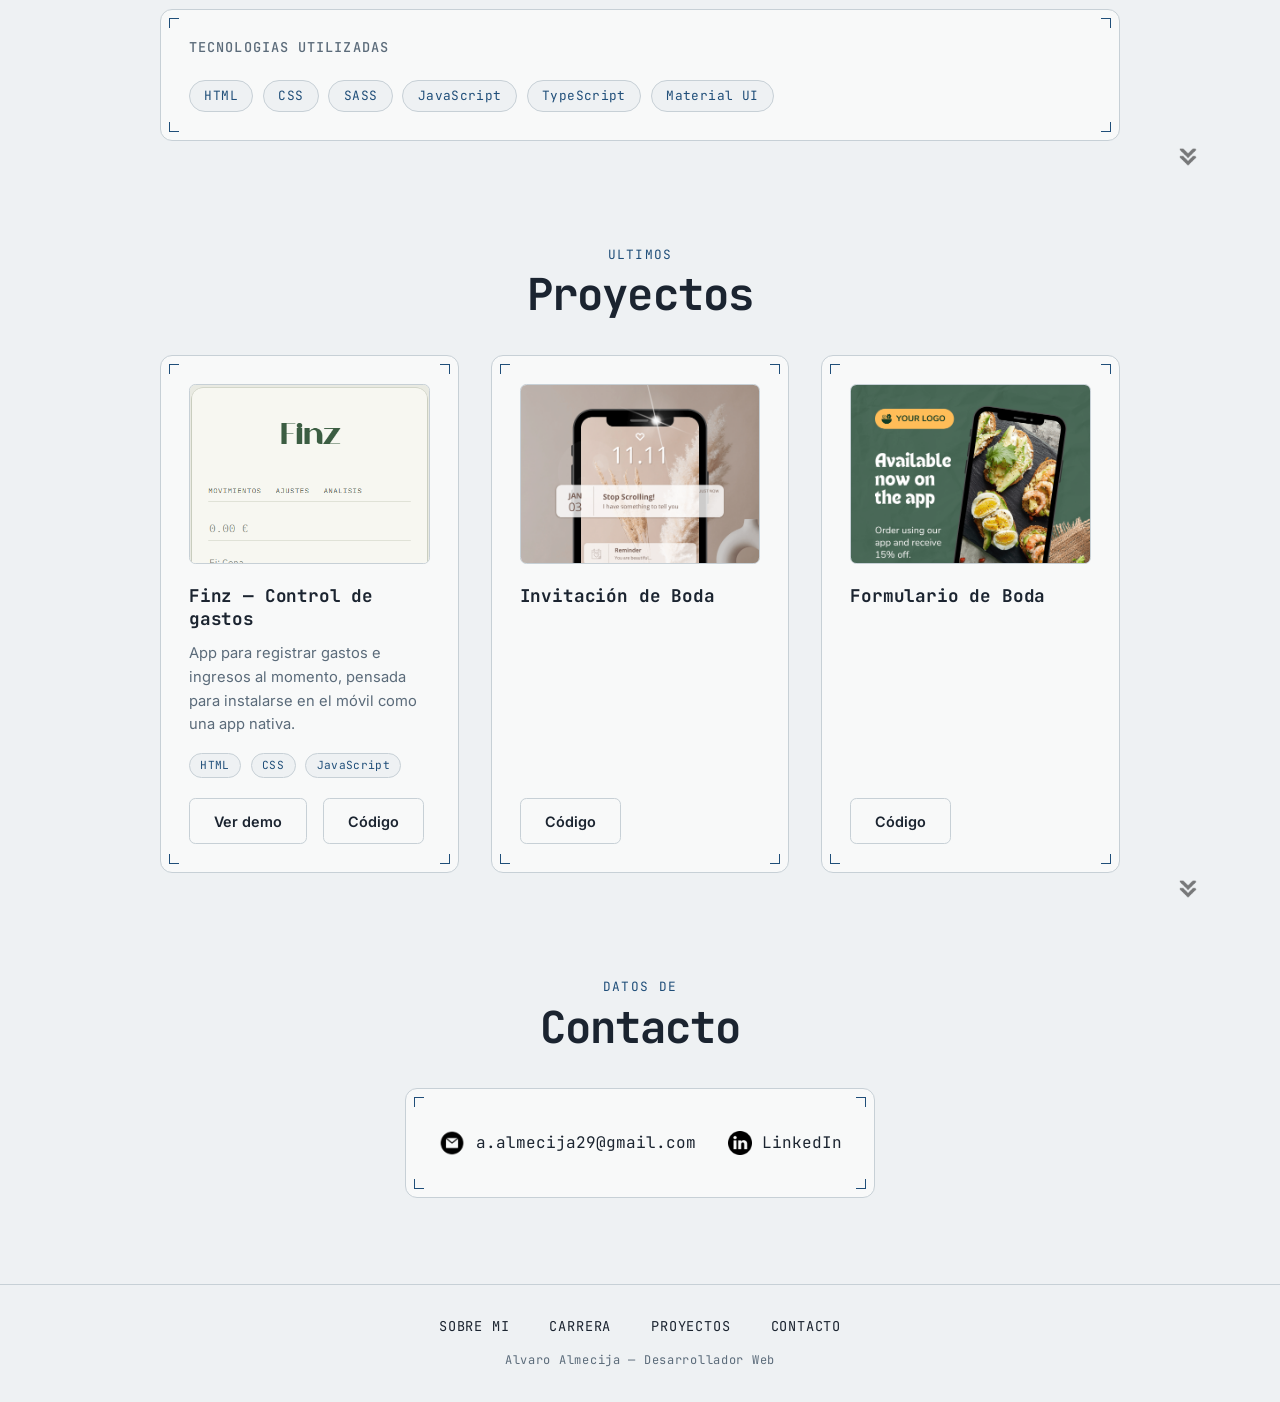
==== commit 7907a10b: "Añade edicion, borrado y fecha editable Funcionalidad (script.js / index.html): - Editar y borrar mo" ====
--- a/index.html
+++ b/index.html
@@ -4,13 +4,19 @@
 <meta charset="UTF-8" />
 <meta http-equiv="X-UA-Compatible" content="IE=edge" />
 <meta name="viewport" content="width=device-width, initial-scale=1.0" />
+<meta name="color-scheme" content="light" />
+<meta name="description" content="Alvaro Almecija — Desarrollador Web. Proyectos, experiencia y contacto." />
 <title>Alvaro Almecija - Portfolio</title>
+<link rel="icon" href="./assets/logoAlvaroAlme.1.svg" type="image/svg+xml" />
+<link rel="preconnect" href="https://fonts.googleapis.com" />
+<link rel="preconnect" href="https://fonts.gstatic.com" crossorigin />
+<link href="https://fonts.googleapis.com/css2?family=JetBrains+Mono:wght@400;500;700;800&family=Inter:wght@400;500;600;700&display=swap" rel="stylesheet" />
 <link rel="stylesheet" href="style.css" />
 <link rel="stylesheet" href="mediaqueries.css" />
 </head>
 <body>
 <nav id="desktop-nav">
-<div class="logo" id="logo-img"><img src="./assets/logoAlvaroAlme.1.svg" id=""></div>
+<div class="logo" id="logo-img">A.Almecija</div>
 <div>
 <ul class="nav-links">
 <li><a href="#about">Sobre Mi</a></li>
@@ -36,13 +42,34 @@
 </div>
 </div>
 </nav>
+
 <section id="profile">
-<div class="section__pic-container">
-<img src="./assets/imagoAlvaroAlme.svg" alt="Alvaro Almecija - foto de perfil" />
-</div>
-<div class="section__text">
+<div class="profile-grid">
+<div class="section__pic-container corner-marks">
+<span class="corner corner-tl"></span><span class="corner corner-tr"></span>
+<span class="corner corner-bl"></span><span class="corner corner-br"></span>
+<img src="./assets/imagoAlvaroAlme.svg" alt="Alvaro Almecija - marca personal" />
+</div>
+<div class="spec-panel corner-marks">
+<span class="corner corner-tl"></span><span class="corner corner-tr"></span>
+<span class="corner corner-bl"></span><span class="corner corner-br"></span>
+<p class="eyebrow">Desarrollador Web</p>
 <h1 class="title">Alvaro Almecija</h1>
-<p class="section__text__p2">Desarrollador Web</p>
+<p class="spec-lede">Vengo del diseño: cuido la interfaz tanto como la lógica que hay detrás. Ahora sumo análisis de datos para construir con más criterio.</p>
+<dl class="spec-fields">
+<div class="spec-field">
+<dt>Stack</dt>
+<dd>HTML · CSS · JavaScript · TypeScript · React</dd>
+</div>
+<div class="spec-field">
+<dt>Formación</dt>
+<dd>Técnico Superior en Desarrollo de Aplicaciones Web</dd>
+</div>
+</dl>
+<div class="btn-container hero-actions">
+<button class="btn btn-primary" onclick="location.href='./#projects'">Ver proyectos</button>
+<button class="btn btn-secondary" onclick="location.href='./#contact'">Contactar</button>
+</div>
 <div id="socials-container">
 <img
 src="./assets/linkedin.png"
@@ -58,12 +85,16 @@
 />
 </div>
 </div>
-</section>
+</div>
+</section>
+
 <section id="about">
-<p class="section__text__p1">Informacion</p>
-<h1 class="title">Sobre Mi</h1>
+<p class="section__text__p1">Información</p>
+<h2 class="title">Sobre Mi</h2>
 <div class="section-container">
-<div class="section__pic-container">
+<div class="section__pic-container corner-marks">
+<span class="corner corner-tl"></span><span class="corner corner-tr"></span>
+<span class="corner corner-bl"></span><span class="corner corner-br"></span>
 <img
 src="./assets/user.image.jpg"
 alt="Foto de perfil"
@@ -72,7 +103,9 @@
 </div>
 <div class="about-details-container">
 <div class="about-containers">
-<div class="details-container">
+<div class="details-container corner-marks">
+<span class="corner corner-tl"></span><span class="corner corner-tr"></span>
+<span class="corner corner-bl"></span><span class="corner corner-br"></span>
 <img
 src="./assets/education.png"
 alt="Education icon"
@@ -84,12 +117,19 @@
 </div>
 <div class="text-container">
 <p>
-Soy un desarrollador web apasionado por la creacion de aplicaciones
-web modernas y funcionales. Me encanta aprender nuevas tecnologias
-y mejorar mis habilidades constantemente. Siempre estoy buscando
-nuevos desafios y oportunidades para crecer en mi carrera.
-Me apasiona el diseno de interfaces y la experiencia del usuario, y me esfuerzo por
-crear aplicaciones que sean no solo funcionales, sino tambien atractivas y faciles de usar.
+Antes de programar pasé más de diez años en hostelería. Fue una etapa que me
+enseñó a mantener el ritmo bajo presión y a no dejar nada a medias, algo que
+sigo aplicando ahora. Cambié de sector porque el desarrollo web me obliga a
+aprender constantemente, y eso es justo lo que lo hace interesante para mí.
+</p>
+<p>
+Vengo del Bachillerato de Artes y Diseño, así que me muevo mejor en el
+frontend, el UX/UI y todo lo que tiene que ver con dar forma a una interfaz.
+También se me da bien plantear la lógica detrás y buscar la forma más
+eficiente de resolver un problema con los recursos que hay. Ahora mismo
+estoy sacándome una certificación de análisis de datos, con la idea de
+construir dashboards e informes que además de funcionar, se entiendan de
+un vistazo.
 </p>
 </div>
 </div>
@@ -101,80 +141,24 @@
 onclick="location.href='./#experience'"
 />
 </section>
+
 <section id="experience">
 <p class="section__text__p1">Habilidades y </p>
-<h1 class="title">Experiencia</h1>
+<h2 class="title">Experiencia</h2>
 <div class="experience-details-container">
 <div class="about-containers">
-<div class="details-container">
-<h2 class="experience-sub-title">Tecnologias Utilizadas</h2>
-<div class="article-container">
-<article>
-<img
-src="./assets/checkmark.png"
-alt="Experience icon"
-class="icon"
-/>
-<div>
-<h3>HTML</h3>
-<p></p>
-</div>
-</article>
-<article>
-<img
-src="./assets/checkmark.png"
-alt="Experience icon"
-class="icon"
-/>
-<div>
-<h3>CSS</h3>
-<p></p>
-</div>
-</article>
-<article>
-<img
-src="./assets/checkmark.png"
-alt="Experience icon"
-class="icon"
-/>
-<div>
-<h3>SASS</h3>
-<p></p>
-</div>
-</article>
-<article>
-<img
-src="./assets/checkmark.png"
-alt="Experience icon"
-class="icon"
-/>
-<div>
-<h3>JavaScript</h3>
-<p></p>
-</div>
-</article>
-<article>
-<img
-src="./assets/checkmark.png"
-alt="Experience icon"
-class="icon"
-/>
-<div>
-<h3>TypeScript</h3>
-<p></p>
-</div>
-</article>
-<article>
-<img
-src="./assets/checkmark.png"
-alt="Experience icon"
-class="icon"
-/>
-<div>
-<h3>Material UI</h3>
-<p></p>
-</div>
-</article>
+<div class="details-container corner-marks skills-panel">
+<span class="corner corner-tl"></span><span class="corner corner-tr"></span>
+<span class="corner corner-bl"></span><span class="corner corner-br"></span>
+<h3 class="experience-sub-title">Tecnologias Utilizadas</h3>
+<div class="tag-row">
+<span class="tag">HTML</span>
+<span class="tag">CSS</span>
+<span class="tag">SASS</span>
+<span class="tag">JavaScript</span>
+<span class="tag">TypeScript</span>
+<span class="tag">Material UI</span>
+</div>
 </div>
 </div>
 </div>
@@ -185,48 +169,67 @@
 onclick="location.href='./#projects'"
 />
 </section>
+
 <section id="projects">
 <p class="section__text__p1">Ultimos</p>
-<h1 class="title">Proyectos</h1>
+<h2 class="title">Proyectos</h2>
 <div class="experience-details-container">
-<div class="about-containers">
-<div class="details-container color-container">
-    <img src="./proyectos/control-de-gastos/assets/iconoFinz.png" alt="Finz -  Control de gastos" class="project-img"/>
-    <h2 class="experience-sub-title project-title">Finz - Control de gastos</h2>
-    <div class="btn-container">
-        <button class="btn btn-color-2 project-btn" onclick="location.href='https://AlvaroAlme.github.io/portfolio-alvaroalme/proyectos/control-de-gastos/'">Ver demo del proyecto</button>
-        <button class="btn btn-color-2 project-btn" onclick="location.href='https://github.com/AlvaroAlme/portfolio-alvaroalme/tree/main/proyectos/control-de-gastos'">Ver código en Github</button>
-    </div>
-</div>
-<div class="details-container color-container">
+<div class="about-containers project-grid">
+<div class="details-container color-container corner-marks project-card">
+<span class="corner corner-tl"></span><span class="corner corner-tr"></span>
+<span class="corner corner-bl"></span><span class="corner corner-br"></span>
+<div class="project-img-frame">
+<img src="./proyectos/control-de-gastos/assets/finz-preview.png" alt="Finz - Control de gastos, formulario y listado de movimientos" class="project-img"/>
+</div>
+<h3 class="experience-sub-title project-title">Finz — Control de gastos</h3>
+<p class="project-desc">App para registrar gastos e ingresos al momento, pensada para instalarse en el móvil como una app nativa.</p>
+<div class="tag-row project-tags">
+<span class="tag tag-data">HTML</span>
+<span class="tag tag-data">CSS</span>
+<span class="tag tag-data">JavaScript</span>
+</div>
+<div class="btn-container">
+<button class="btn btn-color-2 project-btn" onclick="location.href='https://AlvaroAlme.github.io/portfolio-alvaroalme/proyectos/control-de-gastos/'">Ver demo</button>
+<button class="btn btn-color-2 project-btn" onclick="location.href='https://github.com/AlvaroAlme/portfolio-alvaroalme/tree/main/proyectos/control-de-gastos'">Código</button>
+</div>
+</div>
+<div class="details-container color-container corner-marks project-card">
+<span class="corner corner-tl"></span><span class="corner corner-tr"></span>
+<span class="corner corner-bl"></span><span class="corner corner-br"></span>
+<div class="project-img-frame">
 <img
 src="./assets/project-2.png"
 alt="Invitacion de boda"
 class="project-img"
 />
-<h2 class="experience-sub-title project-title">Invitacion de Boda</h2>
+</div>
+<h3 class="experience-sub-title project-title">Invitación de Boda</h3>
 <div class="btn-container">
 <button
 class="btn btn-color-2 project-btn"
 onclick="location.href='https://github.com/AlvaroAlme/inviitaciones-boda-AnayAlvaro'"
 >
-Github
+Código
 </button>
 </div>
 </div>
-<div class="details-container color-container">
+<div class="details-container color-container corner-marks project-card">
+<span class="corner corner-tl"></span><span class="corner corner-tr"></span>
+<span class="corner corner-bl"></span><span class="corner corner-br"></span>
+<div class="project-img-frame">
 <img
 src="./assets/project-3.png"
 alt="Formulario de boda"
 class="project-img"
 />
-<h2 class="experience-sub-title project-title">Formulario de Boda</h2>
+</div>
+<h3 class="experience-sub-title project-title">Formulario de Boda</h3>
 <div class="btn-container">
 <button
 class="btn btn-color-2 project-btn"
 onclick="location.href='https://github.com/AlvaroAlme/formulario-boda'"
 >
-Github
+Código
 </button>
 </div>
 </div>
@@ -239,10 +242,13 @@
 onclick="location.href='./#contact'"
 />
 </section>
+
 <section id="contact">
 <p class="section__text__p1">Datos de</p>
-<h1 class="title">Contacto</h1>
-<div class="contact-info-upper-container">
+<h2 class="title">Contacto</h2>
+<div class="contact-info-upper-container corner-marks">
+<span class="corner corner-tl"></span><span class="corner corner-tr"></span>
+<span class="corner corner-bl"></span><span class="corner corner-br"></span>
 <div class="contact-info-container">
 <img
 src="./assets/email.png"
@@ -272,6 +278,7 @@
 </ul>
 </div>
 </nav>
+<p class="footer-note">Alvaro Almecija — Desarrollador Web</p>
 </footer>
 <script src="script.js"></script>
 </body>
--- a/style.css
+++ b/style.css
@@ -1,437 +1,718 @@
+/* ============================================================
+   ALVARO ALMECIJA — Portfolio
+   Dirección visual: "ficha técnica" — el cajetín de un plano de
+   ingeniería. Papel frío, tinta azul de plano, marcas de escuadra
+   en las esquinas de cada bloque, titulares en monoespaciada como
+   quien rotula una ficha técnica a máquina.
+   ============================================================ */
+
+:root {
+  --ground: #eef1f3;
+  --panel: #f8f9f9;
+  --ink: #1b2430;
+  --ink-soft: #5b6b7a;
+  --line: #c7d0d6;
+  --grid-line: rgba(27, 36, 48, 0.05);
+  --brand: #1f4e79;
+  --brand-dark: #163a5c;
+  --signal: #c4471b;
+  --signal-dark: #a03a16;
+
+  --font-display: "JetBrains Mono", "IBM Plex Mono", "Courier New", monospace;
+  --font-body: "Inter", "Segoe UI", sans-serif;
+  --font-data: "JetBrains Mono", "IBM Plex Mono", monospace;
+
+  --radius: 0.4rem;
+  --radius-lg: 0.75rem;
+  --corner: 10px;
+}
+
 /* GENERAL */
 
-@import url("https://fonts.googleapis.com/css2?family=Poppins:wght@300;400;500;600&display=swap");
-
 * {
-margin: 0;
-padding: 0;
+  margin: 0;
+  padding: 0;
+  box-sizing: border-box;
+}
+
+html {
+  scroll-behavior: smooth;
+  color-scheme: light;
 }
 
 body {
-font-family: "Poppins", sans-serif;
-}
-
-html {
-scroll-behavior: smooth;
+  font-family: var(--font-body);
+  background-color: var(--ground);
+  color: var(--ink);
+  background-image: linear-gradient(var(--grid-line) 1px, transparent 1px),
+    linear-gradient(90deg, var(--grid-line) 1px, transparent 1px);
+  background-size: 48px 48px;
+  background-attachment: fixed;
 }
 
 p {
-color: rgb(85, 85, 85);
-}
-
-/* TRANSITION */
+  color: var(--ink-soft);
+  line-height: 1.6;
+}
 
 a,
 .btn {
-transition: all 300ms ease;
+  transition: all 200ms ease;
+}
+
+::selection {
+  background: var(--brand);
+  color: var(--panel);
+}
+
+:focus-visible {
+  outline: 2px solid var(--brand);
+  outline-offset: 2px;
+}
+
+/* CORNER MARKS — la firma visual: escuadras de registro de plano
+   técnico en las esquinas de cada bloque destacado. */
+
+.corner-marks {
+  position: relative;
+}
+
+.corner {
+  position: absolute;
+  width: var(--corner);
+  height: var(--corner);
+  pointer-events: none;
+}
+
+.corner-tl {
+  top: 8px;
+  left: 8px;
+  border-top: 1.5px solid var(--brand);
+  border-left: 1.5px solid var(--brand);
+}
+
+.corner-tr {
+  top: 8px;
+  right: 8px;
+  border-top: 1.5px solid var(--brand);
+  border-right: 1.5px solid var(--brand);
+}
+
+.corner-bl {
+  bottom: 8px;
+  left: 8px;
+  border-bottom: 1.5px solid var(--brand);
+  border-left: 1.5px solid var(--brand);
+}
+
+.corner-br {
+  bottom: 8px;
+  right: 8px;
+  border-bottom: 1.5px solid var(--brand);
+  border-right: 1.5px solid var(--brand);
 }
 
 /* DESKTOP NAV */
 
 nav,
 .nav-links {
-display: flex;
+  display: flex;
 }
 
 nav {
-justify-content: space-around;
-align-items: center;
-height: 17vh;
+  justify-content: space-around;
+  align-items: center;
+  height: 14vh;
+  border-bottom: 1px solid var(--line);
 }
 
 .nav-links {
-gap: 2rem;
-list-style: none;
-font-size: 1.5rem;
+  gap: 2.5rem;
+  list-style: none;
+  font-family: var(--font-data);
+  font-size: 0.85rem;
+  letter-spacing: 0.06em;
+  text-transform: uppercase;
 }
 
 a {
-color: black;
-text-decoration: none;
-text-decoration-color: white;
-}
-
-a:hover {
-color: grey;
-text-decoration: underline;
-text-underline-offset: 1rem;
-text-decoration-color: rgb(181, 181, 181);
+  color: var(--ink);
+  text-decoration: none;
+}
+
+.nav-links a {
+  position: relative;
+  padding-bottom: 0.3rem;
+}
+
+.nav-links a::after {
+  content: "";
+  position: absolute;
+  left: 0;
+  bottom: 0;
+  width: 0;
+  height: 1.5px;
+  background: var(--brand);
+  transition: width 200ms ease;
+}
+
+.nav-links a:hover {
+  color: var(--brand);
+}
+
+.nav-links a:hover::after {
+  width: 100%;
 }
 
 .logo {
-font-size: 2rem;
+  font-family: var(--font-data);
+  font-size: 1.1rem;
+  letter-spacing: 0.02em;
 }
 
 .logo:hover {
-cursor: default;
-}
-
-#logo-img img {
-height: 200px;
-width: auto;
+  cursor: default;
 }
 
 /* HAMBURGER MENU */
 
 #hamburger-nav {
-display: none;
+  display: none;
 }
 
 .hamburger-menu {
-position: relative;
-display: inline-block;
+  position: relative;
+  display: inline-block;
 }
 
 .hamburger-icon {
-display: flex;
-flex-direction: column;
-justify-content: space-between;
-height: 24px;
-width: 30px;
-cursor: pointer;
+  display: flex;
+  flex-direction: column;
+  justify-content: space-between;
+  height: 20px;
+  width: 28px;
+  cursor: pointer;
 }
 
 .hamburger-icon span {
-width: 100%;
-height: 2px;
-background-color: black;
-transition: all 0.3s ease-in-out;
+  width: 100%;
+  height: 2px;
+  background-color: var(--ink);
+  transition: all 0.3s ease-in-out;
 }
 
 .menu-links {
-position: absolute;
-top: 100%;
-right: 0;
-background-color: white;
-width: fit-content;
-max-height: 0;
-overflow: hidden;
-transition: all 0.3s ease-in-out;
+  position: absolute;
+  top: 100%;
+  right: 0;
+  background-color: var(--panel);
+  border: 1px solid transparent;
+  border-radius: var(--radius);
+  width: fit-content;
+  max-height: 0;
+  overflow: hidden;
+  transition: max-height 0.3s ease-in-out, border-color 0.3s ease-in-out;
+  z-index: 10;
+}
+
+.menu-links.open {
+  border-color: var(--line);
 }
 
 .menu-links a {
-display: block;
-padding: 10px;
-text-align: center;
-font-size: 1.5rem;
-color: black;
-text-decoration: none;
-transition: all 0.3s ease-in-out;
+  display: block;
+  padding: 0.75rem 1.25rem;
+  text-align: center;
+  font-family: var(--font-data);
+  font-size: 0.85rem;
+  letter-spacing: 0.06em;
+  text-transform: uppercase;
+  color: var(--ink);
+  text-decoration: none;
+  transition: all 0.2s ease-in-out;
+}
+
+.menu-links a:hover {
+  color: var(--brand);
+  background: var(--ground);
 }
 
 .menu-links li {
-list-style: none;
+  list-style: none;
 }
 
 .menu-links.open {
-max-height: 300px;
+  max-height: 300px;
 }
 
 .hamburger-icon.open span:first-child {
-transform: rotate(45deg) translate(10px, 5px);
+  transform: rotate(45deg) translate(6px, 6px);
 }
 
 .hamburger-icon.open span:nth-child(2) {
-opacity: 0;
+  opacity: 0;
 }
 
 .hamburger-icon.open span:last-child {
-transform: rotate(-45deg) translate(10px, -5px);
-}
-
-.hamburger-icon span:first-child {
-transform: none;
-}
-
-.hamburger-icon span:first-child {
-opacity: 1;
-}
-
-.hamburger-icon span:first-child {
-transform: none;
+  transform: rotate(-45deg) translate(6px, -6px);
 }
 
 /* SECTIONS */
 
 section {
-padding-top: 4vh;
-height: 96vh;
-margin: 0 10rem;
-box-sizing: border-box;
-min-height: fit-content;
+  padding-top: 4vh;
+  margin: 0 10rem;
+  box-sizing: border-box;
+  min-height: fit-content;
 }
 
 .section-container {
-display: flex;
-}
-
-/* PROFILE SECTION */
+  display: flex;
+}
+
+.eyebrow {
+  font-family: var(--font-data);
+  font-size: 0.8rem;
+  letter-spacing: 0.1em;
+  text-transform: uppercase;
+  color: var(--brand);
+  margin-bottom: 0.5rem;
+}
+
+.section__text__p1 {
+  font-family: var(--font-data);
+  font-size: 0.8rem;
+  letter-spacing: 0.1em;
+  text-transform: uppercase;
+  color: var(--brand);
+  text-align: center;
+}
+
+.title {
+  font-family: var(--font-display);
+  font-weight: 700;
+  font-size: 2.75rem;
+  letter-spacing: -0.02em;
+  text-align: center;
+  color: var(--ink);
+}
+
+#profile .title,
+.spec-panel .title {
+  text-align: left;
+}
+
+/* PROFILE / HERO */
 
 #profile {
-display: flex;
-justify-content: center;
-gap: 5rem;
-height: 80vh;
-}
-
-.section__pic-container {
-display: flex;
-height: 400px;
-width: 400px;
-margin: auto 0;
-}
-
-.section__text {
-align-self: center;
-text-align: center;
-}
-
-.section__text p {
-font-weight: 600;
-}
-
-.section__text__p1 {
-text-align: center;
-}
-
-.section__text__p2 {
-font-size: 1.75rem;
-margin-bottom: 1rem;
-}
-
-.title {
-font-size: 3rem;
-text-align: center;
-}
-
-#socials-container {
-display: flex;
-justify-content: center;
-margin-top: 1rem;
-gap: 1rem;
+  display: flex;
+  align-items: center;
+  justify-content: center;
+  padding-top: 6vh;
+  min-height: 88vh;
+}
+
+.profile-grid {
+  display: flex;
+  align-items: stretch;
+  gap: 3rem;
+  width: 100%;
+}
+
+#profile .section__pic-container {
+  display: flex;
+  align-items: center;
+  justify-content: center;
+  width: 320px;
+  height: 320px;
+  flex-shrink: 0;
+  margin: auto 0;
+  background: var(--panel);
+  border: 1px solid var(--line);
+  border-radius: var(--radius-lg);
+  padding: 2.5rem;
+}
+
+#profile .section__pic-container img {
+  width: 100%;
+  height: auto;
+}
+
+.spec-panel {
+  flex: 1;
+  background: var(--panel);
+  border: 1px solid var(--line);
+  border-radius: var(--radius-lg);
+  padding: 2.75rem 3rem;
+}
+
+.spec-lede {
+  font-size: 1.1rem;
+  color: var(--ink-soft);
+  margin: 1rem 0 1.75rem;
+  max-width: 34rem;
+}
+
+.spec-fields {
+  display: flex;
+  flex-direction: column;
+  gap: 0.9rem;
+  border-top: 1px solid var(--line);
+  border-bottom: 1px solid var(--line);
+  padding: 1.25rem 0;
+  margin-bottom: 1.75rem;
+}
+
+.spec-field {
+  display: grid;
+  grid-template-columns: 8rem 1fr;
+  gap: 1rem;
+  align-items: baseline;
+}
+
+.spec-field dt {
+  font-family: var(--font-data);
+  font-size: 0.75rem;
+  letter-spacing: 0.08em;
+  text-transform: uppercase;
+  color: var(--ink-soft);
+}
+
+.spec-field dd {
+  font-size: 0.95rem;
+  color: var(--ink);
+}
+
+.hero-actions {
+  justify-content: flex-start;
+  margin-bottom: 1.75rem;
+}
+
+#profile #socials-container {
+  justify-content: flex-start;
+  margin-top: 0;
 }
 
 /* ICONS */
 
 .icon {
-cursor: pointer;
-height: 2rem;
+  cursor: pointer;
+  height: 1.5rem;
+}
+
+article .icon {
+  cursor: default;
 }
 
 /* BUTTONS */
 
 .btn-container {
-display: flex;
-justify-content: center;
-gap: 1rem;
+  display: flex;
+  justify-content: center;
+  gap: 1rem;
 }
 
 .btn {
-font-weight: 600;
-transition: all 300ms ease;
-padding: 1rem;
-width: 8rem;
-border-radius: 2rem;
-}
-
-.btn-color-1,
+  font-family: var(--font-body);
+  font-weight: 600;
+  font-size: 0.9rem;
+  padding: 0.85rem 1.5rem;
+  border-radius: var(--radius);
+  border: 1px solid var(--ink);
+  cursor: pointer;
+  background: none;
+  color: var(--ink);
+}
+
+.btn:hover {
+  cursor: pointer;
+}
+
+.btn-primary {
+  background: var(--signal);
+  border-color: var(--signal);
+  color: var(--panel);
+}
+
+.btn-primary:hover {
+  background: var(--signal-dark);
+  border-color: var(--signal-dark);
+}
+
+.btn-secondary {
+  background: transparent;
+  border-color: var(--ink);
+  color: var(--ink);
+}
+
+.btn-secondary:hover {
+  background: var(--ink);
+  color: var(--panel);
+}
+
 .btn-color-2 {
-border: rgb(53, 53, 53) 0.1rem solid;
-}
-
-.btn-color-1:hover,
+  background: none;
+  border-color: var(--line);
+  color: var(--ink);
+}
+
 .btn-color-2:hover {
-cursor: pointer;
-}
-
-.btn-color-1,
-.btn-color-2:hover {
-background: rgb(53, 53, 53);
-color: white;
-}
-
-.btn-color-1:hover {
-background: rgb(0, 0, 0);
-}
-
-.btn-color-2 {
-background: none;
-}
-
-.btn-color-2:hover {
-border: rgb(255, 255, 255) 0.1rem solid;
-}
-
-.btn-container {
-gap: 1rem;
+  border-color: var(--brand);
+  color: var(--brand);
 }
 
 /* ABOUT SECTION */
 
 #about {
-position: relative;
+  position: relative;
+  padding-bottom: 4vh;
 }
 
 .about-containers {
-gap: 2rem;
-margin-bottom: 2rem;
-margin-top: 2rem;
+  gap: 2rem;
+  margin-bottom: 2rem;
+  margin-top: 2rem;
 }
 
 .about-details-container {
-justify-content: center;
-flex-direction: column;
+  justify-content: center;
+  flex-direction: column;
+}
+
+.text-container {
+  display: flex;
+  flex-direction: column;
+  gap: 1rem;
 }
 
 .about-containers,
 .about-details-container {
-display: flex;
+  display: flex;
+}
+
+#about .section__pic-container {
+  border-radius: var(--radius-lg);
+  overflow: hidden;
+  border: 1px solid var(--line);
+  height: fit-content;
+  width: 275px;
+  flex-shrink: 0;
 }
 
 .about-pic {
-border-radius: 2rem;
+  display: block;
+  width: 100%;
+  height: auto;
 }
 
 .arrow {
-position: absolute;
-right: -5rem;
-bottom: 2.5rem;
+  position: absolute;
+  right: -5rem;
+  bottom: 2.5rem;
+  opacity: 0.5;
+}
+
+.arrow:hover {
+  opacity: 1;
 }
 
 .details-container {
-padding: 1.5rem;
-flex: 1;
-background: white;
-border-radius: 2rem;
-border: rgb(53, 53, 53) 0.1rem solid;
-border-color: rgb(163, 163, 163);
-text-align: center;
+  padding: 1.75rem;
+  flex: 1;
+  background: var(--panel);
+  border-radius: var(--radius-lg);
+  border: 1px solid var(--line);
+  text-align: center;
 }
 
 .section-container {
-gap: 4rem;
-height: 80%;
-}
-
-.section__pic-container {
-height: 400px;
-width: 400px;
-margin: auto 0;
+  gap: 4rem;
 }
 
 /* EXPERIENCE SECTION */
 
 #experience {
-position: relative;
+  position: relative;
+  padding-bottom: 4vh;
 }
 
 .experience-sub-title {
-color: rgb(85, 85, 85);
-font-weight: 600;
-font-size: 1.75rem;
-margin-bottom: 2rem;
+  font-family: var(--font-data);
+  color: var(--ink-soft);
+  font-weight: 500;
+  font-size: 0.85rem;
+  letter-spacing: 0.08em;
+  text-transform: uppercase;
+  margin-bottom: 1.5rem;
 }
 
 .experience-details-container {
-display: flex;
-justify-content: center;
-flex-direction: column;
-}
-
-.article-container {
-display: flex;
-text-align: initial;
-flex-wrap: wrap;
-flex-direction: row;
-gap: 2.5rem;
-justify-content: space-around;
-}
-
-article {
-display: flex;
-width: 10rem;
-justify-content: space-around;
-gap: 0.5rem;
-}
-
-article .icon {
-cursor: default;
+  display: flex;
+  justify-content: center;
+  flex-direction: column;
+}
+
+.skills-panel {
+  text-align: left;
+}
+
+.skills-panel .experience-sub-title {
+  text-align: left;
+}
+
+.tag-row {
+  display: flex;
+  flex-wrap: wrap;
+  gap: 0.6rem;
+}
+
+.tag {
+  font-family: var(--font-data);
+  font-size: 0.8rem;
+  letter-spacing: 0.03em;
+  color: var(--brand);
+  background: var(--ground);
+  border: 1px solid var(--line);
+  border-radius: 999px;
+  padding: 0.4rem 0.9rem;
 }
 
 /* PROJECTS SECTION */
 
 #projects {
-position: relative;
+  position: relative;
+  padding-bottom: 4vh;
 }
 
 .color-container {
-border-color: rgb(163, 163, 163);
-background: rgb(250, 250, 250);
+  border-color: var(--line);
+  background: var(--panel);
+}
+
+.project-grid {
+  align-items: stretch;
+  flex-wrap: wrap;
+}
+
+.project-card {
+  display: flex;
+  flex-direction: column;
+  text-align: left;
+  min-width: 260px;
+}
+
+.project-img-frame {
+  aspect-ratio: 4 / 3;
+  border-radius: var(--radius);
+  overflow: hidden;
+  border: 1px solid var(--line);
+  margin-bottom: 1.25rem;
+  background: var(--ground);
 }
 
 .project-img {
-border-radius: 2rem;
-width: 90%;
-height: 90%;
+  width: 100%;
+  height: 100%;
+  object-fit: cover;
+  object-position: top center;
+  display: block;
 }
 
 .project-title {
-margin: 1rem;
-color: black;
+  margin: 0 0 0.75rem;
+  color: var(--ink);
+  font-family: var(--font-display);
+  font-weight: 700;
+  font-size: 1.1rem;
+  letter-spacing: -0.01em;
+  text-transform: none;
+}
+
+.project-desc {
+  font-size: 0.92rem;
+  margin-bottom: 1rem;
+}
+
+.project-tags {
+  margin-bottom: 1.25rem;
+}
+
+.tag-data {
+  font-size: 0.7rem;
+  padding: 0.3rem 0.65rem;
+}
+
+.project-card .btn-container {
+  justify-content: flex-start;
+  margin-top: auto;
 }
 
 .project-btn {
-color: black;
-border-color: rgb(163, 163, 163);
+  color: var(--ink);
 }
 
 /* CONTACT */
 
 #contact {
-display: flex;
-justify-content: center;
-flex-direction: column;
-height: 70vh;
+  display: flex;
+  justify-content: center;
+  flex-direction: column;
+  padding-bottom: 6vh;
 }
 
 .contact-info-upper-container {
-display: flex;
-justify-content: center;
-border-radius: 2rem;
-border: rgb(53, 53, 53) 0.1rem solid;
-border-color: rgb(163, 163, 163);
-background: rgb(250, 250, 250);
-margin: 2rem auto;
-padding: 0.5rem;
+  display: flex;
+  justify-content: center;
+  border-radius: var(--radius-lg);
+  border: 1px solid var(--line);
+  background: var(--panel);
+  margin: 2rem auto;
+  padding: 1.5rem 1rem;
 }
 
 .contact-info-container {
-display: flex;
-align-items: center;
-justify-content: center;
-gap: 0.5rem;
-margin: 1rem;
-}
-
-.contact-info-container p {
-font-size: larger;
+  display: flex;
+  align-items: center;
+  justify-content: center;
+  gap: 0.6rem;
+  margin: 1rem;
+}
+
+.contact-info-container p a {
+  font-family: var(--font-data);
+  font-size: 1rem;
+  color: var(--ink);
+}
+
+.contact-info-container p a:hover {
+  color: var(--brand);
 }
 
 .contact-icon {
-cursor: default;
+  cursor: default;
 }
 
 .email-icon {
-height: 2.5rem;
+  height: 1.75rem;
 }
 
 /* FOOTER SECTION */
 
 footer {
-height: 26vh;
-margin: 0 1rem;
-}
-
-footer p {
-text-align: center;
-}
+  border-top: 1px solid var(--line);
+  padding: 2rem 1rem;
+}
+
+footer nav {
+  height: fit-content;
+  border-bottom: none;
+}
+
+.footer-note {
+  text-align: center;
+  font-family: var(--font-data);
+  font-size: 0.75rem;
+  letter-spacing: 0.06em;
+  color: var(--ink-soft);
+  margin-top: 1rem;
+}
--- a/mediaqueries.css
+++ b/mediaqueries.css
@@ -0,0 +1,143 @@
+@media screen and (max-width: 1400px) {
+  #profile {
+    min-height: unset;
+    padding-bottom: 4vh;
+  }
+  .about-containers {
+    flex-wrap: wrap;
+  }
+  #contact,
+  #projects {
+    height: fit-content;
+  }
+}
+
+@media screen and (max-width: 1200px) {
+  #desktop-nav {
+    display: none;
+  }
+  #hamburger-nav {
+    display: flex;
+  }
+  #experience,
+  .experience-details-container {
+    margin-top: 2rem;
+  }
+  .profile-grid {
+    flex-direction: column;
+  }
+  #profile .section__pic-container {
+    width: 220px;
+    height: 220px;
+    margin: 0 auto 2rem;
+    padding: 1.5rem;
+  }
+  #profile .title,
+  .spec-panel .title {
+    text-align: center;
+  }
+  .eyebrow,
+  .spec-lede {
+    text-align: center;
+  }
+  .spec-lede {
+    max-width: none;
+  }
+  .hero-actions,
+  #profile #socials-container {
+    justify-content: center;
+  }
+  .arrow {
+    display: none;
+  }
+  section,
+  .section-container {
+    height: fit-content;
+  }
+  section {
+    margin: 0 5%;
+  }
+  #about .section-container {
+    flex-direction: column;
+    align-items: center;
+  }
+  #about .section__pic-container {
+    margin: 0 auto 2rem;
+  }
+  .about-containers {
+    margin-top: 0;
+  }
+  .project-grid {
+    justify-content: center;
+  }
+}
+
+@media screen and (max-width: 600px) {
+  #contact,
+  footer {
+    height: fit-content;
+  }
+  #profile {
+    padding-top: 4vh;
+  }
+  footer nav {
+    height: fit-content;
+    margin-bottom: 0.5rem;
+  }
+  .about-containers,
+  .contact-info-upper-container,
+  .btn-container {
+    flex-wrap: wrap;
+  }
+  .contact-info-container {
+    margin: 0;
+  }
+  .contact-info-container p a,
+  .nav-links li a {
+    font-size: 0.85rem;
+  }
+  .experience-sub-title {
+    font-size: 0.8rem;
+  }
+  .logo {
+    font-size: 1.1rem;
+  }
+  .nav-links {
+    flex-direction: column;
+    gap: 0.5rem;
+    text-align: center;
+  }
+  #profile .section__pic-container {
+    width: 60vw;
+    height: 60vw;
+  }
+  .spec-panel {
+    padding: 2rem 1.5rem;
+  }
+  .spec-field {
+    grid-template-columns: 1fr;
+    gap: 0.2rem;
+  }
+  .spec-lede {
+    font-size: 1rem;
+  }
+  .title {
+    font-size: 2rem;
+  }
+  .text-container {
+    text-align: justify;
+  }
+  .hero-actions .btn,
+  .project-card .btn-container .btn {
+    width: 100%;
+  }
+  .hero-actions {
+    flex-wrap: wrap;
+  }
+  .project-grid {
+    flex-direction: column;
+  }
+  .project-card {
+    min-width: 0;
+  }
+}
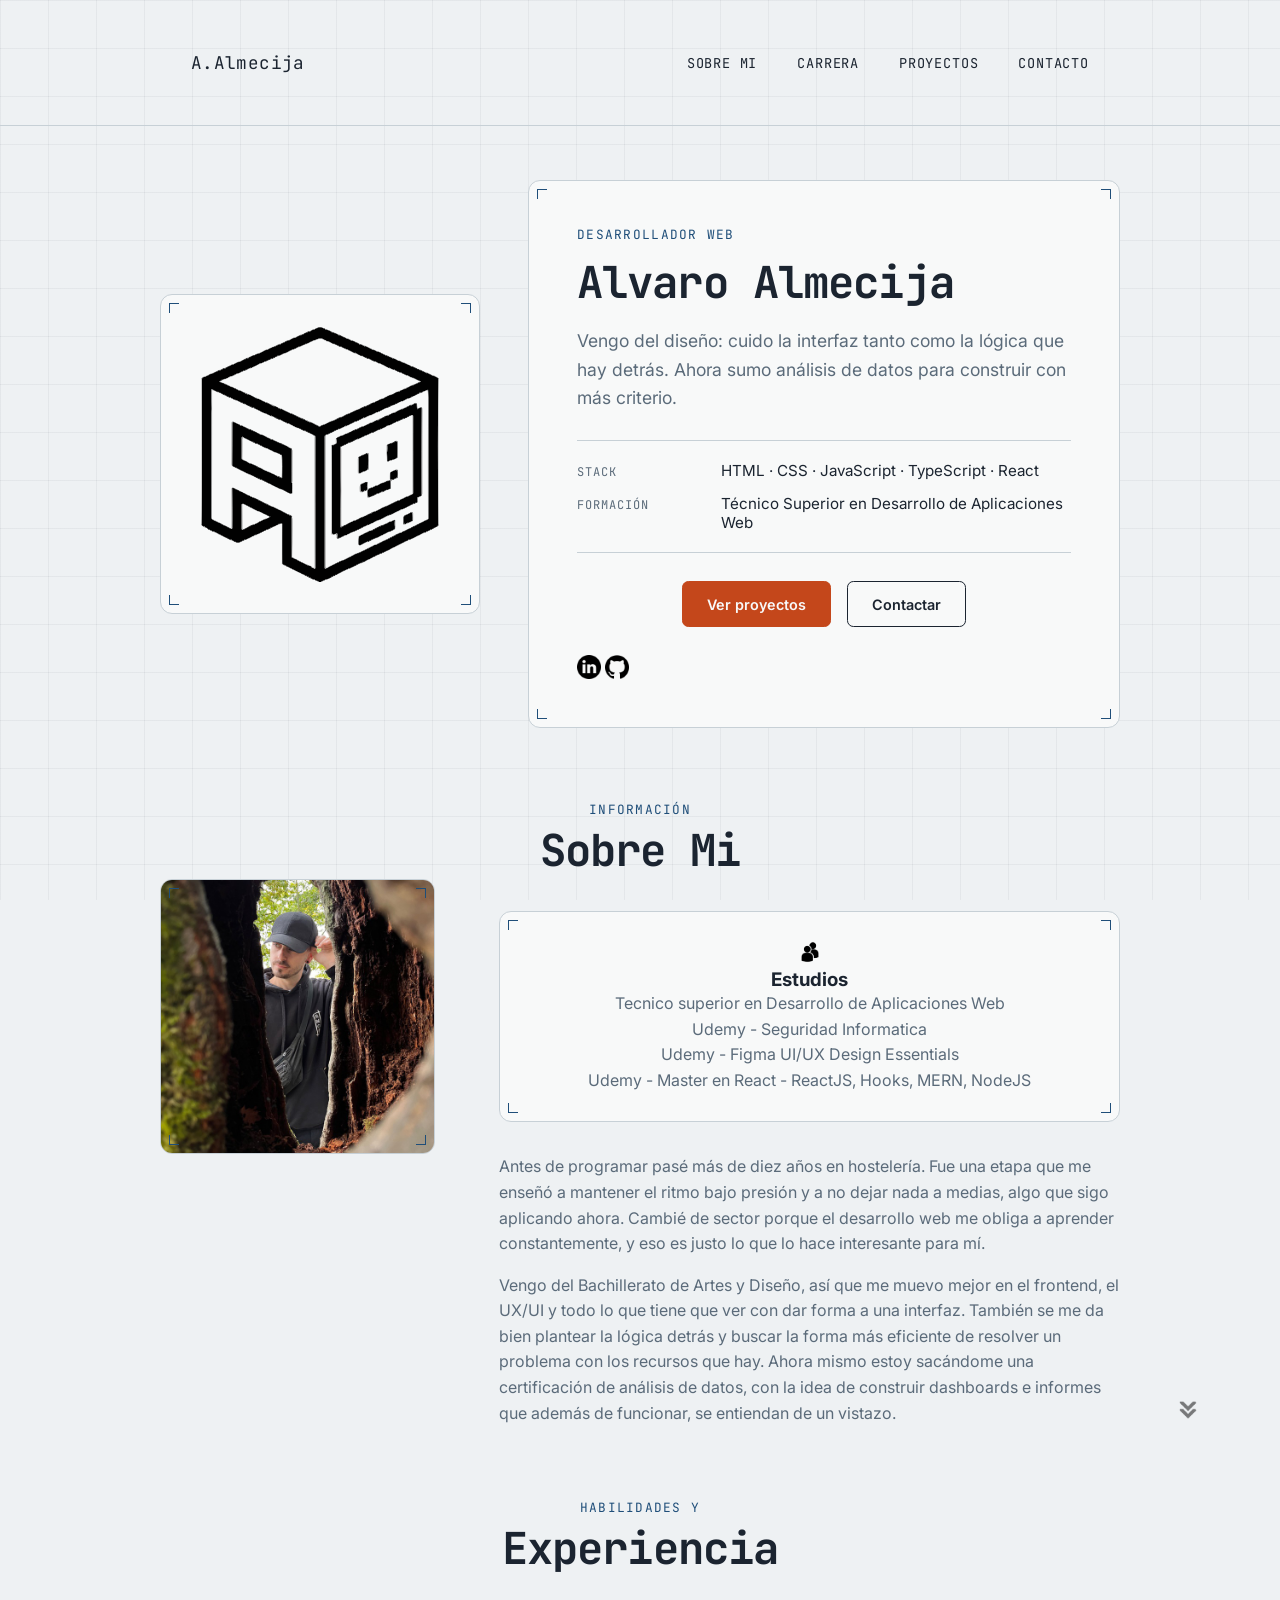
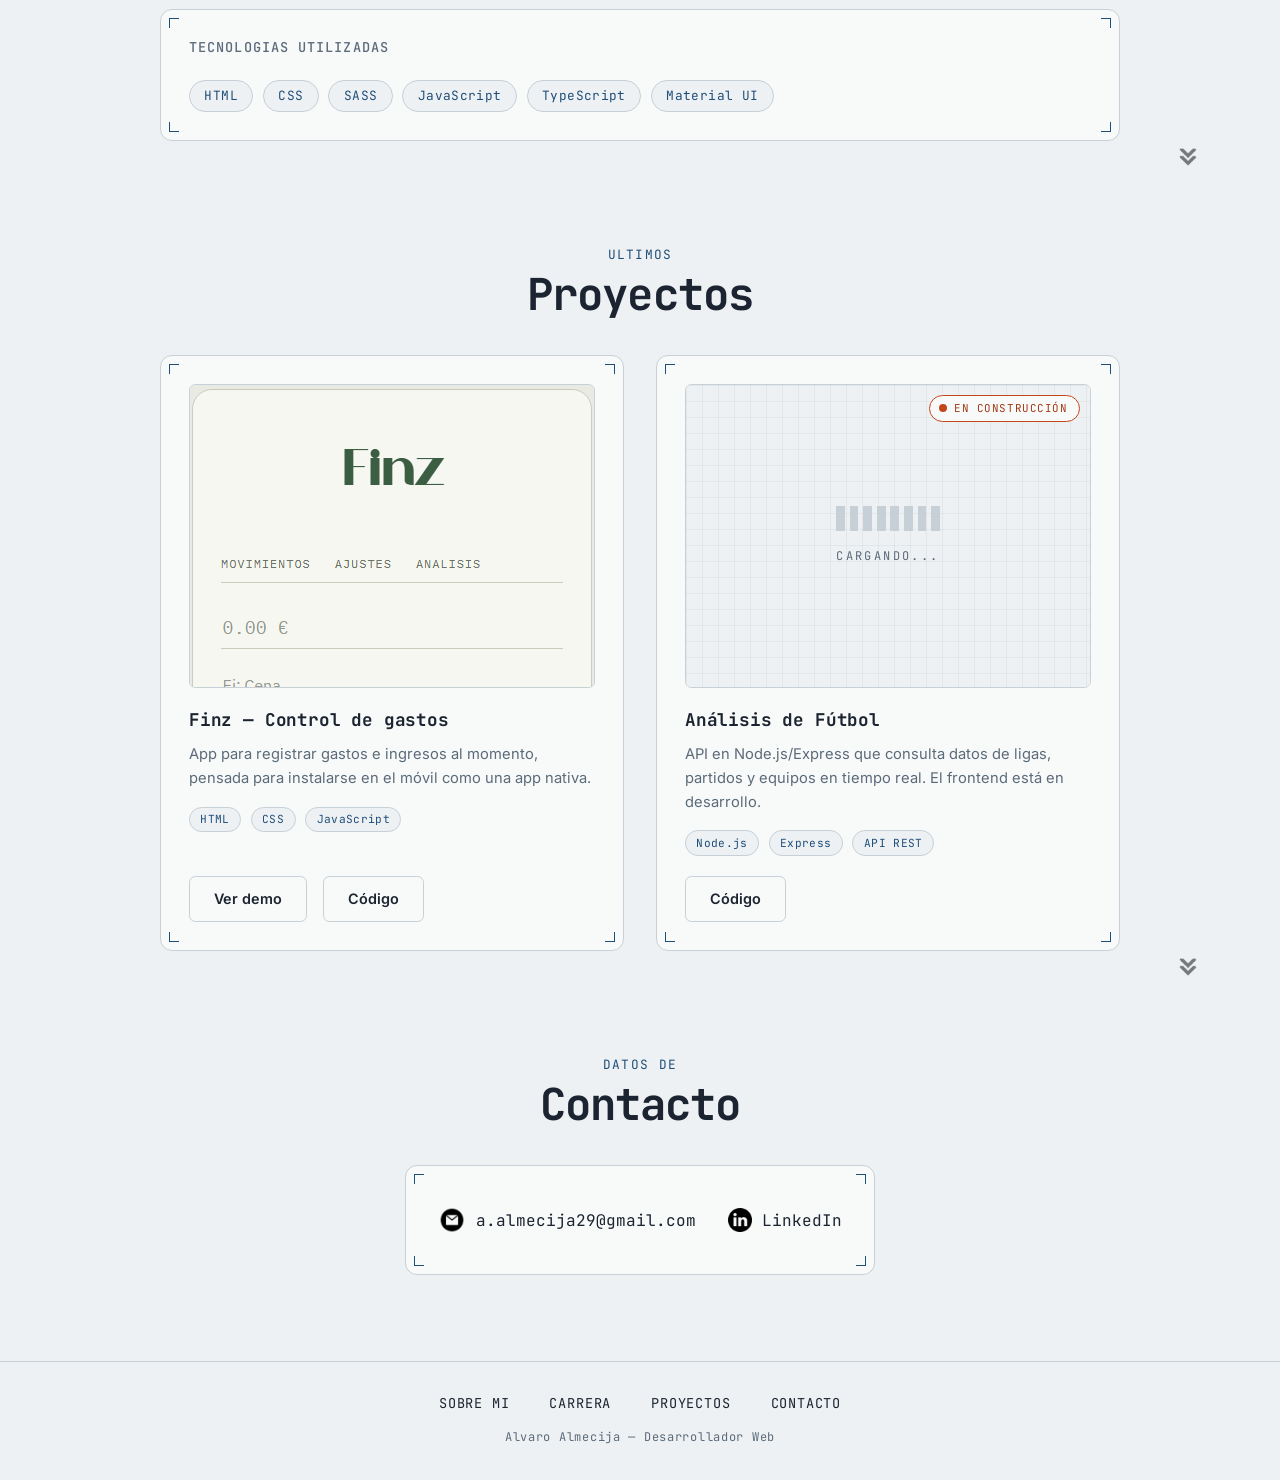
==== commit b69c5bec: "Añade tarjeta de Análisis de Fútbol con icono de carga y elimina proyectos de boda Sustituye la imag" ====
--- a/index.html
+++ b/index.html
@@ -189,48 +189,31 @@
 <span class="tag tag-data">JavaScript</span>
 </div>
 <div class="btn-container">
-<button class="btn btn-color-2 project-btn" onclick="location.href='https://AlvaroAlme.github.io/portfolio-alvaroalme/proyectos/control-de-gastos/'">Ver demo</button>
+<button class="btn btn-color-2 project-btn" onclick="location.href='https://AlvaroAlme.github.io/portfolio-alvaroalme/proyectos/control-de-gastos/landing.html'">Ver demo</button>
 <button class="btn btn-color-2 project-btn" onclick="location.href='https://github.com/AlvaroAlme/portfolio-alvaroalme/tree/main/proyectos/control-de-gastos'">Código</button>
 </div>
 </div>
 <div class="details-container color-container corner-marks project-card">
 <span class="corner corner-tl"></span><span class="corner corner-tr"></span>
 <span class="corner corner-bl"></span><span class="corner corner-br"></span>
-<div class="project-img-frame">
-<img
-src="./assets/project-2.png"
-alt="Invitacion de boda"
-class="project-img"
-/>
-</div>
-<h3 class="experience-sub-title project-title">Invitación de Boda</h3>
+<div class="project-img-frame project-img-frame--wip">
+<span class="wip-badge">En construcción</span>
+<div class="loading-placeholder">
+<div class="loading-bar">
+<span></span><span></span><span></span><span></span><span></span><span></span><span></span><span></span>
+</div>
+<p class="loading-text">CARGANDO...</p>
+</div>
+</div>
+<h3 class="experience-sub-title project-title">Análisis de Fútbol</h3>
+<p class="project-desc">API en Node.js/Express que consulta datos de ligas, partidos y equipos en tiempo real. El frontend está en desarrollo.</p>
+<div class="tag-row project-tags">
+<span class="tag tag-data">Node.js</span>
+<span class="tag tag-data">Express</span>
+<span class="tag tag-data">API REST</span>
+</div>
 <div class="btn-container">
-<button
-class="btn btn-color-2 project-btn"
-onclick="location.href='https://github.com/AlvaroAlme/inviitaciones-boda-AnayAlvaro'"
->
-Código
-</button>
-</div>
-</div>
-<div class="details-container color-container corner-marks project-card">
-<span class="corner corner-tl"></span><span class="corner corner-tr"></span>
-<span class="corner corner-bl"></span><span class="corner corner-br"></span>
-<div class="project-img-frame">
-<img
-src="./assets/project-3.png"
-alt="Formulario de boda"
-class="project-img"
-/>
-</div>
-<h3 class="experience-sub-title project-title">Formulario de Boda</h3>
-<div class="btn-container">
-<button
-class="btn btn-color-2 project-btn"
-onclick="location.href='https://github.com/AlvaroAlme/formulario-boda'"
->
-Código
-</button>
+<button class="btn btn-color-2 project-btn" onclick="location.href='https://github.com/AlvaroAlme/portfolio-alvaroalme/tree/main/proyectos/analisis-futbol'">Código</button>
 </div>
 </div>
 </div>
--- a/style.css
+++ b/style.css
@@ -602,6 +602,7 @@
 }
 
 .project-img-frame {
+  position: relative;
   aspect-ratio: 4 / 3;
   border-radius: var(--radius);
   overflow: hidden;
@@ -618,6 +619,118 @@
   display: block;
 }
 
+.loading-placeholder {
+  width: 100%;
+  height: 100%;
+  display: flex;
+  flex-direction: column;
+  align-items: center;
+  justify-content: center;
+  gap: 1rem;
+  background-color: var(--ground);
+  background-image: linear-gradient(var(--grid-line) 1px, transparent 1px),
+    linear-gradient(90deg, var(--grid-line) 1px, transparent 1px);
+  background-size: 16px 16px;
+}
+
+.loading-bar {
+  display: flex;
+  gap: 0.3rem;
+}
+
+.loading-bar span {
+  width: 0.55rem;
+  height: 1.6rem;
+  background: var(--line);
+  animation: loading-blink 1.2s ease-in-out infinite;
+}
+
+.loading-bar span:nth-child(1) {
+  animation-delay: 0s;
+}
+.loading-bar span:nth-child(2) {
+  animation-delay: 0.1s;
+}
+.loading-bar span:nth-child(3) {
+  animation-delay: 0.2s;
+}
+.loading-bar span:nth-child(4) {
+  animation-delay: 0.3s;
+}
+.loading-bar span:nth-child(5) {
+  animation-delay: 0.4s;
+}
+.loading-bar span:nth-child(6) {
+  animation-delay: 0.5s;
+}
+.loading-bar span:nth-child(7) {
+  animation-delay: 0.6s;
+}
+.loading-bar span:nth-child(8) {
+  animation-delay: 0.7s;
+}
+
+@keyframes loading-blink {
+  0%,
+  100% {
+    background: var(--line);
+    transform: scaleY(0.6);
+  }
+  50% {
+    background: var(--signal);
+    transform: scaleY(1);
+  }
+}
+
+.loading-text {
+  margin: 0;
+  font-family: var(--font-data);
+  font-size: 0.75rem;
+  letter-spacing: 0.2em;
+  color: var(--ink-soft);
+}
+
+.wip-badge {
+  position: absolute;
+  top: 0.6rem;
+  right: 0.6rem;
+  z-index: 2;
+  display: inline-flex;
+  align-items: center;
+  gap: 0.45rem;
+  font-family: var(--font-data);
+  font-size: 0.68rem;
+  letter-spacing: 0.05em;
+  text-transform: uppercase;
+  color: var(--signal-dark);
+  background: var(--panel);
+  border: 1px solid var(--signal);
+  border-radius: 999px;
+  padding: 0.35rem 0.75rem 0.35rem 0.55rem;
+}
+
+.wip-badge::before {
+  content: "";
+  width: 0.5rem;
+  height: 0.5rem;
+  border-radius: 50%;
+  background: var(--signal);
+  box-shadow: 0 0 0 0 rgba(196, 71, 27, 0.55);
+  animation: wip-pulse 1.6s ease-out infinite;
+}
+
+@keyframes wip-pulse {
+  0% {
+    box-shadow: 0 0 0 0 rgba(196, 71, 27, 0.5);
+  }
+  70% {
+    box-shadow: 0 0 0 6px rgba(196, 71, 27, 0);
+  }
+  100% {
+    box-shadow: 0 0 0 0 rgba(196, 71, 27, 0);
+  }
+}
+
 .project-title {
   margin: 0 0 0.75rem;
   color: var(--ink);
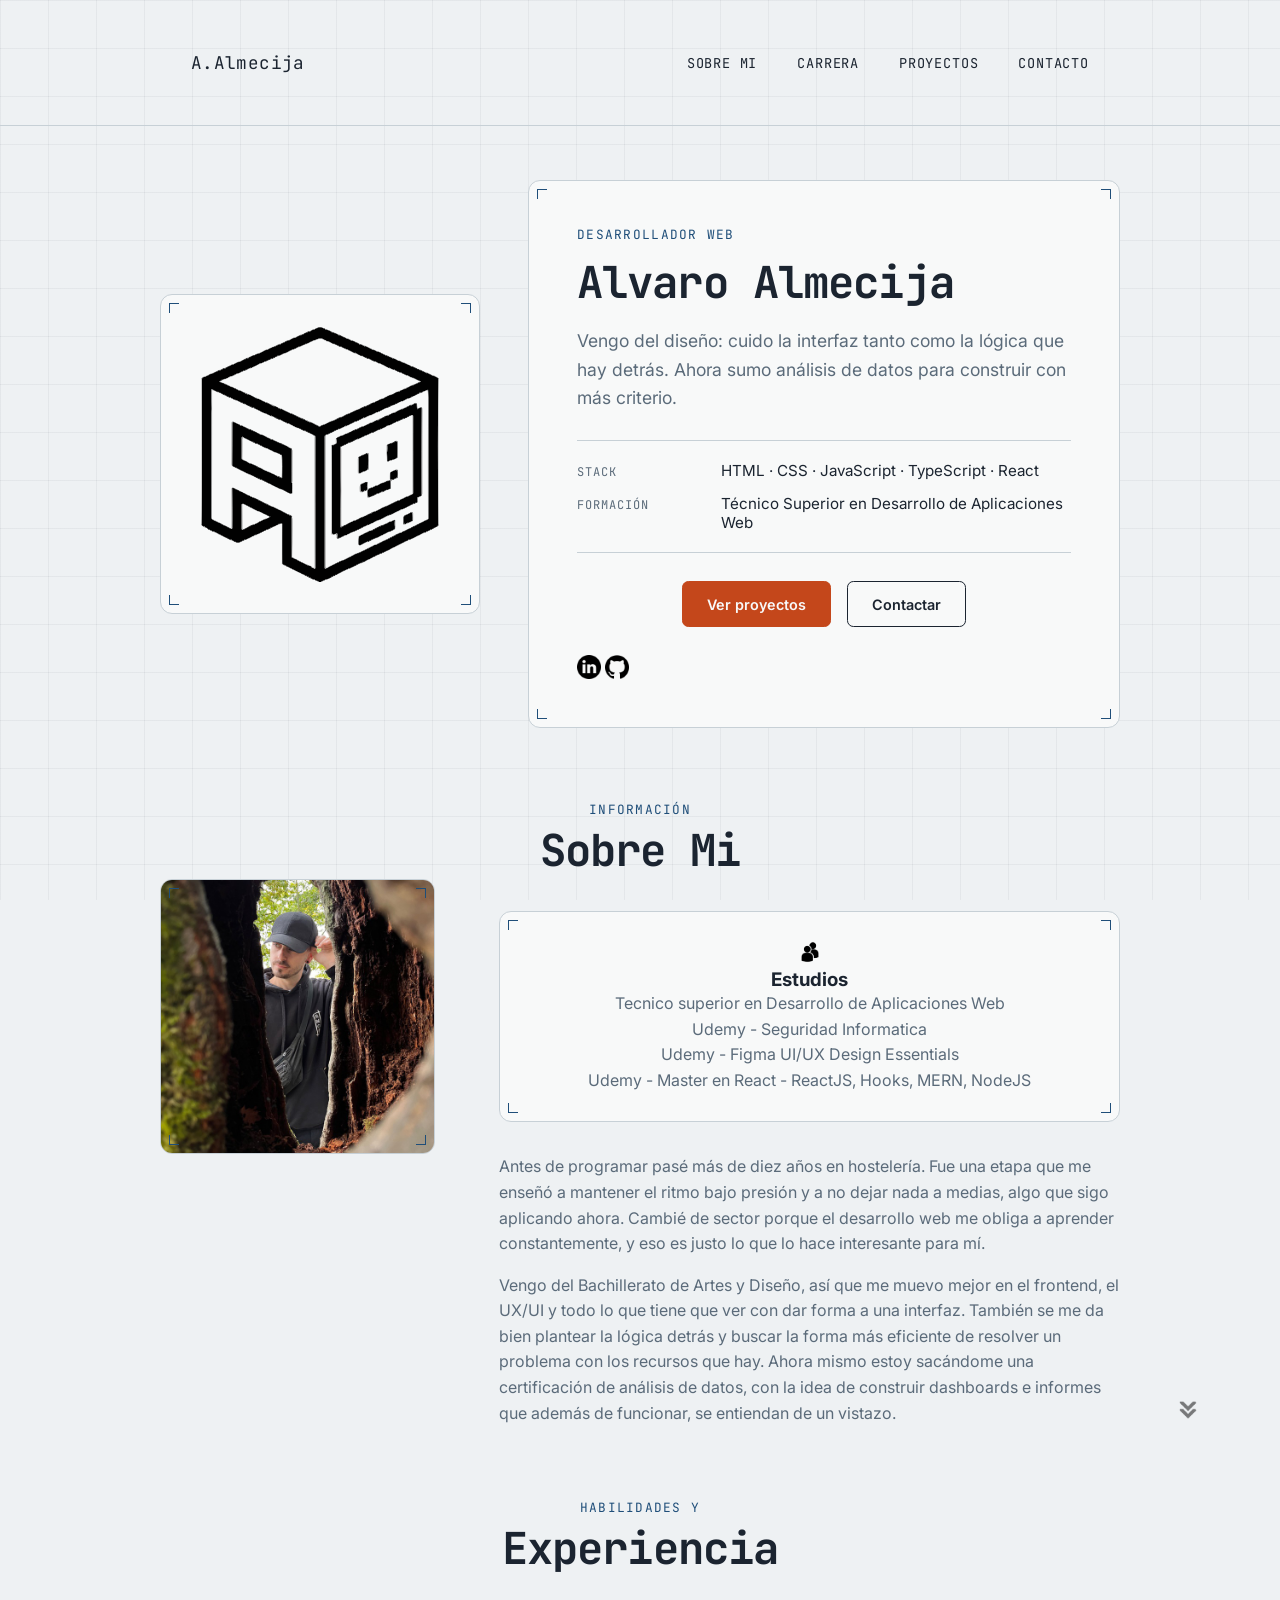
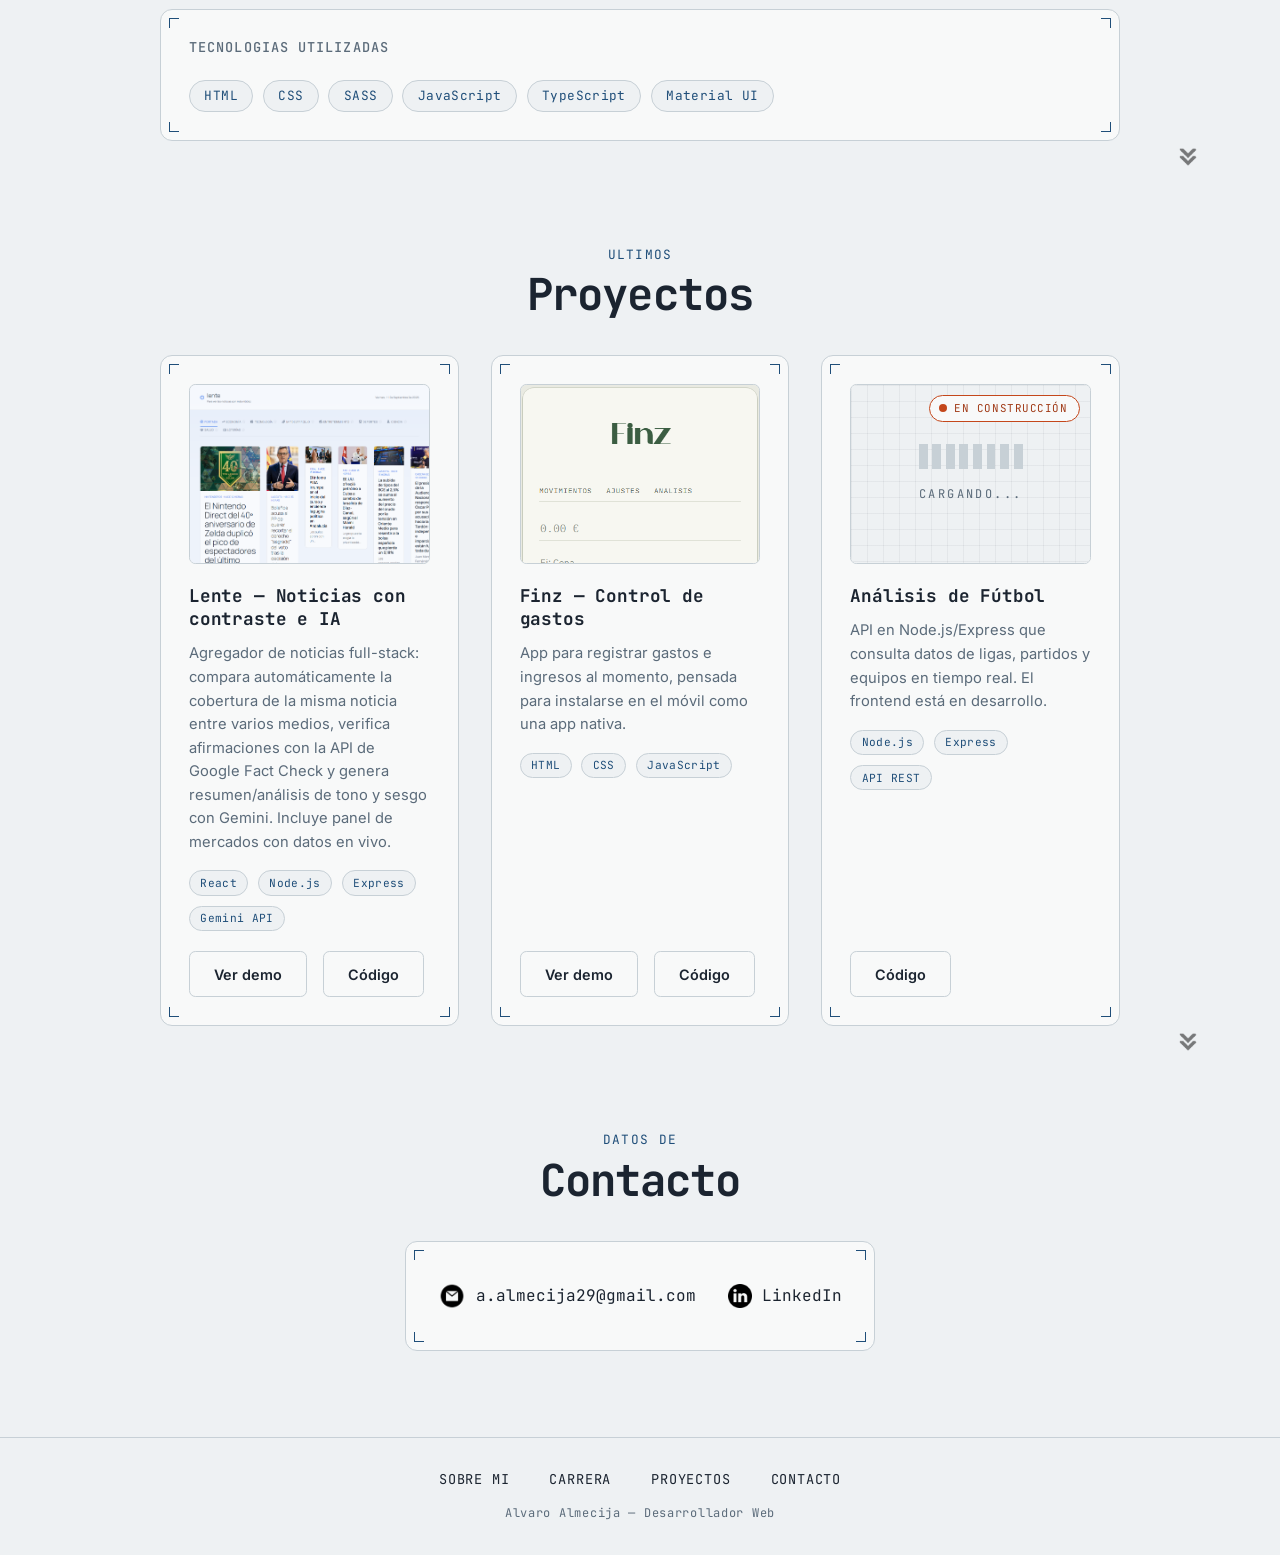
==== commit ba26c680: "Añade Lente al listado de proyectos Agregador de noticias full-stack (React + Node/Express) con cont" ====
--- a/index.html
+++ b/index.html
@@ -179,6 +179,25 @@
 <span class="corner corner-tl"></span><span class="corner corner-tr"></span>
 <span class="corner corner-bl"></span><span class="corner corner-br"></span>
 <div class="project-img-frame">
+<img src="./proyectos/lente-noticias/assets/lente-preview.png" alt="Lente - portada con mosaico de noticias, categorías y panel de análisis con IA" class="project-img"/>
+</div>
+<h3 class="experience-sub-title project-title">Lente — Noticias con contraste e IA</h3>
+<p class="project-desc">Agregador de noticias full-stack: compara automáticamente la cobertura de la misma noticia entre varios medios, verifica afirmaciones con la API de Google Fact Check y genera resumen/análisis de tono y sesgo con Gemini. Incluye panel de mercados con datos en vivo.</p>
+<div class="tag-row project-tags">
+<span class="tag tag-data">React</span>
+<span class="tag tag-data">Node.js</span>
+<span class="tag tag-data">Express</span>
+<span class="tag tag-data">Gemini API</span>
+</div>
+<div class="btn-container">
+<button class="btn btn-color-2 project-btn" onclick="location.href='https://alvaroalme.github.io/lente-noticias/'">Ver demo</button>
+<button class="btn btn-color-2 project-btn" onclick="location.href='https://github.com/AlvaroAlme/lente-noticias'">Código</button>
+</div>
+</div>
+<div class="details-container color-container corner-marks project-card">
+<span class="corner corner-tl"></span><span class="corner corner-tr"></span>
+<span class="corner corner-bl"></span><span class="corner corner-br"></span>
+<div class="project-img-frame">
 <img src="./proyectos/control-de-gastos/assets/finz-preview.png" alt="Finz - Control de gastos, formulario y listado de movimientos" class="project-img"/>
 </div>
 <h3 class="experience-sub-title project-title">Finz — Control de gastos</h3>
